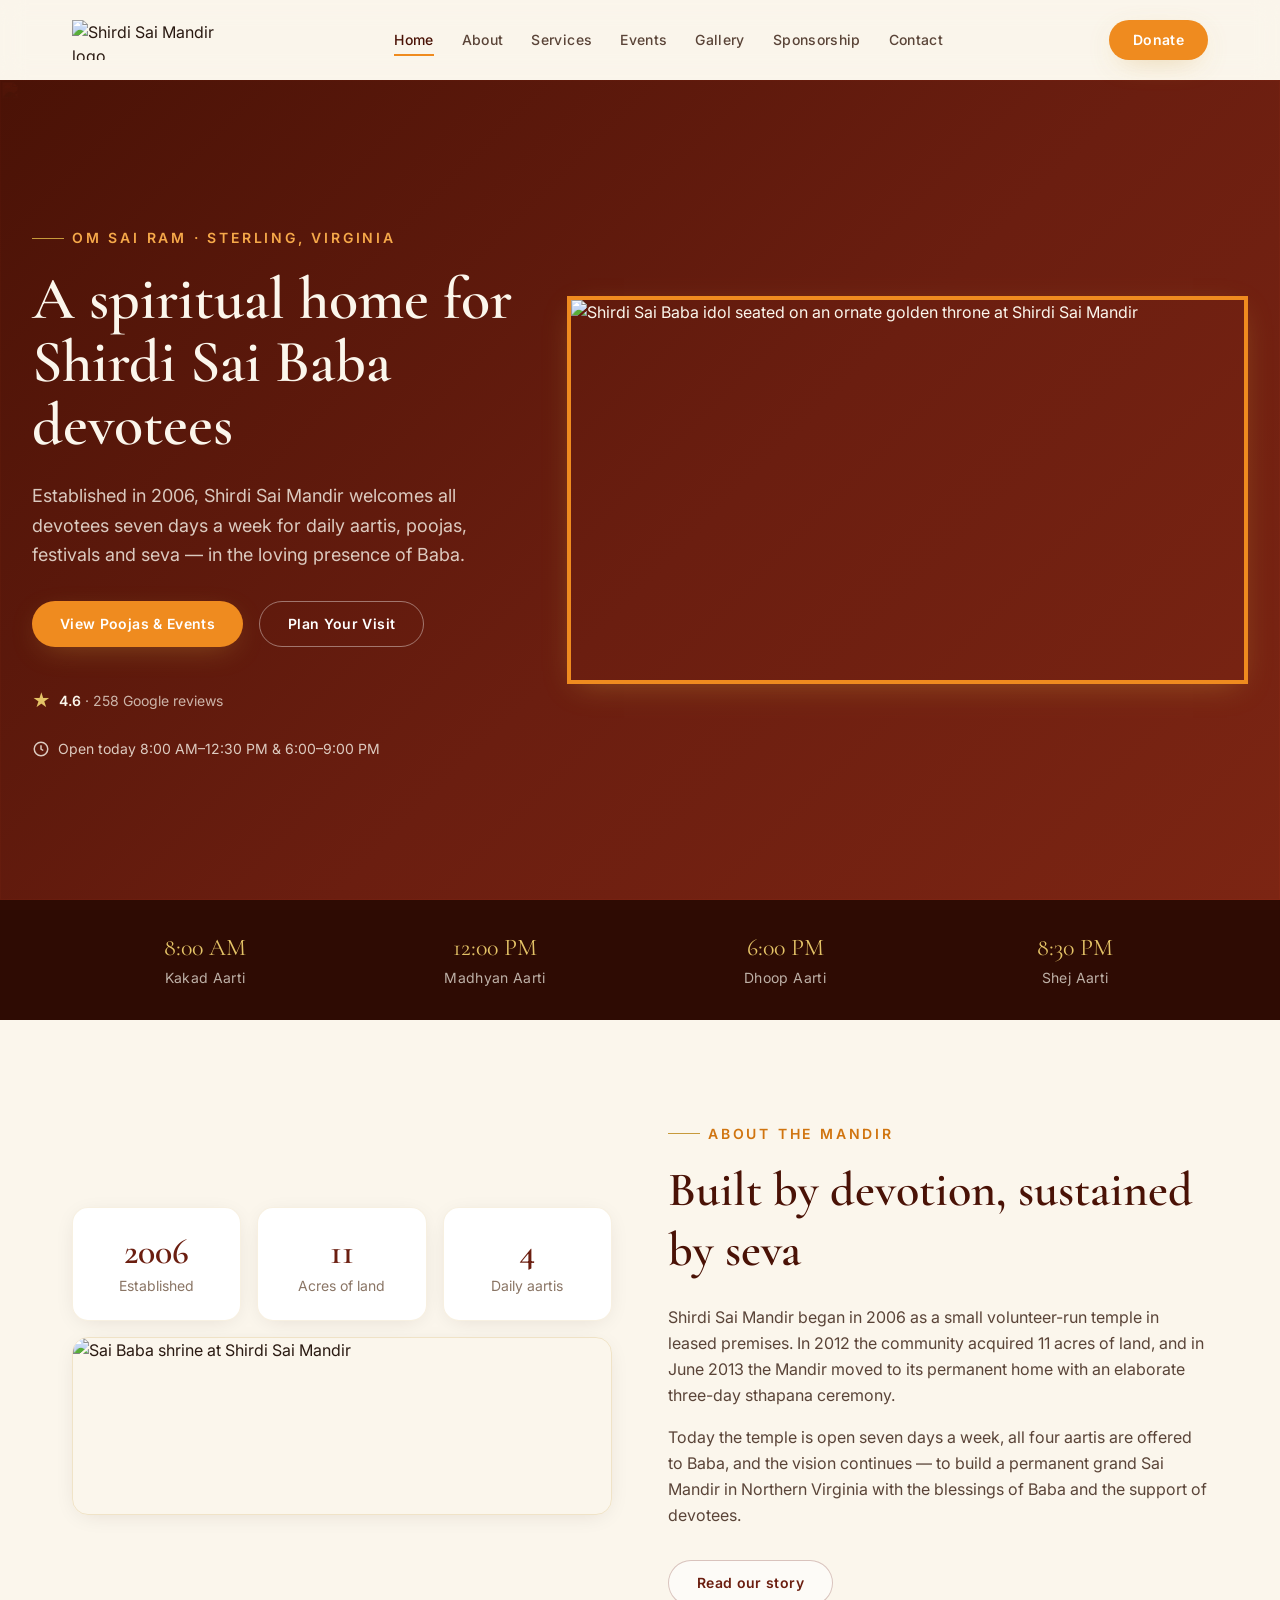
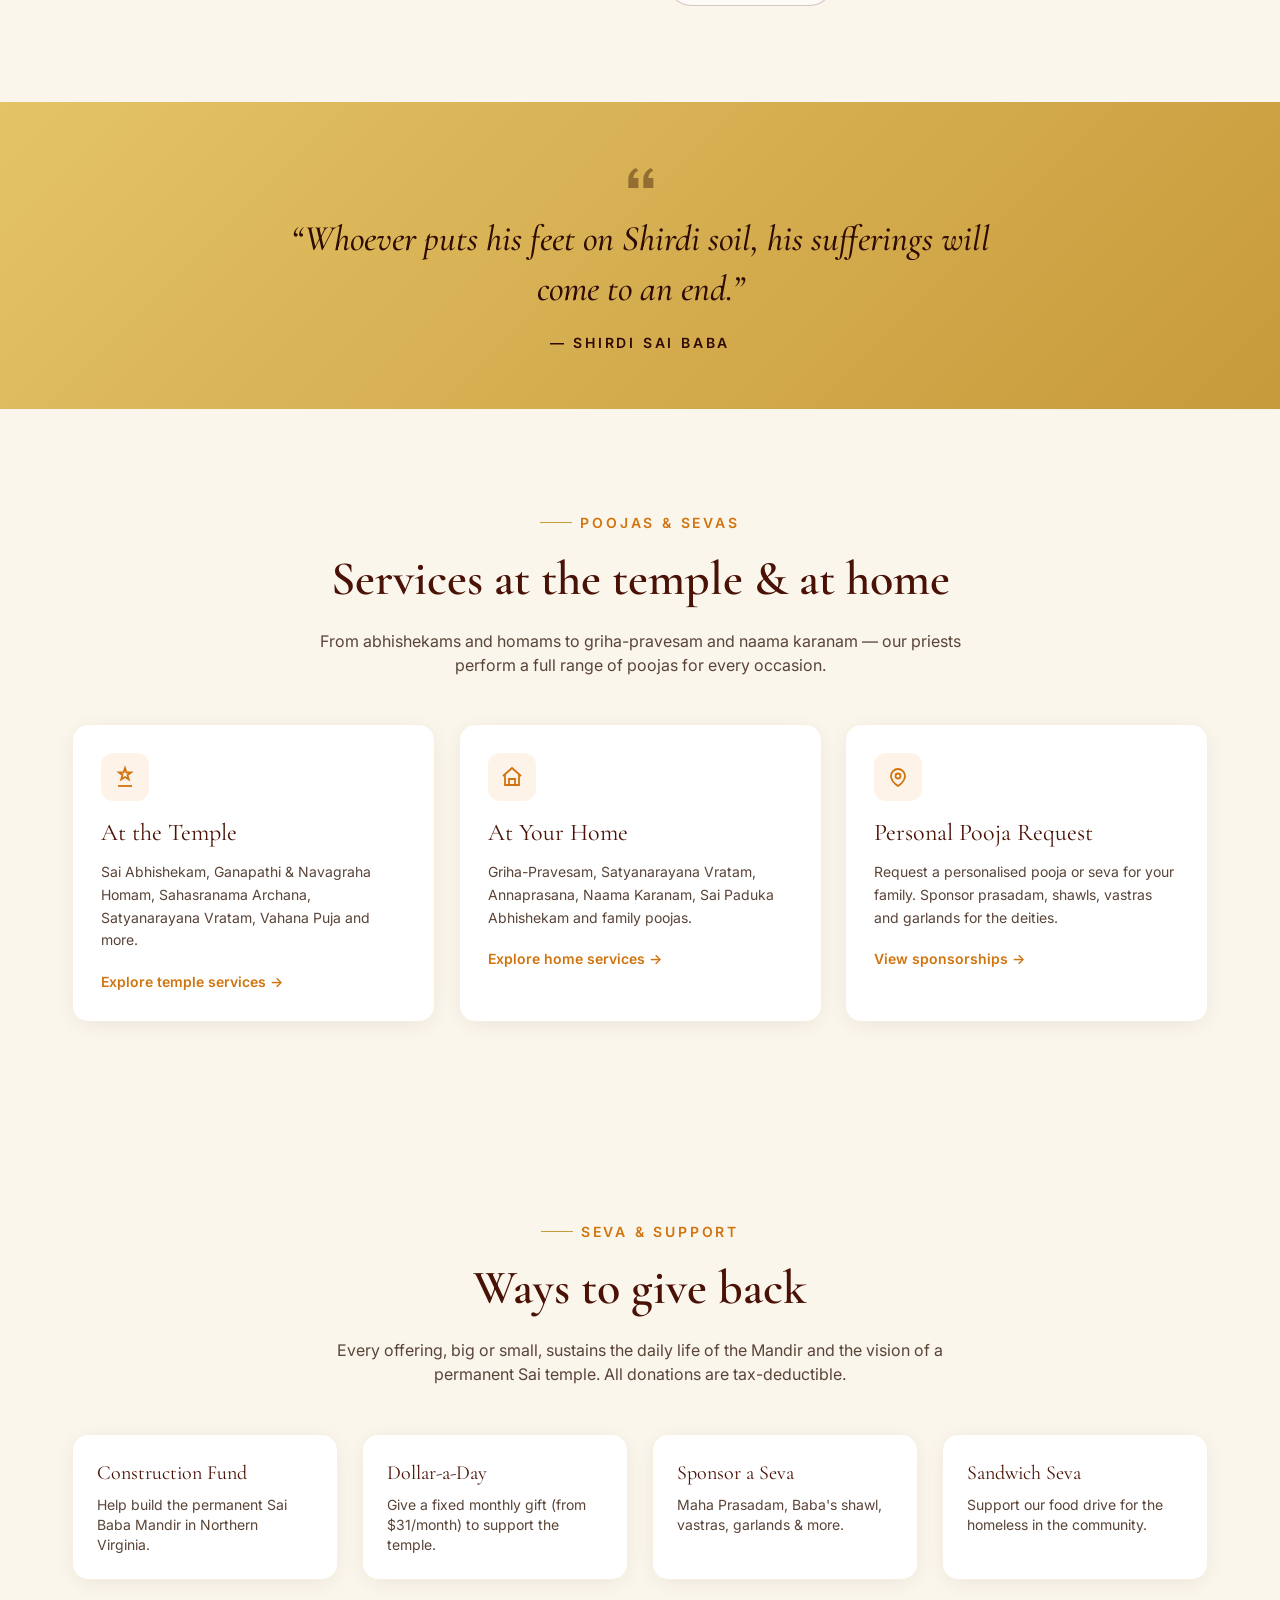
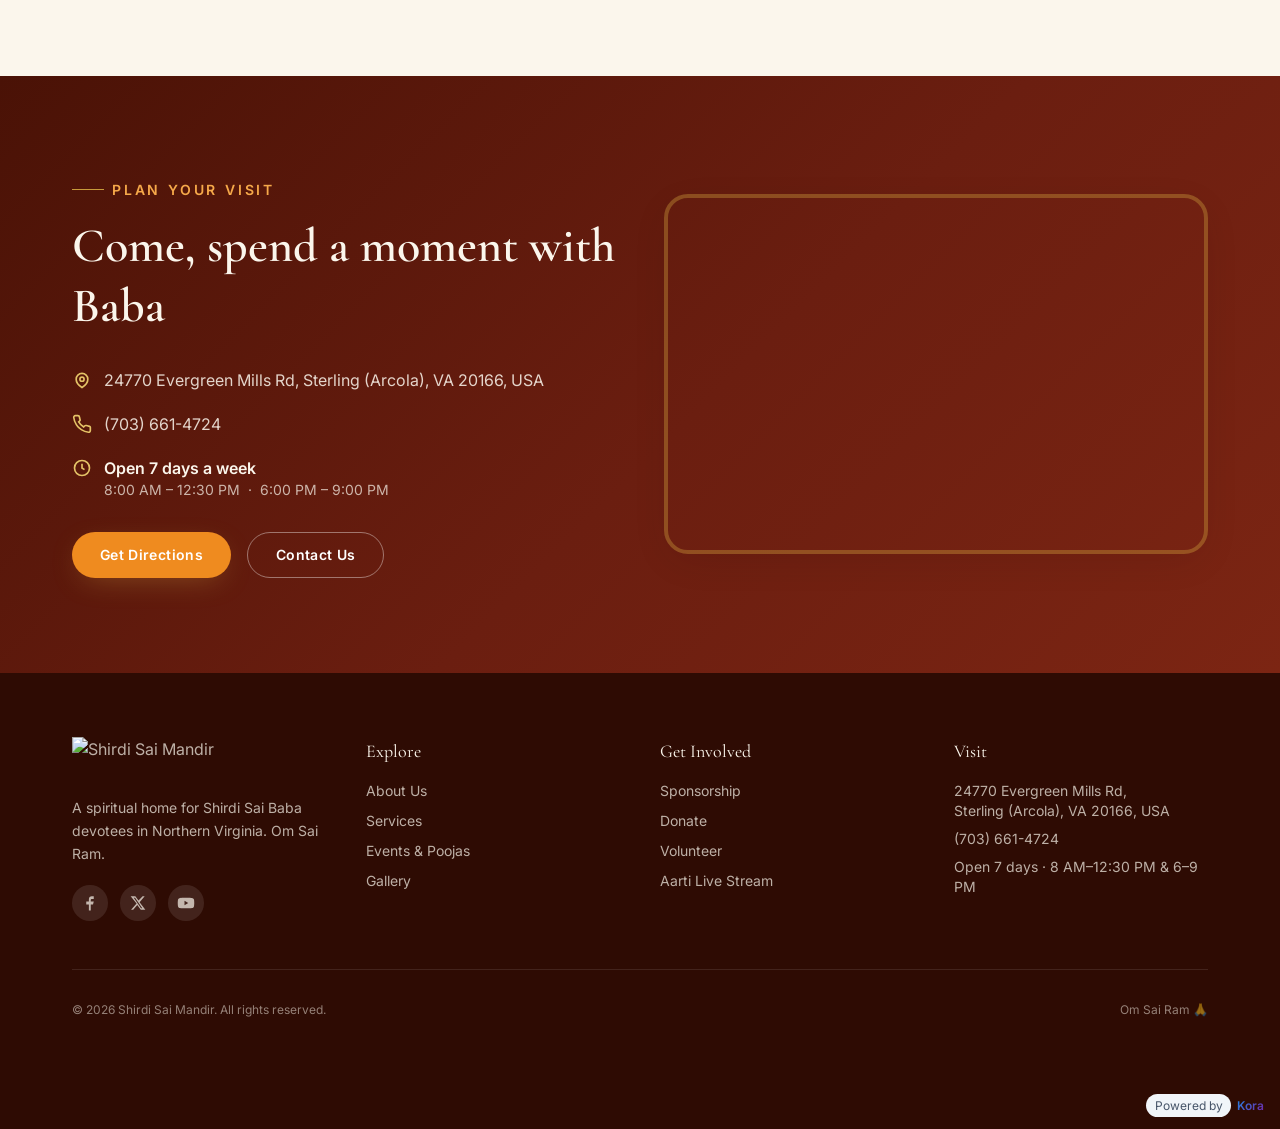
==== index.html @ 6ee4e3cb "Agent V2 website publish" ====
<!DOCTYPE html>

<html lang="en">
<head>
<meta charset="utf-8"/>
<meta content="width=device-width, initial-scale=1.0" name="viewport"/>
<title>Shirdi Sai Mandir | Hindu Temple in Sterling, Virginia</title>
<meta content="Shirdi Sai Mandir in Sterling (Arcola), VA — a Shirdi Sai Baba temple open 7 days a week with daily aartis, poojas, festivals and community seva. All devotees welcome." name="description"/>
<!-- Open Graph -->
<meta content="Shirdi Sai Mandir | Hindu Temple in Sterling, Virginia" property="og:title"/>
<meta content="A Shirdi Sai Baba temple in Northern Virginia — daily aartis, poojas, festivals and seva. Open 7 days a week. All devotees welcome." property="og:description"/>
<meta content="website" property="og:type"/>
<meta content="https://quseprdus1.blob.core.windows.net/kora-business-images/v2-uploads/1a49cf38-dc8c-4144-8434-71c9601ce385/a3fb71a7-346e-4b69-9b4a-5001f824be75-saibaba_hero.webp" property="og:image"/>

<!-- Twitter -->
<meta content="summary_large_image" name="twitter:card"/>
<meta content="Shirdi Sai Mandir | Hindu Temple in Sterling, Virginia" name="twitter:title"/>
<meta content="A Shirdi Sai Baba temple in Northern Virginia — daily aartis, poojas, festivals and seva. Open 7 days a week." name="twitter:description"/>
<meta content="https://quseprdus1.blob.core.windows.net/kora-business-images/v2-uploads/1a49cf38-dc8c-4144-8434-71c9601ce385/a3fb71a7-346e-4b69-9b4a-5001f824be75-saibaba_hero.webp" name="twitter:image"/>
<link href="https://quseprdus1.blob.core.windows.net/kora-business-images/v2-uploads/1a49cf38-dc8c-4144-8434-71c9601ce385/6e85b310-bb9f-4dab-8487-bb13da7beb59-favicon.png" rel="icon" type="image/png"/>
<link href="https://quseprdus1.blob.core.windows.net/kora-business-images/v2-uploads/1a49cf38-dc8c-4144-8434-71c9601ce385/6e85b310-bb9f-4dab-8487-bb13da7beb59-favicon.png" rel="shortcut icon" type="image/png"/>
<link href="https://quseprdus1.blob.core.windows.net/kora-business-images/v2-uploads/1a49cf38-dc8c-4144-8434-71c9601ce385/6e85b310-bb9f-4dab-8487-bb13da7beb59-favicon.png" rel="apple-touch-icon"/>
<!-- Favicon -->
<!-- Canonical -->

<!-- LCP hero preload -->
<link as="image" fetchpriority="high" href="https://quseprdus1.blob.core.windows.net/kora-business-images/v2-uploads/1a49cf38-dc8c-4144-8434-71c9601ce385/a3fb71a7-346e-4b69-9b4a-5001f824be75-saibaba_hero.webp" rel="preload"/>
<!-- Fonts (non-blocking) -->
<!-- Built Tailwind -->
<link href="assets/styles.css" rel="stylesheet"/>
<!-- JSON-LD structured data -->
<script type="application/ld+json">{
  "@context": "https://schema.org",
  "@type": "HinduTemple",
  "name": "Shirdi Sai Mandir",
  "description": "A Shirdi Sai Baba temple in Sterling (Arcola), Northern Virginia, offering daily aartis, poojas, festivals and community seva. Established 2006.",
  "logo": "https://quseprdus1.blob.core.windows.net/kora-business-images/user-media/1a49cf38-dc8c-4144-8434-71c9601ce385/de8c94d8-887e-4625-825f-ec262dbc28df/1789579363_usc0t7.png",
  "image": "https://quseprdus1.blob.core.windows.net/kora-business-images/v2-uploads/1a49cf38-dc8c-4144-8434-71c9601ce385/a3fb71a7-346e-4b69-9b4a-5001f824be75-saibaba_hero.webp",
  "telephone": "+1-703-661-4724",
  "foundingDate": "2006",
  "address": {
    "@type": "PostalAddress",
    "streetAddress": "24770 Evergreen Mills Rd",
    "addressLocality": "Sterling",
    "addressRegion": "VA",
    "postalCode": "20166",
    "addressCountry": "US"
  },
  "openingHoursSpecification": [
    {
      "@type": "OpeningHoursSpecification",
      "dayOfWeek": [
        "Monday",
        "Tuesday",
        "Wednesday",
        "Thursday",
        "Friday",
        "Saturday",
        "Sunday"
      ],
      "opens": "08:00",
      "closes": "12:30"
    },
    {
      "@type": "OpeningHoursSpecification",
      "dayOfWeek": [
        "Monday",
        "Tuesday",
        "Wednesday",
        "Thursday",
        "Friday",
        "Saturday",
        "Sunday"
      ],
      "opens": "18:00",
      "closes": "21:00"
    }
  ],
  "aggregateRating": {
    "@type": "AggregateRating",
    "ratingValue": "4.6",
    "reviewCount": "258"
  },
  "sameAs": [
    "https://www.facebook.com/groups/shirdisaimandir",
    "https://twitter.com/ShirdiSaiMandir",
    "https://www.youtube.com/user/shirdisaimandir/"
  ]
}</script>
<script>
    window.KORA_SITE_CONFIG = {
      apiBaseUrl: "https://kora-agent.grubtok.com",
      businessId: "1a49cf38-dc8c-4144-8434-71c9601ce385",
      recaptchaSiteKey: "6LcsdJYsAAAAAAur-h7cYlZuGJTmijNHmOi5kFH7"
    };
    window.KORA_CONFIG = Object.assign(window.KORA_CONFIG || {}, window.KORA_SITE_CONFIG);
  </script>
<meta content="noindex, nofollow" name="robots"/><!-- KORA_GOOGLE_FONTS_START -->
<link rel="preconnect" href="https://fonts.googleapis.com">
<link rel="preconnect" href="https://fonts.gstatic.com" crossorigin>
<link rel="preload" as="style" href="https://fonts.googleapis.com/css2?family=Cormorant+Garamond:wght@400;600;700&amp;family=Inter:wght@400;600;700&amp;display=swap" onload="this.onload=null;this.rel='stylesheet'">
<noscript><link rel="stylesheet" href="https://fonts.googleapis.com/css2?family=Cormorant+Garamond:wght@400;600;700&amp;family=Inter:wght@400;600;700&amp;display=swap"></noscript>
<!-- KORA_GOOGLE_FONTS_END -->
</head>
<body>
<!-- Header -->
<header class="sticky top-0 z-50 bg-cream/80 backdrop-blur-md transition-all duration-300" id="site-header">
<div class="container-content flex items-center justify-between h-20">
<a aria-label="Shirdi Sai Mandir home" class="flex items-center gap-3 shrink-0" href="index.html">
<img alt="Shirdi Sai Mandir logo" class="h-10 w-auto object-contain" decoding="async" height="46" src="https://quseprdus1.blob.core.windows.net/kora-business-images/social-media/1a49cf38-dc8c-4144-8434-71c9601ce385/medialibrary/1789579362_qnnigr.png" width="180"/>
</a>
<nav aria-label="Primary" class="hidden lg:flex items-center gap-7">
<a aria-current="page" class="nav-link text-maroon-dark" href="index.html">Home</a>
<a class="nav-link text-ink-soft hover:text-maroon" href="about.html">About</a>
<a class="nav-link text-ink-soft hover:text-maroon" href="services.html">Services</a>
<a class="nav-link text-ink-soft hover:text-maroon" href="events.html">Events</a>
<a class="nav-link text-ink-soft hover:text-maroon" href="gallery.html">Gallery</a>
<a class="nav-link text-ink-soft hover:text-maroon" href="sponsorship.html">Sponsorship</a>
<a class="nav-link text-ink-soft hover:text-maroon" href="contact.html">Contact</a>
</nav>
<div class="flex items-center gap-3">
<a class="hidden sm:inline-flex btn-primary !px-6 !py-2.5" href="donate.html">Donate</a>
<button aria-controls="mobile-menu" aria-expanded="false" aria-label="Open menu" class="lg:hidden p-2 text-maroon-dark" id="menu-btn">
<svg fill="none" height="26" stroke="currentColor" stroke-linecap="round" stroke-width="2" viewbox="0 0 24 24" width="26"><line x1="3" x2="21" y1="6" y2="6"></line><line x1="3" x2="21" y1="12" y2="12"></line><line x1="3" x2="21" y1="18" y2="18"></line></svg>
</button>
</div>
</div>
<!-- Mobile menu -->
<div class="lg:hidden border-t border-gold/20 bg-cream" hidden="" id="mobile-menu">
<nav aria-label="Mobile" class="container-content py-4 flex flex-col gap-1">
<a class="py-2.5 text-maroon-dark font-medium" href="index.html">Home</a>
<a class="py-2.5 text-ink-soft" href="about.html">About</a>
<a class="py-2.5 text-ink-soft" href="services.html">Services</a>
<a class="py-2.5 text-ink-soft" href="events.html">Events</a>
<a class="py-2.5 text-ink-soft" href="gallery.html">Gallery</a>
<a class="py-2.5 text-ink-soft" href="sponsorship.html">Sponsorship</a>
<a class="py-2.5 text-ink-soft" href="contact.html">Contact</a>
<a class="btn-primary mt-3" href="donate.html">Donate</a>
</nav>
</div>
</header>
<main>
<!-- Hero -->
<section class="ssm-hero relative overflow-hidden bg-maroon-grad text-cream">
<img alt="" aria-hidden="true" class="absolute inset-0 h-full w-full object-cover opacity-10 mix-blend-overlay" decoding="async" height="800" loading="lazy" src="https://quseprdus1.blob.core.windows.net/kora-business-images/v2-uploads/1a49cf38-dc8c-4144-8434-71c9601ce385/120f43c1-c9e1-4764-afe5-3e18231db64b-bgeee.webp" width="1200"/>
<div class="container-content container-content--wide relative py-10 sm:py-12 lg:py-16 w-full">
<div class="ssm-split ssm-split--hero">
<!-- Hero image (first on stacked / mobile) -->
<div class="ssm-hero-media relative w-full">
<img alt="Shirdi Sai Baba idol seated on an ornate golden throne at Shirdi Sai Mandir" class="w-full h-auto border-4 border-saffron shadow-gold" decoding="async" fetchpriority="high" height="766" loading="eager" src="https://quseprdus1.blob.core.windows.net/kora-business-images/v2-uploads/1a49cf38-dc8c-4144-8434-71c9601ce385/a3fb71a7-346e-4b69-9b4a-5001f824be75-saibaba_hero.webp" width="1360"/>
</div>
<div class="ssm-hero-copy text-center lg:text-left">
<span class="eyebrow !text-saffron-light">Om Sai Ram · Sterling, Virginia</span>
<h1 class="mt-5 font-serif text-4xl sm:text-5xl lg:text-6xl font-semibold leading-[1.05]">
              A spiritual home for<br class="hidden sm:block"/> Shirdi Sai Baba devotees
            </h1>
<p class="mt-6 text-base sm:text-lg text-cream/80 max-w-xl mx-auto lg:mx-0 leading-relaxed">
              Established in 2006, Shirdi Sai Mandir welcomes all devotees seven days a week for daily aartis, poojas, festivals and seva — in the loving presence of Baba.
            </p>
<div class="mt-8 flex flex-wrap gap-4 justify-center lg:justify-start">
<a class="btn-primary" href="events.html">View Poojas &amp; Events</a>
<a class="btn-ghost-light" href="contact.html">Plan Your Visit</a>
</div>
<div class="mt-10 flex flex-wrap gap-6 justify-center lg:justify-start text-sm">
<div class="flex items-center gap-2">
<span aria-hidden="true" class="text-gold-light text-lg">★</span>
<span><strong class="font-semibold">4.6</strong> <span class="text-cream/70">· 258 Google reviews</span></span>
</div>
<div class="flex items-center gap-2 text-cream/80">
<svg aria-hidden="true" fill="none" height="18" stroke="currentColor" stroke-width="2" viewbox="0 0 24 24" width="18"><circle cx="12" cy="12" r="9"></circle><path d="M12 7v5l3 2"></path></svg>
                Open today 8:00 AM–12:30 PM &amp; 6:00–9:00 PM
              </div>
</div>
</div>
</div>
</div>
</section>
<!-- Aarti timings strip -->
<section aria-label="Daily aarti timings" class="bg-maroon-deep text-cream/90">
<div class="container-content py-8">
<div class="grid grid-cols-2 md:grid-cols-4 gap-6 text-center">
<div class="reveal">
<p class="font-serif text-2xl text-gold-light">8:00 AM</p>
<p class="mt-1 text-sm tracking-wide text-cream/70">Kakad Aarti</p>
</div>
<div class="reveal reveal-delay-1">
<p class="font-serif text-2xl text-gold-light">12:00 PM</p>
<p class="mt-1 text-sm tracking-wide text-cream/70">Madhyan Aarti</p>
</div>
<div class="reveal reveal-delay-2">
<p class="font-serif text-2xl text-gold-light">6:00 PM</p>
<p class="mt-1 text-sm tracking-wide text-cream/70">Dhoop Aarti</p>
</div>
<div class="reveal reveal-delay-3">
<p class="font-serif text-2xl text-gold-light">8:30 PM</p>
<p class="mt-1 text-sm tracking-wide text-cream/70">Shej Aarti</p>
</div>
</div>
</div>
</section>
<!-- About preview -->
<section class="py-20 sm:py-24">
<div class="container-content grid lg:grid-cols-2 gap-14 items-center">
<div class="reveal order-2 lg:order-1">
<div class="grid grid-cols-3 gap-4">
<div class="card p-6 text-center">
<p class="font-serif text-3xl sm:text-4xl text-maroon font-semibold">2006</p>
<p class="mt-1 text-xs sm:text-sm text-ink-muted">Established</p>
</div>
<div class="card p-6 text-center">
<p class="font-serif text-3xl sm:text-4xl text-maroon font-semibold">11</p>
<p class="mt-1 text-xs sm:text-sm text-ink-muted">Acres of land</p>
</div>
<div class="card p-6 text-center">
<p class="font-serif text-3xl sm:text-4xl text-maroon font-semibold">4</p>
<p class="mt-1 text-xs sm:text-sm text-ink-muted">Daily aartis</p>
</div>
</div>
<div class="mt-4 rounded-2xl overflow-hidden border border-gold/20 shadow-card">
<img alt="Sai Baba shrine at Shirdi Sai Mandir" class="w-full h-44 object-cover object-left" height="220" loading="lazy" src="https://quseprdus1.blob.core.windows.net/kora-business-images/v2-uploads/1a49cf38-dc8c-4144-8434-71c9601ce385/50357399-f4d8-4372-a461-6bc1c8d19742-banner11.webp" width="1000"/>
</div>
</div>
<div class="reveal reveal-delay-1 order-1 lg:order-2">
<span class="eyebrow">About the Mandir</span>
<h2 class="section-title mt-4">Built by devotion, sustained by seva</h2>
<p class="mt-6 text-ink-soft leading-relaxed">
            Shirdi Sai Mandir began in 2006 as a small volunteer-run temple in leased premises. In 2012 the community acquired 11 acres of land, and in June 2013 the Mandir moved to its permanent home with an elaborate three-day sthapana ceremony.
          </p>
<p class="mt-4 text-ink-soft leading-relaxed">
            Today the temple is open seven days a week, all four aartis are offered to Baba, and the vision continues — to build a permanent grand Sai Mandir in Northern Virginia with the blessings of Baba and the support of devotees.
          </p>
<a class="btn-outline mt-8" href="about.html">Read our story</a>
</div>
</div>
</section>
<!-- Sai Baba quote band -->
<section class="bg-gold-grad text-maroon-deep">
<div class="container-content py-14 text-center reveal">
<svg aria-hidden="true" class="mx-auto mb-4 opacity-40" fill="currentColor" height="40" viewbox="0 0 24 24" width="40"><path d="M9.5 6C6.5 7.5 5 10 5 13v5h6v-6H8c0-2 1-3.5 3-4.5L9.5 6zm9 0C15.5 7.5 14 10 14 13v5h6v-6h-3c0-2 1-3.5 3-4.5L18.5 6z"></path></svg>
<p class="font-serif text-2xl sm:text-3xl md:text-4xl font-medium italic leading-snug max-w-3xl mx-auto">
          “Whoever puts his feet on Shirdi soil, his sufferings will come to an end.”
        </p>
<p class="mt-5 text-sm font-semibold uppercase tracking-[0.2em]">— Shirdi Sai Baba</p>
</div>
</section>
<!-- Services preview -->
<section class="py-20 sm:py-24">
<div class="container-content">
<div class="text-center max-w-2xl mx-auto reveal">
<span class="eyebrow justify-center">Poojas &amp; Sevas</span>
<h2 class="section-title mt-4">Services at the temple &amp; at home</h2>
<p class="mt-5 text-ink-soft">From abhishekams and homams to griha-pravesam and naama karanam — our priests perform a full range of poojas for every occasion.</p>
</div>
<div class="mt-12 grid sm:grid-cols-2 lg:grid-cols-3 gap-6">
<div class="card card-hover p-7 reveal">
<div aria-hidden="true" class="w-12 h-12 rounded-xl bg-saffron/10 flex items-center justify-center text-saffron-dark mb-4">
<svg fill="none" height="24" stroke="currentColor" stroke-width="1.8" viewbox="0 0 24 24" width="24"><path d="M12 3l1.5 4.5H18l-3.5 2.7 1.3 4.3L12 12l-3.8 2.5 1.3-4.3L6 7.5h4.5L12 3z"></path><path d="M5 21h14"></path></svg>
</div>
<h3 class="font-serif text-2xl text-maroon-dark">At the Temple</h3>
<p class="mt-3 text-sm text-ink-soft leading-relaxed">Sai Abhishekam, Ganapathi &amp; Navagraha Homam, Sahasranama Archana, Satyanarayana Vratam, Vahana Puja and more.</p>
<a class="inline-flex items-center gap-1 mt-5 text-sm font-semibold text-saffron-dark hover:gap-2 transition-all" href="services.html#at-temple">Explore temple services <span aria-hidden="true">→</span></a>
</div>
<div class="card card-hover p-7 reveal reveal-delay-1">
<div aria-hidden="true" class="w-12 h-12 rounded-xl bg-saffron/10 flex items-center justify-center text-saffron-dark mb-4">
<svg fill="none" height="24" stroke="currentColor" stroke-width="1.8" viewbox="0 0 24 24" width="24"><path d="M3 11l9-8 9 8"></path><path d="M5 10v10h14V10"></path><path d="M9 20v-6h6v6"></path></svg>
</div>
<h3 class="font-serif text-2xl text-maroon-dark">At Your Home</h3>
<p class="mt-3 text-sm text-ink-soft leading-relaxed">Griha-Pravesam, Satyanarayana Vratam, Annaprasana, Naama Karanam, Sai Paduka Abhishekam and family poojas.</p>
<a class="inline-flex items-center gap-1 mt-5 text-sm font-semibold text-saffron-dark hover:gap-2 transition-all" href="services.html#at-home">Explore home services <span aria-hidden="true">→</span></a>
</div>
<div class="card card-hover p-7 reveal reveal-delay-2">
<div aria-hidden="true" class="w-12 h-12 rounded-xl bg-saffron/10 flex items-center justify-center text-saffron-dark mb-4">
<svg fill="none" height="24" stroke="currentColor" stroke-width="1.8" viewbox="0 0 24 24" width="24"><path d="M12 21s-7-4.5-7-10a7 7 0 0114 0c0 5.5-7 10-7 10z"></path><circle cx="12" cy="11" r="2.5"></circle></svg>
</div>
<h3 class="font-serif text-2xl text-maroon-dark">Personal Pooja Request</h3>
<p class="mt-3 text-sm text-ink-soft leading-relaxed">Request a personalised pooja or seva for your family. Sponsor prasadam, shawls, vastras and garlands for the deities.</p>
<a class="inline-flex items-center gap-1 mt-5 text-sm font-semibold text-saffron-dark hover:gap-2 transition-all" href="sponsorship.html">View sponsorships <span aria-hidden="true">→</span></a>
</div>
</div>
</div>
</section>
<!-- Ways to give -->
<section class="py-20 sm:py-24">
<div class="container-content">
<div class="text-center max-w-2xl mx-auto reveal">
<span class="eyebrow justify-center">Seva &amp; Support</span>
<h2 class="section-title mt-4">Ways to give back</h2>
<p class="mt-5 text-ink-soft">Every offering, big or small, sustains the daily life of the Mandir and the vision of a permanent Sai temple. All donations are tax-deductible.</p>
</div>
<div class="mt-12 grid sm:grid-cols-2 lg:grid-cols-4 gap-6">
<a class="card card-hover p-6 reveal" href="donate.html#construction">
<h3 class="font-serif text-xl text-maroon-dark">Construction Fund</h3>
<p class="mt-2 text-sm text-ink-soft">Help build the permanent Sai Baba Mandir in Northern Virginia.</p>
</a>
<a class="card card-hover p-6 reveal reveal-delay-1" href="donate.html#dollar-a-day">
<h3 class="font-serif text-xl text-maroon-dark">Dollar-a-Day</h3>
<p class="mt-2 text-sm text-ink-soft">Give a fixed monthly gift (from $31/month) to support the temple.</p>
</a>
<a class="card card-hover p-6 reveal reveal-delay-2" href="sponsorship.html">
<h3 class="font-serif text-xl text-maroon-dark">Sponsor a Seva</h3>
<p class="mt-2 text-sm text-ink-soft">Maha Prasadam, Baba's shawl, vastras, garlands &amp; more.</p>
</a>
<a class="card card-hover p-6 reveal reveal-delay-3" href="donate.html#sandwich-seva">
<h3 class="font-serif text-xl text-maroon-dark">Sandwich Seva</h3>
<p class="mt-2 text-sm text-ink-soft">Support our food drive for the homeless in the community.</p>
</a>
</div>
</div>
</section>
<!-- Visit us -->
<section class="py-20 sm:py-24 bg-maroon-grad text-cream">
<div class="container-content grid lg:grid-cols-2 gap-12 items-center">
<div class="reveal">
<span class="eyebrow !text-saffron-light">Plan Your Visit</span>
<h2 class="section-title mt-4 !text-cream">Come, spend a moment with Baba</h2>
<div class="mt-8 space-y-5 text-cream/85">
<p class="flex items-start gap-3">
<svg aria-hidden="true" class="mt-0.5 shrink-0 text-gold-light" fill="none" height="20" stroke="currentColor" stroke-width="2" viewbox="0 0 24 24" width="20"><path d="M12 21s-7-4.5-7-10a7 7 0 0114 0c0 5.5-7 10-7 10z"></path><circle cx="12" cy="11" r="2.5"></circle></svg>
              24770 Evergreen Mills Rd, Sterling (Arcola), VA 20166, USA
            </p>
<p class="flex items-center gap-3">
<svg aria-hidden="true" class="shrink-0 text-gold-light" fill="none" height="20" stroke="currentColor" stroke-width="2" viewbox="0 0 24 24" width="20"><path d="M22 16.9v3a2 2 0 01-2.2 2 19.8 19.8 0 01-8.6-3.1 19.5 19.5 0 01-6-6A19.8 19.8 0 012.1 4.2 2 2 0 014 2h3a2 2 0 012 1.7c.1.9.3 1.8.6 2.6a2 2 0 01-.5 2.1L8 9.5a16 16 0 006 6l1.1-1.1a2 2 0 012.1-.5c.8.3 1.7.5 2.6.6A2 2 0 0122 16.9z"></path></svg>
<a class="hover:text-saffron-light transition-colors" href="tel:+17036614724">(703) 661-4724</a>
</p>
<div class="flex items-start gap-3">
<svg aria-hidden="true" class="mt-0.5 shrink-0 text-gold-light" fill="none" height="20" stroke="currentColor" stroke-width="2" viewbox="0 0 24 24" width="20"><circle cx="12" cy="12" r="9"></circle><path d="M12 7v5l3 2"></path></svg>
<div>
<p class="font-semibold text-cream">Open 7 days a week</p>
<p class="text-sm text-cream/70">8:00 AM – 12:30 PM  ·  6:00 PM – 9:00 PM</p>
</div>
</div>
</div>
<div class="mt-8 flex flex-wrap gap-4">
<a class="btn-primary" href="https://maps.app.goo.gl/d7zZgzDSuAoJGvCg6" rel="noopener noreferrer" target="_blank">Get Directions</a>
<a class="btn-ghost-light" href="contact.html">Contact Us</a>
</div>
</div>
<div class="reveal reveal-delay-1 rounded-3xl overflow-hidden border-4 border-gold/40 shadow-soft h-[360px]">
<iframe height="100%" loading="lazy" referrerpolicy="no-referrer-when-downgrade" src="https://www.google.com/maps/embed?pb=!1m18!1m12!1m3!1d3102.7564965106876!2d-77.53311262357647!3d38.952390943456656!2m3!1f0!2f0!3f0!3m2!1i1024!2i768!4f13.1!3m3!1m2!1s0x89b640a2ffbfc78d%3A0x24cd54271649c83c!2sShirdi%20Sai%20Mandir!5e0!3m2!1sen!2sin!4v1789578239097!5m2!1sen!2sin" style="border:0;" title="Map to Shirdi Sai Mandir" width="100%"></iframe>
</div>
</div>
</section>
</main>
<!-- Footer -->
<footer class="bg-maroon-deep text-cream/70">
<div class="container-content py-16">
<div class="grid md:grid-cols-2 lg:grid-cols-4 gap-10">
<div class="lg:col-span-1">
<img alt="Shirdi Sai Mandir" class="h-11 w-auto object-contain" decoding="async" height="46" loading="lazy" src="https://quseprdus1.blob.core.windows.net/kora-business-images/user-media/1a49cf38-dc8c-4144-8434-71c9601ce385/de8c94d8-887e-4625-825f-ec262dbc28df/1789579363_usc0t7.png" width="180"/>
<p class="mt-4 text-sm leading-relaxed">A spiritual home for Shirdi Sai Baba devotees in Northern Virginia. Om Sai Ram.</p>
<div class="mt-5 flex gap-3">
<a aria-label="Facebook" class="w-9 h-9 rounded-full bg-white/10 flex items-center justify-center hover:bg-saffron transition-colors" href="https://www.facebook.com/groups/shirdisaimandir" rel="noopener noreferrer" target="_blank"><svg aria-hidden="true" fill="currentColor" height="18" viewbox="0 0 24 24" width="18"><path d="M13 22v-8h3l1-4h-4V8c0-1 .5-1.5 1.7-1.5H17V3.1C16.4 3 15.4 3 14.4 3 12 3 10.5 4.5 10.5 7.2V10H7v4h3.5v8H13z"></path></svg></a>
<a aria-label="Twitter" class="w-9 h-9 rounded-full bg-white/10 flex items-center justify-center hover:bg-saffron transition-colors" href="https://twitter.com/ShirdiSaiMandir" rel="noopener noreferrer" target="_blank"><svg aria-hidden="true" fill="currentColor" height="16" viewbox="0 0 24 24" width="16"><path d="M18.9 2H22l-7.6 8.7L23 22h-6.8l-5.3-7-6.1 7H1.6l8.2-9.4L1 2h7l4.8 6.3L18.9 2zm-2.4 18h1.9L7.6 4H5.6l10.9 16z"></path></svg></a>
<a aria-label="YouTube" class="w-9 h-9 rounded-full bg-white/10 flex items-center justify-center hover:bg-saffron transition-colors" href="https://www.youtube.com/user/shirdisaimandir/" rel="noopener noreferrer" target="_blank"><svg aria-hidden="true" fill="currentColor" height="18" viewbox="0 0 24 24" width="18"><path d="M23 12s0-3.2-.4-4.7a2.5 2.5 0 00-1.8-1.8C19.3 5 12 5 12 5s-7.3 0-8.8.5A2.5 2.5 0 001.4 7.3C1 8.8 1 12 1 12s0 3.2.4 4.7a2.5 2.5 0 001.8 1.8C4.7 19 12 19 12 19s7.3 0 8.8-.5a2.5 2.5 0 001.8-1.8C23 15.2 23 12 23 12zm-13 3V9l5 3-5 3z"></path></svg></a>
</div>
</div>
<div>
<h3 class="font-serif text-lg text-cream mb-4">Explore</h3>
<ul class="space-y-2.5 text-sm">
<li><a class="hover:text-saffron-light transition-colors" href="about.html">About Us</a></li>
<li><a class="hover:text-saffron-light transition-colors" href="services.html">Services</a></li>
<li><a class="hover:text-saffron-light transition-colors" href="events.html">Events &amp; Poojas</a></li>
<li><a class="hover:text-saffron-light transition-colors" href="gallery.html">Gallery</a></li>
</ul>
</div>
<div>
<h3 class="font-serif text-lg text-cream mb-4">Get Involved</h3>
<ul class="space-y-2.5 text-sm">
<li><a class="hover:text-saffron-light transition-colors" href="sponsorship.html">Sponsorship</a></li>
<li><a class="hover:text-saffron-light transition-colors" href="donate.html">Donate</a></li>
<li><a class="hover:text-saffron-light transition-colors" href="contact.html">Volunteer</a></li>
<li><a class="hover:text-saffron-light transition-colors" href="events.html#livestream">Aarti Live Stream</a></li>
</ul>
</div>
<div>
<h3 class="font-serif text-lg text-cream mb-4">Visit</h3>
<address class="not-italic text-sm space-y-2">
<p>24770 Evergreen Mills Rd,<br/>Sterling (Arcola), VA 20166, USA</p>
<p><a class="hover:text-saffron-light transition-colors" href="tel:+17036614724">(703) 661-4724</a></p>
<p>Open 7 days · 8 AM–12:30 PM &amp; 6–9 PM</p>
</address>
</div>
</div>
<div class="mt-12 pt-8 border-t border-white/10 flex flex-col sm:flex-row items-center justify-between gap-4 text-xs text-cream/50">
<p>© <span id="year">2026</span> Shirdi Sai Mandir. All rights reserved.</p>
<p>Om Sai Ram 🙏</p>
</div>
</div>
</footer>
<script defer="" src="js/main.js"></script>
<!-- KORA_BRANDING_FOOTER_SCRIPT_START -->
<script>
(function () {
  var koraUrl = "https://askkora.ai";
  var muted = "#475569";
  var mutedBg = "#f1f5f9";
  var blue = "#1E88E5";
  var purple = "#7B1FA2";
  var startMarker = 'KORA_' + 'BRANDING_FOOTER_START';
  var endMarker = 'KORA_' + 'BRANDING_FOOTER_END';
  var selector = '[data-kora-branding-footer="true"], .kora-powered-by';

  function removeExisting() {
    document.querySelectorAll(selector).forEach(function (node) {
      if (node && node.parentNode) node.parentNode.removeChild(node);
    });
    var walker = document.createTreeWalker(document.documentElement, NodeFilter.SHOW_COMMENT);
    var comments = [];
    while (walker.nextNode()) {
      if (walker.currentNode.nodeValue.indexOf(startMarker) !== -1 || walker.currentNode.nodeValue.indexOf(endMarker) !== -1) {
        comments.push(walker.currentNode);
      }
    }
    comments.forEach(function (node) {
      if (node && node.parentNode) node.parentNode.removeChild(node);
    });
  }

  function buildBranding() {
    var wrapper = document.createElement('div');
    wrapper.className = 'kora-powered-by';
    wrapper.setAttribute('data-kora-branding-footer', 'true');
    wrapper.style.cssText = 'display:flex;justify-content:flex-end;align-items:center;gap:0.35rem;padding:0.75rem 1rem;font-size:0.75rem;';
    wrapper.innerHTML = '<span style="color:' + muted + ';background:' + mutedBg + ';padding:0.15rem 0.55rem;border-radius:9999px;">Powered by</span>' +
      '<a href="' + koraUrl + '" target="_blank" rel="nofollow noopener noreferrer" style="text-decoration:none;font-weight:600;background:linear-gradient(135deg,' + blue + ',' + purple + ');-webkit-background-clip:text;background-clip:text;-webkit-text-fill-color:transparent">Kora</a>';
    return wrapper;
  }

  function targetFooter(allowFallback) {
    var footer = document.querySelector('footer');
    if (footer) return footer;
    if (!allowFallback) return null;
    return document.getElementById('site-footer') || document.body;
  }

  function placeBranding(allowFallback) {
    var target = targetFooter(allowFallback);
    if (!target) return false;
    removeExisting();
    target.appendChild(document.createComment(' ' + startMarker + ' '));
    target.appendChild(buildBranding());
    target.appendChild(document.createComment(' ' + endMarker + ' '));
    return target.tagName && target.tagName.toLowerCase() === 'footer';
  }

  function start() {
    if (placeBranding(false)) return;
    var observer = new MutationObserver(function () {
      if (placeBranding(false)) observer.disconnect();
    });
    observer.observe(document.documentElement, { childList: true, subtree: true });
    window.setTimeout(function () { observer.disconnect(); placeBranding(true); }, 3000);
  }

  if (document.readyState === 'loading') {
    document.addEventListener('DOMContentLoaded', start);
  } else {
    start();
  }
}());
</script>
<!-- KORA_BRANDING_FOOTER_SCRIPT_END -->
</body>
</html>
---- assets/styles.css ----
/*! tailwindcss v4.2.1 | MIT License | https://tailwindcss.com */
@layer properties{@supports (((-webkit-hyphens:none)) and (not (margin-trim:inline))) or ((-moz-orient:inline) and (not (color:rgb(from red r g b)))){*,:before,:after,::backdrop{--tw-space-y-reverse:0;--tw-divide-y-reverse:0;--tw-border-style:solid;--tw-leading:initial;--tw-font-weight:initial;--tw-tracking:initial;--tw-shadow:0 0 #0000;--tw-shadow-color:initial;--tw-shadow-alpha:100%;--tw-inset-shadow:0 0 #0000;--tw-inset-shadow-color:initial;--tw-inset-shadow-alpha:100%;--tw-ring-color:initial;--tw-ring-shadow:0 0 #0000;--tw-inset-ring-color:initial;--tw-inset-ring-shadow:0 0 #0000;--tw-ring-inset:initial;--tw-ring-offset-width:0px;--tw-ring-offset-color:#fff;--tw-ring-offset-shadow:0 0 #0000;--tw-outline-style:solid;--tw-backdrop-blur:initial;--tw-backdrop-brightness:initial;--tw-backdrop-contrast:initial;--tw-backdrop-grayscale:initial;--tw-backdrop-hue-rotate:initial;--tw-backdrop-invert:initial;--tw-backdrop-opacity:initial;--tw-backdrop-saturate:initial;--tw-backdrop-sepia:initial;--tw-duration:initial;--tw-scale-x:1;--tw-scale-y:1;--tw-scale-z:1;--tw-translate-x:0;--tw-translate-y:0;--tw-translate-z:0}}}@layer theme{:root,:host{--font-sans:Inter, system-ui, -apple-system, sans-serif;--font-serif:"Cormorant Garamond", Georgia, serif;--font-mono:ui-monospace, SFMono-Regular, Menlo, Monaco, Consolas, "Liberation Mono", "Courier New", monospace;--color-red-600:oklch(57.7% .245 27.325);--color-black:#000;--color-white:#fff;--spacing:.25rem;--container-md:28rem;--container-xl:36rem;--container-2xl:42rem;--container-3xl:48rem;--container-4xl:56rem;--text-xs:.75rem;--text-xs--line-height:calc(1 / .75);--text-sm:.875rem;--text-sm--line-height:calc(1.25 / .875);--text-base:1rem;--text-base--line-height:calc(1.5 / 1);--text-lg:1.125rem;--text-lg--line-height:calc(1.75 / 1.125);--text-xl:1.25rem;--text-xl--line-height:calc(1.75 / 1.25);--text-2xl:1.5rem;--text-2xl--line-height:calc(2 / 1.5);--text-3xl:1.875rem;--text-3xl--line-height:calc(2.25 / 1.875);--text-4xl:2.25rem;--text-4xl--line-height:calc(2.5 / 2.25);--text-5xl:3rem;--text-5xl--line-height:1;--text-6xl:3.75rem;--text-6xl--line-height:1;--text-7xl:4.5rem;--text-7xl--line-height:1;--font-weight-normal:400;--font-weight-medium:500;--font-weight-semibold:600;--tracking-wide:.025em;--leading-tight:1.25;--leading-snug:1.375;--leading-relaxed:1.625;--radius-lg:.5rem;--radius-xl:.75rem;--radius-2xl:1rem;--radius-3xl:1.5rem;--blur-md:12px;--aspect-video:16 / 9;--default-transition-duration:.15s;--default-transition-timing-function:cubic-bezier(.4, 0, .2, 1);--default-font-family:var(--font-sans);--default-mono-font-family:var(--font-mono);--color-maroon:#6b1e10;--color-maroon-dark:#4a1206;--color-maroon-deep:#2e0b03;--color-saffron:#ef8b1f;--color-saffron-light:#f6a94a;--color-saffron-dark:#d0740f;--color-gold:#c79a3b;--color-gold-light:#e4c367;--color-cream:#fbf6ec;--color-cream-deep:#f4ead6;--color-ink:#2a1a12;--color-ink-soft:#5a4438;--color-ink-muted:#8a7565;--max-width-content:1200px;--background-image-maroon-grad:linear-gradient(135deg, #4a1206 0%, #6b1e10 55%, #7c2513 100%);--background-image-gold-grad:linear-gradient(135deg, #e4c367 0%, #c79a3b 100%)}}@layer base{*,:after,:before,::backdrop{box-sizing:border-box;border:0 solid;margin:0;padding:0}::file-selector-button{box-sizing:border-box;border:0 solid;margin:0;padding:0}html,:host{-webkit-text-size-adjust:100%;tab-size:4;line-height:1.5;font-family:var(--default-font-family,ui-sans-serif, system-ui, sans-serif, "Apple Color Emoji", "Segoe UI Emoji", "Segoe UI Symbol", "Noto Color Emoji");font-feature-settings:var(--default-font-feature-settings,normal);font-variation-settings:var(--default-font-variation-settings,normal);-webkit-tap-highlight-color:transparent}hr{height:0;color:inherit;border-top-width:1px}abbr:where([title]){-webkit-text-decoration:underline dotted;text-decoration:underline dotted}h1,h2,h3,h4,h5,h6{font-size:inherit;font-weight:inherit}a{color:inherit;-webkit-text-decoration:inherit;-webkit-text-decoration:inherit;-webkit-text-decoration:inherit;text-decoration:inherit}b,strong{font-weight:bolder}code,kbd,samp,pre{font-family:var(--default-mono-font-family,ui-monospace, SFMono-Regular, Menlo, Monaco, Consolas, "Liberation Mono", "Courier New", monospace);font-feature-settings:var(--default-mono-font-feature-settings,normal);font-variation-settings:var(--default-mono-font-variation-settings,normal);font-size:1em}small{font-size:80%}sub,sup{vertical-align:baseline;font-size:75%;line-height:0;position:relative}sub{bottom:-.25em}sup{top:-.5em}table{text-indent:0;border-color:inherit;border-collapse:collapse}:-moz-focusring{outline:auto}progress{vertical-align:baseline}summary{display:list-item}ol,ul,menu{list-style:none}img,svg,video,canvas,audio,iframe,embed,object{vertical-align:middle;display:block}img,video{max-width:100%;height:auto}button,input,select,optgroup,textarea{font:inherit;font-feature-settings:inherit;font-variation-settings:inherit;letter-spacing:inherit;color:inherit;opacity:1;background-color:#0000;border-radius:0}::file-selector-button{font:inherit;font-feature-settings:inherit;font-variation-settings:inherit;letter-spacing:inherit;color:inherit;opacity:1;background-color:#0000;border-radius:0}:where(select:is([multiple],[size])) optgroup{font-weight:bolder}:where(select:is([multiple],[size])) optgroup option{padding-inline-start:20px}::file-selector-button{margin-inline-end:4px}::placeholder{opacity:1}@supports (not ((-webkit-appearance:-apple-pay-button))) or (contain-intrinsic-size:1px){::placeholder{color:currentColor}@supports (color:color-mix(in lab, red, red)){::placeholder{color:color-mix(in oklab, currentcolor 50%, transparent)}}}textarea{resize:vertical}::-webkit-search-decoration{-webkit-appearance:none}::-webkit-date-and-time-value{min-height:1lh;text-align:inherit}::-webkit-datetime-edit{display:inline-flex}::-webkit-datetime-edit-fields-wrapper{padding:0}::-webkit-datetime-edit{padding-block:0}::-webkit-datetime-edit-year-field{padding-block:0}::-webkit-datetime-edit-month-field{padding-block:0}::-webkit-datetime-edit-day-field{padding-block:0}::-webkit-datetime-edit-hour-field{padding-block:0}::-webkit-datetime-edit-minute-field{padding-block:0}::-webkit-datetime-edit-second-field{padding-block:0}::-webkit-datetime-edit-millisecond-field{padding-block:0}::-webkit-datetime-edit-meridiem-field{padding-block:0}::-webkit-calendar-picker-indicator{line-height:1}:-moz-ui-invalid{box-shadow:none}button,input:where([type=button],[type=reset],[type=submit]){appearance:button}::file-selector-button{appearance:button}::-webkit-inner-spin-button{height:auto}::-webkit-outer-spin-button{height:auto}[hidden]:where(:not([hidden=until-found])){display:none!important}html{scroll-behavior:smooth;scroll-padding-top:6rem}body{background-color:var(--color-cream);font-family:var(--font-sans);color:var(--color-ink);-webkit-font-smoothing:antialiased;-moz-osx-font-smoothing:grayscale}h1,h2,h3,h4{font-family:var(--font-serif)}::selection{color:#fff;background:#ef8b1f}}@layer components{.container-content{width:100%;max-width:var(--max-width-content);padding-inline:calc(var(--spacing) * 5);margin-inline:auto}@media (min-width:40rem){.container-content{padding-inline:calc(var(--spacing) * 8)}}.eyebrow{align-items:center;gap:calc(var(--spacing) * 2);font-family:var(--font-sans);font-size:var(--text-xs);line-height:var(--tw-leading,var(--text-xs--line-height));--tw-font-weight:var(--font-weight-semibold);font-weight:var(--font-weight-semibold);--tw-tracking:.2em;letter-spacing:.2em;color:var(--color-saffron-dark);text-transform:uppercase;display:inline-flex}@media (min-width:40rem){.eyebrow{font-size:var(--text-sm);line-height:var(--tw-leading,var(--text-sm--line-height))}}.eyebrow:before{content:"";height:1px;width:calc(var(--spacing) * 8);background-color:var(--color-gold);display:inline-block}.section-title{font-family:var(--font-serif);font-size:var(--text-3xl);line-height:var(--tw-leading,var(--text-3xl--line-height));--tw-leading:var(--leading-tight);line-height:var(--leading-tight);--tw-font-weight:var(--font-weight-semibold);font-weight:var(--font-weight-semibold);color:var(--color-maroon-dark)}@media (min-width:40rem){.section-title{font-size:var(--text-4xl);line-height:var(--tw-leading,var(--text-4xl--line-height))}}@media (min-width:48rem){.section-title{font-size:var(--text-5xl);line-height:var(--tw-leading,var(--text-5xl--line-height))}}.btn,.btn-primary,.btn-outline,.btn-ghost-light{justify-content:center;align-items:center;gap:calc(var(--spacing) * 2);padding-inline:calc(var(--spacing) * 7);padding-block:calc(var(--spacing) * 3);font-size:var(--text-sm);line-height:var(--tw-leading,var(--text-sm--line-height));--tw-font-weight:var(--font-weight-semibold);font-weight:var(--font-weight-semibold);--tw-tracking:var(--tracking-wide);letter-spacing:var(--tracking-wide);transition-property:all;transition-timing-function:var(--tw-ease,var(--default-transition-timing-function));transition-duration:var(--tw-duration,var(--default-transition-duration));--tw-duration:.3s;border-radius:3.40282e38px;transition-duration:.3s;display:inline-flex}:is(.btn,.btn-primary,.btn-outline,.btn-ghost-light):focus{--tw-outline-style:none;outline-style:none}:is(.btn,.btn-primary,.btn-outline,.btn-ghost-light):focus-visible{--tw-ring-shadow:var(--tw-ring-inset,) 0 0 0 calc(2px + var(--tw-ring-offset-width)) var(--tw-ring-color,currentcolor);box-shadow:var(--tw-inset-shadow), var(--tw-inset-ring-shadow), var(--tw-ring-offset-shadow), var(--tw-ring-shadow), var(--tw-shadow);--tw-ring-color:var(--color-saffron);--tw-ring-offset-width:2px;--tw-ring-offset-shadow:var(--tw-ring-inset,) 0 0 0 var(--tw-ring-offset-width) var(--tw-ring-offset-color)}.btn-primary{background-color:var(--color-saffron);color:var(--color-white);--tw-shadow:0 8px 30px -10px var(--tw-shadow-color,#c79a3b73);box-shadow:var(--tw-inset-shadow), var(--tw-inset-ring-shadow), var(--tw-ring-offset-shadow), var(--tw-ring-shadow), var(--tw-shadow)}@media (hover:hover){.btn-primary:hover{--tw-translate-y:calc(var(--spacing) * -.5);translate:var(--tw-translate-x) var(--tw-translate-y);background-color:var(--color-saffron-dark)}}.btn-outline{border-style:var(--tw-border-style);border-width:1px;border-color:#6b1e1040}@supports (color:color-mix(in lab, red, red)){.btn-outline{border-color:color-mix(in oklab, var(--color-maroon) 25%, transparent)}}.btn-outline{background-color:#fff9}@supports (color:color-mix(in lab, red, red)){.btn-outline{background-color:color-mix(in oklab, var(--color-white) 60%, transparent)}}.btn-outline{color:var(--color-maroon)}@media (hover:hover){.btn-outline:hover{background-color:var(--color-maroon);color:var(--color-white)}}.btn-ghost-light{border-style:var(--tw-border-style);border-width:1px;border-color:#fff6}@supports (color:color-mix(in lab, red, red)){.btn-ghost-light{border-color:color-mix(in oklab, var(--color-white) 40%, transparent)}}.btn-ghost-light{color:var(--color-white)}@media (hover:hover){.btn-ghost-light:hover{background-color:var(--color-white);color:var(--color-maroon)}}.card{border-radius:var(--radius-2xl);border-style:var(--tw-border-style);border-width:1px;border-color:#c79a3b26}@supports (color:color-mix(in lab, red, red)){.card{border-color:color-mix(in oklab, var(--color-gold) 15%, transparent)}}.card{background-color:var(--color-white);--tw-shadow:0 4px 24px -8px var(--tw-shadow-color,#2e0b0324);box-shadow:var(--tw-inset-shadow), var(--tw-inset-ring-shadow), var(--tw-ring-offset-shadow), var(--tw-ring-shadow), var(--tw-shadow);transition-property:all;transition-timing-function:var(--tw-ease,var(--default-transition-timing-function));transition-duration:var(--tw-duration,var(--default-transition-duration));--tw-duration:.3s;transition-duration:.3s}@media (hover:hover){.card-hover:hover{--tw-translate-y:calc(var(--spacing) * -1.5);translate:var(--tw-translate-x) var(--tw-translate-y);border-color:#c79a3b66}@supports (color:color-mix(in lab, red, red)){.card-hover:hover{border-color:color-mix(in oklab, var(--color-gold) 40%, transparent)}}.card-hover:hover{--tw-shadow:0 10px 40px -12px var(--tw-shadow-color,#2e0b032e);box-shadow:var(--tw-inset-shadow), var(--tw-inset-ring-shadow), var(--tw-ring-offset-shadow), var(--tw-ring-shadow), var(--tw-shadow)}}.nav-link{font-size:var(--text-sm);line-height:var(--tw-leading,var(--text-sm--line-height));--tw-font-weight:var(--font-weight-medium);font-weight:var(--font-weight-medium);--tw-tracking:var(--tracking-wide);letter-spacing:var(--tracking-wide);transition-property:color,background-color,border-color,outline-color,text-decoration-color,fill,stroke,--tw-gradient-from,--tw-gradient-via,--tw-gradient-to;transition-timing-function:var(--tw-ease,var(--default-transition-timing-function));transition-duration:var(--tw-duration,var(--default-transition-duration));--tw-duration:.2s;transition-duration:.2s;position:relative}.nav-link:after{content:"";bottom:calc(var(--spacing) * -1.5);left:calc(var(--spacing) * 0);height:calc(var(--spacing) * .5);width:calc(var(--spacing) * 0);background-color:var(--color-saffron);transition-property:all;transition-timing-function:var(--tw-ease,var(--default-transition-timing-function));transition-duration:var(--tw-duration,var(--default-transition-duration));--tw-duration:.3s;transition-duration:.3s;position:absolute}.nav-link:hover:after,.nav-link[aria-current=page]:after{width:100%}.divider-dots{justify-content:center;align-items:center;gap:calc(var(--spacing) * 2);color:var(--color-gold);display:flex}}@layer utilities{.absolute{position:absolute}.fixed{position:fixed}.relative{position:relative}.sticky{position:sticky}.inset-0{inset:calc(var(--spacing) * 0)}.top-0{top:calc(var(--spacing) * 0)}.z-50{z-index:50}.order-1{order:1}.order-2{order:2}.container{width:100%}@media (min-width:40rem){.container{max-width:40rem}}@media (min-width:48rem){.container{max-width:48rem}}@media (min-width:64rem){.container{max-width:64rem}}@media (min-width:80rem){.container{max-width:80rem}}@media (min-width:96rem){.container{max-width:96rem}}.mx-auto{margin-inline:auto}.mt-0\.5{margin-top:calc(var(--spacing) * .5)}.mt-1{margin-top:calc(var(--spacing) * 1)}.mt-2{margin-top:calc(var(--spacing) * 2)}.mt-3{margin-top:calc(var(--spacing) * 3)}.mt-4{margin-top:calc(var(--spacing) * 4)}.mt-5{margin-top:calc(var(--spacing) * 5)}.mt-6{margin-top:calc(var(--spacing) * 6)}.mt-8{margin-top:calc(var(--spacing) * 8)}.mt-10{margin-top:calc(var(--spacing) * 10)}.mt-12{margin-top:calc(var(--spacing) * 12)}.mb-1\.5{margin-bottom:calc(var(--spacing) * 1.5)}.mb-4{margin-bottom:calc(var(--spacing) * 4)}.mb-8{margin-bottom:calc(var(--spacing) * 8)}.block{display:block}.flex{display:flex}.grid{display:grid}.hidden{display:none}.inline-flex{display:inline-flex}.aspect-video{aspect-ratio:var(--aspect-video)}.h-1\.5{height:calc(var(--spacing) * 1.5)}.h-9{height:calc(var(--spacing) * 9)}.h-10{height:calc(var(--spacing) * 10)}.h-11{height:calc(var(--spacing) * 11)}.h-12{height:calc(var(--spacing) * 12)}.h-20{height:calc(var(--spacing) * 20)}.h-44{height:calc(var(--spacing) * 44)}.h-64{height:calc(var(--spacing) * 64)}.h-\[320px\]{height:320px}.h-\[360px\]{height:360px}.h-\[440px\]{height:440px}.h-auto{height:auto}.h-full{height:100%}.min-h-screen{min-height:100vh}.w-1\.5{width:calc(var(--spacing) * 1.5)}.w-9{width:calc(var(--spacing) * 9)}.w-11{width:calc(var(--spacing) * 11)}.w-12{width:calc(var(--spacing) * 12)}.w-20{width:calc(var(--spacing) * 20)}.w-auto{width:auto}.w-full{width:100%}.max-w-2xl{max-width:var(--container-2xl)}.max-w-3xl{max-width:var(--container-3xl)}.max-w-4xl{max-width:var(--container-4xl)}.max-w-md{max-width:var(--container-md)}.max-w-xl{max-width:var(--container-xl)}.flex-1{flex:1}.shrink-0{flex-shrink:0}.grow{flex-grow:1}.grid-cols-2{grid-template-columns:repeat(2,minmax(0,1fr))}.grid-cols-3{grid-template-columns:repeat(3,minmax(0,1fr))}.flex-col{flex-direction:column}.flex-wrap{flex-wrap:wrap}.items-center{align-items:center}.items-start{align-items:flex-start}.justify-between{justify-content:space-between}.justify-center{justify-content:center}.gap-1{gap:calc(var(--spacing) * 1)}.gap-2{gap:calc(var(--spacing) * 2)}.gap-3{gap:calc(var(--spacing) * 3)}.gap-4{gap:calc(var(--spacing) * 4)}.gap-5{gap:calc(var(--spacing) * 5)}.gap-6{gap:calc(var(--spacing) * 6)}.gap-7{gap:calc(var(--spacing) * 7)}.gap-8{gap:calc(var(--spacing) * 8)}.gap-10{gap:calc(var(--spacing) * 10)}.gap-12{gap:calc(var(--spacing) * 12)}.gap-14{gap:calc(var(--spacing) * 14)}:where(.space-y-1>:not(:last-child)){--tw-space-y-reverse:0;margin-block-start:calc(calc(var(--spacing) * 1) * var(--tw-space-y-reverse));margin-block-end:calc(calc(var(--spacing) * 1) * calc(1 - var(--tw-space-y-reverse)))}:where(.space-y-2>:not(:last-child)){--tw-space-y-reverse:0;margin-block-start:calc(calc(var(--spacing) * 2) * var(--tw-space-y-reverse));margin-block-end:calc(calc(var(--spacing) * 2) * calc(1 - var(--tw-space-y-reverse)))}:where(.space-y-2\.5>:not(:last-child)){--tw-space-y-reverse:0;margin-block-start:calc(calc(var(--spacing) * 2.5) * var(--tw-space-y-reverse));margin-block-end:calc(calc(var(--spacing) * 2.5) * calc(1 - var(--tw-space-y-reverse)))}:where(.space-y-3\.5>:not(:last-child)){--tw-space-y-reverse:0;margin-block-start:calc(calc(var(--spacing) * 3.5) * var(--tw-space-y-reverse));margin-block-end:calc(calc(var(--spacing) * 3.5) * calc(1 - var(--tw-space-y-reverse)))}:where(.space-y-5>:not(:last-child)){--tw-space-y-reverse:0;margin-block-start:calc(calc(var(--spacing) * 5) * var(--tw-space-y-reverse));margin-block-end:calc(calc(var(--spacing) * 5) * calc(1 - var(--tw-space-y-reverse)))}:where(.space-y-6>:not(:last-child)){--tw-space-y-reverse:0;margin-block-start:calc(calc(var(--spacing) * 6) * var(--tw-space-y-reverse));margin-block-end:calc(calc(var(--spacing) * 6) * calc(1 - var(--tw-space-y-reverse)))}:where(.divide-y>:not(:last-child)){--tw-divide-y-reverse:0;border-bottom-style:var(--tw-border-style);border-top-style:var(--tw-border-style);border-top-width:calc(1px * var(--tw-divide-y-reverse));border-bottom-width:calc(1px * calc(1 - var(--tw-divide-y-reverse)))}:where(.divide-gold\/15>:not(:last-child)){border-color:#c79a3b26}@supports (color:color-mix(in lab, red, red)){:where(.divide-gold\/15>:not(:last-child)){border-color:color-mix(in oklab, var(--color-gold) 15%, transparent)}}.overflow-hidden{overflow:hidden}.rounded{border-radius:.25rem}.rounded-2xl{border-radius:var(--radius-2xl)}.rounded-3xl{border-radius:var(--radius-3xl)}.rounded-full{border-radius:3.40282e38px}.rounded-lg{border-radius:var(--radius-lg)}.rounded-xl{border-radius:var(--radius-xl)}.border{border-style:var(--tw-border-style);border-width:1px}.border-2{border-style:var(--tw-border-style);border-width:2px}.border-4{border-style:var(--tw-border-style);border-width:4px}.border-t{border-top-style:var(--tw-border-style);border-top-width:1px}.border-l-4{border-left-style:var(--tw-border-style);border-left-width:4px}.border-gold\/20{border-color:#c79a3b33}@supports (color:color-mix(in lab, red, red)){.border-gold\/20{border-color:color-mix(in oklab, var(--color-gold) 20%, transparent)}}.border-gold\/30{border-color:#c79a3b4d}@supports (color:color-mix(in lab, red, red)){.border-gold\/30{border-color:color-mix(in oklab, var(--color-gold) 30%, transparent)}}.border-gold\/40{border-color:#c79a3b66}@supports (color:color-mix(in lab, red, red)){.border-gold\/40{border-color:color-mix(in oklab, var(--color-gold) 40%, transparent)}}.border-gold\/50{border-color:#c79a3b80}@supports (color:color-mix(in lab, red, red)){.border-gold\/50{border-color:color-mix(in oklab, var(--color-gold) 50%, transparent)}}.border-saffron{border-color:var(--color-saffron)}.border-white\/10{border-color:#ffffff1a}@supports (color:color-mix(in lab, red, red)){.border-white\/10{border-color:color-mix(in oklab, var(--color-white) 10%, transparent)}}.bg-black{background-color:var(--color-black)}.bg-cream{background-color:var(--color-cream)}.bg-cream-deep\/60{background-color:#f4ead699}@supports (color:color-mix(in lab, red, red)){.bg-cream-deep\/60{background-color:color-mix(in oklab, var(--color-cream-deep) 60%, transparent)}}.bg-cream\/40{background-color:#fbf6ec66}@supports (color:color-mix(in lab, red, red)){.bg-cream\/40{background-color:color-mix(in oklab, var(--color-cream) 40%, transparent)}}.bg-cream\/80{background-color:#fbf6eccc}@supports (color:color-mix(in lab, red, red)){.bg-cream\/80{background-color:color-mix(in oklab, var(--color-cream) 80%, transparent)}}.bg-cream\/95{background-color:#fbf6ecf2}@supports (color:color-mix(in lab, red, red)){.bg-cream\/95{background-color:color-mix(in oklab, var(--color-cream) 95%, transparent)}}.bg-gold\/15{background-color:#c79a3b26}@supports (color:color-mix(in lab, red, red)){.bg-gold\/15{background-color:color-mix(in oklab, var(--color-gold) 15%, transparent)}}.bg-maroon-deep{background-color:var(--color-maroon-deep)}.bg-saffron{background-color:var(--color-saffron)}.bg-saffron\/10{background-color:#ef8b1f1a}@supports (color:color-mix(in lab, red, red)){.bg-saffron\/10{background-color:color-mix(in oklab, var(--color-saffron) 10%, transparent)}}.bg-white\/10{background-color:#ffffff1a}@supports (color:color-mix(in lab, red, red)){.bg-white\/10{background-color:color-mix(in oklab, var(--color-white) 10%, transparent)}}.bg-gold-grad{background-image:var(--background-image-gold-grad)}.bg-maroon-grad{background-image:var(--background-image-maroon-grad)}.object-contain{object-fit:contain}.object-cover{object-fit:cover}.object-left{object-position:left}.object-top{object-position:top}.p-2{padding:calc(var(--spacing) * 2)}.p-5{padding:calc(var(--spacing) * 5)}.p-6{padding:calc(var(--spacing) * 6)}.p-7{padding:calc(var(--spacing) * 7)}.p-8{padding:calc(var(--spacing) * 8)}.p-10{padding:calc(var(--spacing) * 10)}.\!px-6{padding-inline:calc(var(--spacing) * 6)!important}.px-4{padding-inline:calc(var(--spacing) * 4)}.px-5{padding-inline:calc(var(--spacing) * 5)}.px-6{padding-inline:calc(var(--spacing) * 6)}.\!py-2\.5{padding-block:calc(var(--spacing) * 2.5)!important}.py-2\.5{padding-block:calc(var(--spacing) * 2.5)}.py-3{padding-block:calc(var(--spacing) * 3)}.py-4{padding-block:calc(var(--spacing) * 4)}.py-8{padding-block:calc(var(--spacing) * 8)}.py-10{padding-block:calc(var(--spacing) * 10)}.py-14{padding-block:calc(var(--spacing) * 14)}.py-16{padding-block:calc(var(--spacing) * 16)}.py-20{padding-block:calc(var(--spacing) * 20)}.pt-8{padding-top:calc(var(--spacing) * 8)}.pb-4{padding-bottom:calc(var(--spacing) * 4)}.pl-5{padding-left:calc(var(--spacing) * 5)}.text-center{text-align:center}.font-serif{font-family:var(--font-serif)}.text-2xl{font-size:var(--text-2xl);line-height:var(--tw-leading,var(--text-2xl--line-height))}.text-3xl{font-size:var(--text-3xl);line-height:var(--tw-leading,var(--text-3xl--line-height))}.text-4xl{font-size:var(--text-4xl);line-height:var(--tw-leading,var(--text-4xl--line-height))}.text-7xl{font-size:var(--text-7xl);line-height:var(--tw-leading,var(--text-7xl--line-height))}.text-base{font-size:var(--text-base);line-height:var(--tw-leading,var(--text-base--line-height))}.text-lg{font-size:var(--text-lg);line-height:var(--tw-leading,var(--text-lg--line-height))}.text-sm{font-size:var(--text-sm);line-height:var(--tw-leading,var(--text-sm--line-height))}.text-xl{font-size:var(--text-xl);line-height:var(--tw-leading,var(--text-xl--line-height))}.text-xs{font-size:var(--text-xs);line-height:var(--tw-leading,var(--text-xs--line-height))}.leading-\[1\.05\]{--tw-leading:1.05;line-height:1.05}.leading-none{--tw-leading:1;line-height:1}.leading-relaxed{--tw-leading:var(--leading-relaxed);line-height:var(--leading-relaxed)}.leading-snug{--tw-leading:var(--leading-snug);line-height:var(--leading-snug)}.font-medium{--tw-font-weight:var(--font-weight-medium);font-weight:var(--font-weight-medium)}.font-normal{--tw-font-weight:var(--font-weight-normal);font-weight:var(--font-weight-normal)}.font-semibold{--tw-font-weight:var(--font-weight-semibold);font-weight:var(--font-weight-semibold)}.tracking-\[0\.2em\]{--tw-tracking:.2em;letter-spacing:.2em}.tracking-wide{--tw-tracking:var(--tracking-wide);letter-spacing:var(--tracking-wide)}.\!text-cream{color:var(--color-cream)!important}.\!text-saffron-light{color:var(--color-saffron-light)!important}.text-cream{color:var(--color-cream)}.text-cream\/50{color:#fbf6ec80}@supports (color:color-mix(in lab, red, red)){.text-cream\/50{color:color-mix(in oklab, var(--color-cream) 50%, transparent)}}.text-cream\/60{color:#fbf6ec99}@supports (color:color-mix(in lab, red, red)){.text-cream\/60{color:color-mix(in oklab, var(--color-cream) 60%, transparent)}}.text-cream\/70{color:#fbf6ecb3}@supports (color:color-mix(in lab, red, red)){.text-cream\/70{color:color-mix(in oklab, var(--color-cream) 70%, transparent)}}.text-cream\/80{color:#fbf6eccc}@supports (color:color-mix(in lab, red, red)){.text-cream\/80{color:color-mix(in oklab, var(--color-cream) 80%, transparent)}}.text-cream\/85{color:#fbf6ecd9}@supports (color:color-mix(in lab, red, red)){.text-cream\/85{color:color-mix(in oklab, var(--color-cream) 85%, transparent)}}.text-cream\/90{color:#fbf6ece6}@supports (color:color-mix(in lab, red, red)){.text-cream\/90{color:color-mix(in oklab, var(--color-cream) 90%, transparent)}}.text-gold-light{color:var(--color-gold-light)}.text-ink{color:var(--color-ink)}.text-ink-muted{color:var(--color-ink-muted)}.text-ink-soft{color:var(--color-ink-soft)}.text-maroon{color:var(--color-maroon)}.text-maroon-dark{color:var(--color-maroon-dark)}.text-maroon-deep{color:var(--color-maroon-deep)}.text-maroon\/70{color:#6b1e10b3}@supports (color:color-mix(in lab, red, red)){.text-maroon\/70{color:color-mix(in oklab, var(--color-maroon) 70%, transparent)}}.text-red-600{color:var(--color-red-600)}.text-saffron-dark{color:var(--color-saffron-dark)}.text-saffron\/30{color:#ef8b1f4d}@supports (color:color-mix(in lab, red, red)){.text-saffron\/30{color:color-mix(in oklab, var(--color-saffron) 30%, transparent)}}.text-white{color:var(--color-white)}.uppercase{text-transform:uppercase}.italic{font-style:italic}.not-italic{font-style:normal}.underline{text-decoration-line:underline}.antialiased{-webkit-font-smoothing:antialiased;-moz-osx-font-smoothing:grayscale}.opacity-10{opacity:.1}.opacity-40{opacity:.4}.opacity-90{opacity:.9}.mix-blend-overlay{mix-blend-mode:overlay}.shadow{--tw-shadow:0 1px 3px 0 var(--tw-shadow-color,#0000001a), 0 1px 2px -1px var(--tw-shadow-color,#0000001a);box-shadow:var(--tw-inset-shadow), var(--tw-inset-ring-shadow), var(--tw-ring-offset-shadow), var(--tw-ring-shadow), var(--tw-shadow)}.shadow-card{--tw-shadow:0 4px 24px -8px var(--tw-shadow-color,#2e0b0324);box-shadow:var(--tw-inset-shadow), var(--tw-inset-ring-shadow), var(--tw-ring-offset-shadow), var(--tw-ring-shadow), var(--tw-shadow)}.shadow-gold{--tw-shadow:0 8px 30px -10px var(--tw-shadow-color,#c79a3b73);box-shadow:var(--tw-inset-shadow), var(--tw-inset-ring-shadow), var(--tw-ring-offset-shadow), var(--tw-ring-shadow), var(--tw-shadow)}.shadow-soft{--tw-shadow:0 10px 40px -12px var(--tw-shadow-color,#2e0b032e);box-shadow:var(--tw-inset-shadow), var(--tw-inset-ring-shadow), var(--tw-ring-offset-shadow), var(--tw-ring-shadow), var(--tw-shadow)}.outline{outline-style:var(--tw-outline-style);outline-width:1px}.backdrop-blur-md{--tw-backdrop-blur:blur(var(--blur-md));-webkit-backdrop-filter:var(--tw-backdrop-blur,) var(--tw-backdrop-brightness,) var(--tw-backdrop-contrast,) var(--tw-backdrop-grayscale,) var(--tw-backdrop-hue-rotate,) var(--tw-backdrop-invert,) var(--tw-backdrop-opacity,) var(--tw-backdrop-saturate,) var(--tw-backdrop-sepia,);backdrop-filter:var(--tw-backdrop-blur,) var(--tw-backdrop-brightness,) var(--tw-backdrop-contrast,) var(--tw-backdrop-grayscale,) var(--tw-backdrop-hue-rotate,) var(--tw-backdrop-invert,) var(--tw-backdrop-opacity,) var(--tw-backdrop-saturate,) var(--tw-backdrop-sepia,)}.transition-all{transition-property:all;transition-timing-function:var(--tw-ease,var(--default-transition-timing-function));transition-duration:var(--tw-duration,var(--default-transition-duration))}.transition-colors{transition-property:color,background-color,border-color,outline-color,text-decoration-color,fill,stroke,--tw-gradient-from,--tw-gradient-via,--tw-gradient-to;transition-timing-function:var(--tw-ease,var(--default-transition-timing-function));transition-duration:var(--tw-duration,var(--default-transition-duration))}.transition-transform{transition-property:transform,translate,scale,rotate;transition-timing-function:var(--tw-ease,var(--default-transition-timing-function));transition-duration:var(--tw-duration,var(--default-transition-duration))}.duration-300{--tw-duration:.3s;transition-duration:.3s}.duration-500{--tw-duration:.5s;transition-duration:.5s}@media (hover:hover){.group-hover\:scale-105:is(:where(.group):hover *){--tw-scale-x:105%;--tw-scale-y:105%;--tw-scale-z:105%;scale:var(--tw-scale-x) var(--tw-scale-y)}.group-hover\:scale-110:is(:where(.group):hover *){--tw-scale-x:110%;--tw-scale-y:110%;--tw-scale-z:110%;scale:var(--tw-scale-x) var(--tw-scale-y)}.hover\:gap-2:hover{gap:calc(var(--spacing) * 2)}.hover\:bg-maroon:hover{background-color:var(--color-maroon)}.hover\:bg-saffron:hover{background-color:var(--color-saffron)}.hover\:text-maroon:hover{color:var(--color-maroon)}.hover\:text-saffron-dark:hover{color:var(--color-saffron-dark)}.hover\:text-saffron-light:hover{color:var(--color-saffron-light)}}.focus\:border-transparent:focus{border-color:#0000}.focus\:ring-2:focus{--tw-ring-shadow:var(--tw-ring-inset,) 0 0 0 calc(2px + var(--tw-ring-offset-width)) var(--tw-ring-color,currentcolor);box-shadow:var(--tw-inset-shadow), var(--tw-inset-ring-shadow), var(--tw-ring-offset-shadow), var(--tw-ring-shadow), var(--tw-shadow)}.focus\:ring-saffron:focus{--tw-ring-color:var(--color-saffron)}.focus\:outline-none:focus{--tw-outline-style:none;outline-style:none}@media (min-width:40rem){.sm\:block{display:block}.sm\:inline-flex{display:inline-flex}.sm\:grid-cols-2{grid-template-columns:repeat(2,minmax(0,1fr))}.sm\:flex-row{flex-direction:row}.sm\:p-10{padding:calc(var(--spacing) * 10)}.sm\:p-14{padding:calc(var(--spacing) * 14)}.sm\:py-12{padding-block:calc(var(--spacing) * 12)}.sm\:py-20{padding-block:calc(var(--spacing) * 20)}.sm\:py-24{padding-block:calc(var(--spacing) * 24)}.sm\:text-3xl{font-size:var(--text-3xl);line-height:var(--tw-leading,var(--text-3xl--line-height))}.sm\:text-4xl{font-size:var(--text-4xl);line-height:var(--tw-leading,var(--text-4xl--line-height))}.sm\:text-5xl{font-size:var(--text-5xl);line-height:var(--tw-leading,var(--text-5xl--line-height))}.sm\:text-lg{font-size:var(--text-lg);line-height:var(--tw-leading,var(--text-lg--line-height))}.sm\:text-sm{font-size:var(--text-sm);line-height:var(--tw-leading,var(--text-sm--line-height))}}@media (min-width:48rem){.md\:grid-cols-2{grid-template-columns:repeat(2,minmax(0,1fr))}.md\:grid-cols-4{grid-template-columns:repeat(4,minmax(0,1fr))}.md\:text-4xl{font-size:var(--text-4xl);line-height:var(--tw-leading,var(--text-4xl--line-height))}}@media (min-width:64rem){.lg\:order-1{order:1}.lg\:order-2{order:2}.lg\:col-span-1{grid-column:span 1/span 1}.lg\:mx-0{margin-inline:calc(var(--spacing) * 0)}.lg\:flex{display:flex}.lg\:hidden{display:none}.lg\:grid-cols-2{grid-template-columns:repeat(2,minmax(0,1fr))}.lg\:grid-cols-3{grid-template-columns:repeat(3,minmax(0,1fr))}.lg\:grid-cols-4{grid-template-columns:repeat(4,minmax(0,1fr))}.lg\:justify-start{justify-content:flex-start}.lg\:py-16{padding-block:calc(var(--spacing) * 16)}.lg\:text-left{text-align:left}.lg\:text-6xl{font-size:var(--text-6xl);line-height:var(--tw-leading,var(--text-6xl--line-height))}}.reveal{opacity:0;will-change:opacity, transform;transition:opacity .7s cubic-bezier(.22,1,.36,1),transform .7s cubic-bezier(.22,1,.36,1);transform:translateY(28px)}.reveal.is-visible{opacity:1;transform:none}.reveal-delay-1{transition-delay:80ms}.reveal-delay-2{transition-delay:.16s}.reveal-delay-3{transition-delay:.24s}.reveal-delay-4{transition-delay:.32s}@keyframes float-slow{0%,to{transform:translateY(0)}50%{transform:translateY(-10px)}}.animate-float-slow{animation:6s ease-in-out infinite float-slow}}@media (prefers-reduced-motion:reduce){html{scroll-behavior:auto}.reveal{opacity:1!important;transition:none!important;transform:none!important}.animate-float-slow{animation:none!important}}.ssm-split{align-items:center;gap:2.5rem;display:grid}@media (min-width:1024px){.ssm-split{grid-template-columns:minmax(0,5fr) minmax(0,7fr);gap:3rem}.ssm-split--media-first{grid-template-columns:minmax(0,7fr) minmax(0,5fr)}}.container-content--wide{max-width:min(1600px,100%)}@media (min-width:1280px){.container-content--wide{padding-left:2rem;padding-right:2rem}}.ssm-hero{align-items:center;min-height:calc(100svh - 5rem);display:flex}.ssm-split--hero{align-items:center;gap:2rem;display:grid}@media (min-width:1024px){.ssm-split--hero{grid-template-columns:minmax(0,5fr) minmax(0,7fr);gap:3rem}.ssm-split--hero .ssm-hero-copy{order:1}.ssm-split--hero .ssm-hero-media{order:2}}@property --tw-space-y-reverse{syntax:"*";inherits:false;initial-value:0}@property --tw-divide-y-reverse{syntax:"*";inherits:false;initial-value:0}@property --tw-border-style{syntax:"*";inherits:false;initial-value:solid}@property --tw-leading{syntax:"*";inherits:false}@property --tw-font-weight{syntax:"*";inherits:false}@property --tw-tracking{syntax:"*";inherits:false}@property --tw-shadow{syntax:"*";inherits:false;initial-value:0 0 #0000}@property --tw-shadow-color{syntax:"*";inherits:false}@property --tw-shadow-alpha{syntax:"<percentage>";inherits:false;initial-value:100%}@property --tw-inset-shadow{syntax:"*";inherits:false;initial-value:0 0 #0000}@property --tw-inset-shadow-color{syntax:"*";inherits:false}@property --tw-inset-shadow-alpha{syntax:"<percentage>";inherits:false;initial-value:100%}@property --tw-ring-color{syntax:"*";inherits:false}@property --tw-ring-shadow{syntax:"*";inherits:false;initial-value:0 0 #0000}@property --tw-inset-ring-color{syntax:"*";inherits:false}@property --tw-inset-ring-shadow{syntax:"*";inherits:false;initial-value:0 0 #0000}@property --tw-ring-inset{syntax:"*";inherits:false}@property --tw-ring-offset-width{syntax:"<length>";inherits:false;initial-value:0}@property --tw-ring-offset-color{syntax:"*";inherits:false;initial-value:#fff}@property --tw-ring-offset-shadow{syntax:"*";inherits:false;initial-value:0 0 #0000}@property --tw-outline-style{syntax:"*";inherits:false;initial-value:solid}@property --tw-backdrop-blur{syntax:"*";inherits:false}@property --tw-backdrop-brightness{syntax:"*";inherits:false}@property --tw-backdrop-contrast{syntax:"*";inherits:false}@property --tw-backdrop-grayscale{syntax:"*";inherits:false}@property --tw-backdrop-hue-rotate{syntax:"*";inherits:false}@property --tw-backdrop-invert{syntax:"*";inherits:false}@property --tw-backdrop-opacity{syntax:"*";inherits:false}@property --tw-backdrop-saturate{syntax:"*";inherits:false}@property --tw-backdrop-sepia{syntax:"*";inherits:false}@property --tw-duration{syntax:"*";inherits:false}@property --tw-scale-x{syntax:"*";inherits:false;initial-value:1}@property --tw-scale-y{syntax:"*";inherits:false;initial-value:1}@property --tw-scale-z{syntax:"*";inherits:false;initial-value:1}@property --tw-translate-x{syntax:"*";inherits:false;initial-value:0}@property --tw-translate-y{syntax:"*";inherits:false;initial-value:0}@property --tw-translate-z{syntax:"*";inherits:false;initial-value:0}
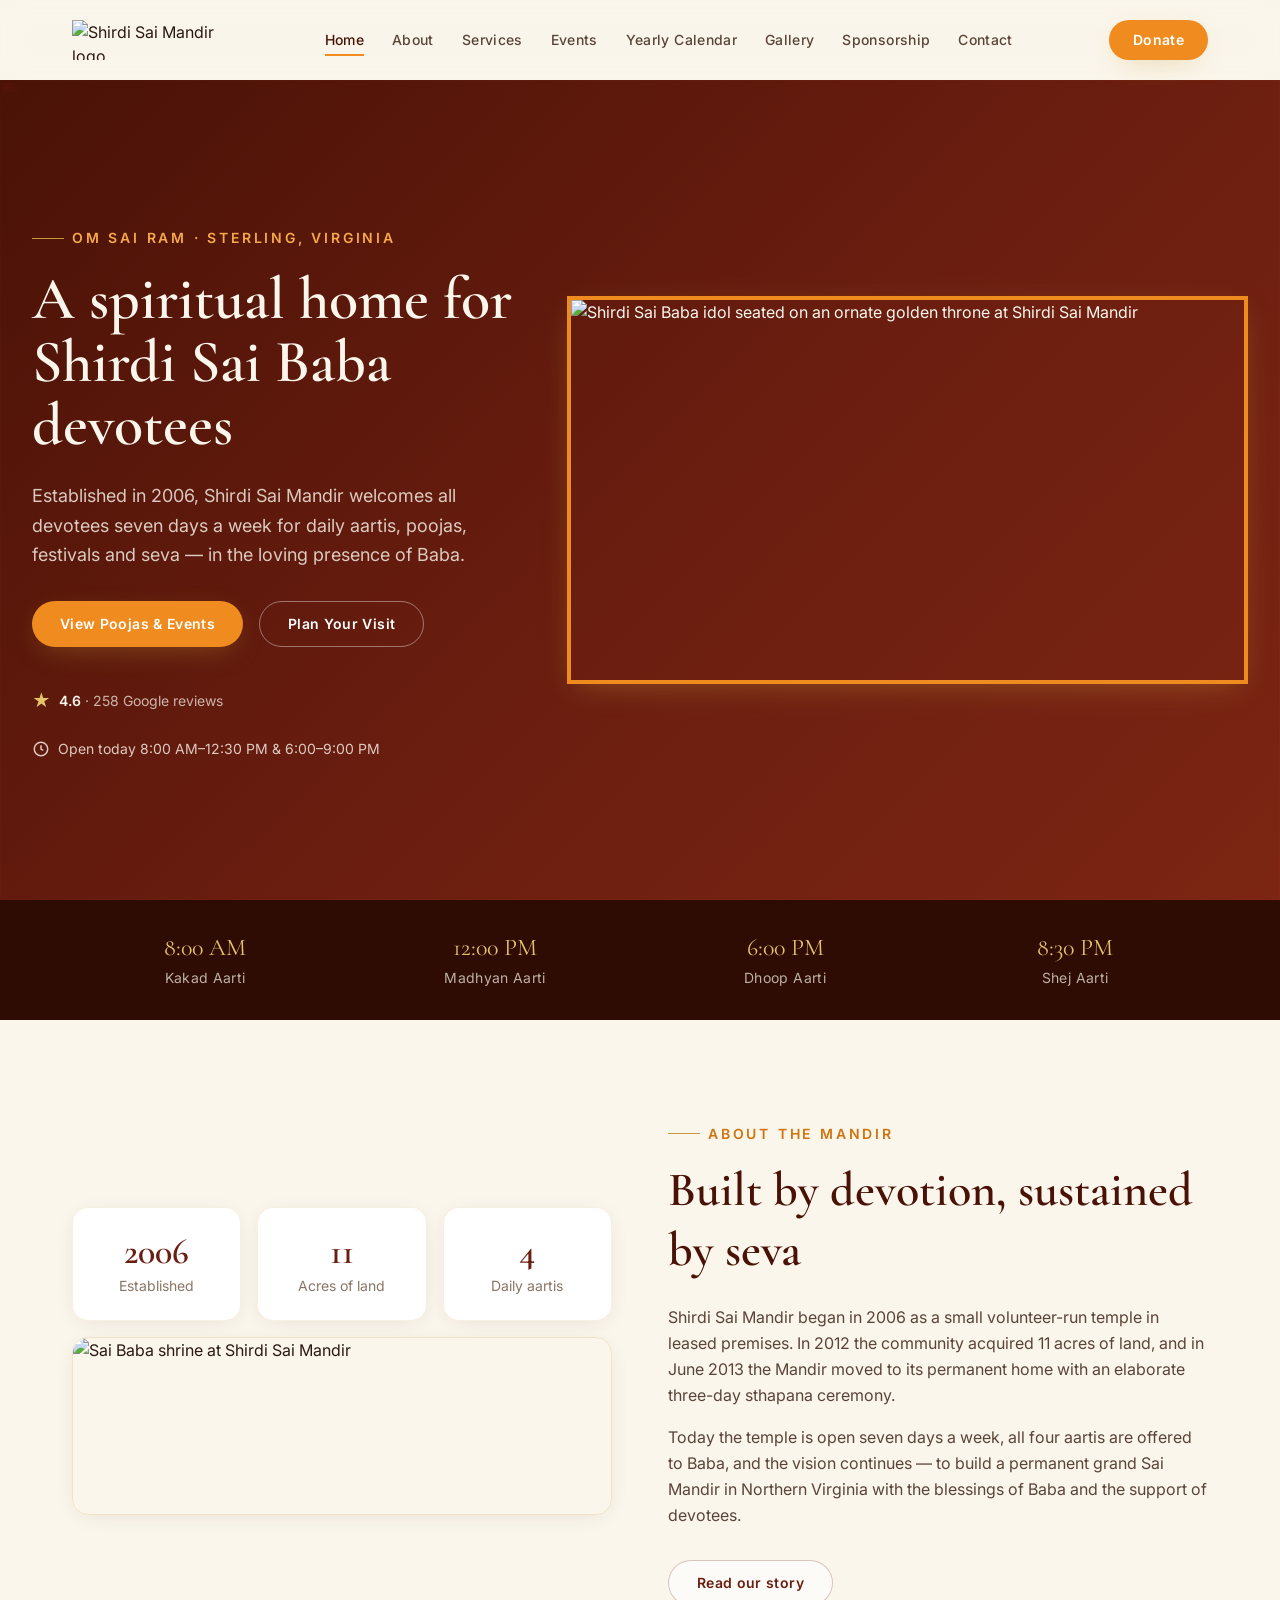
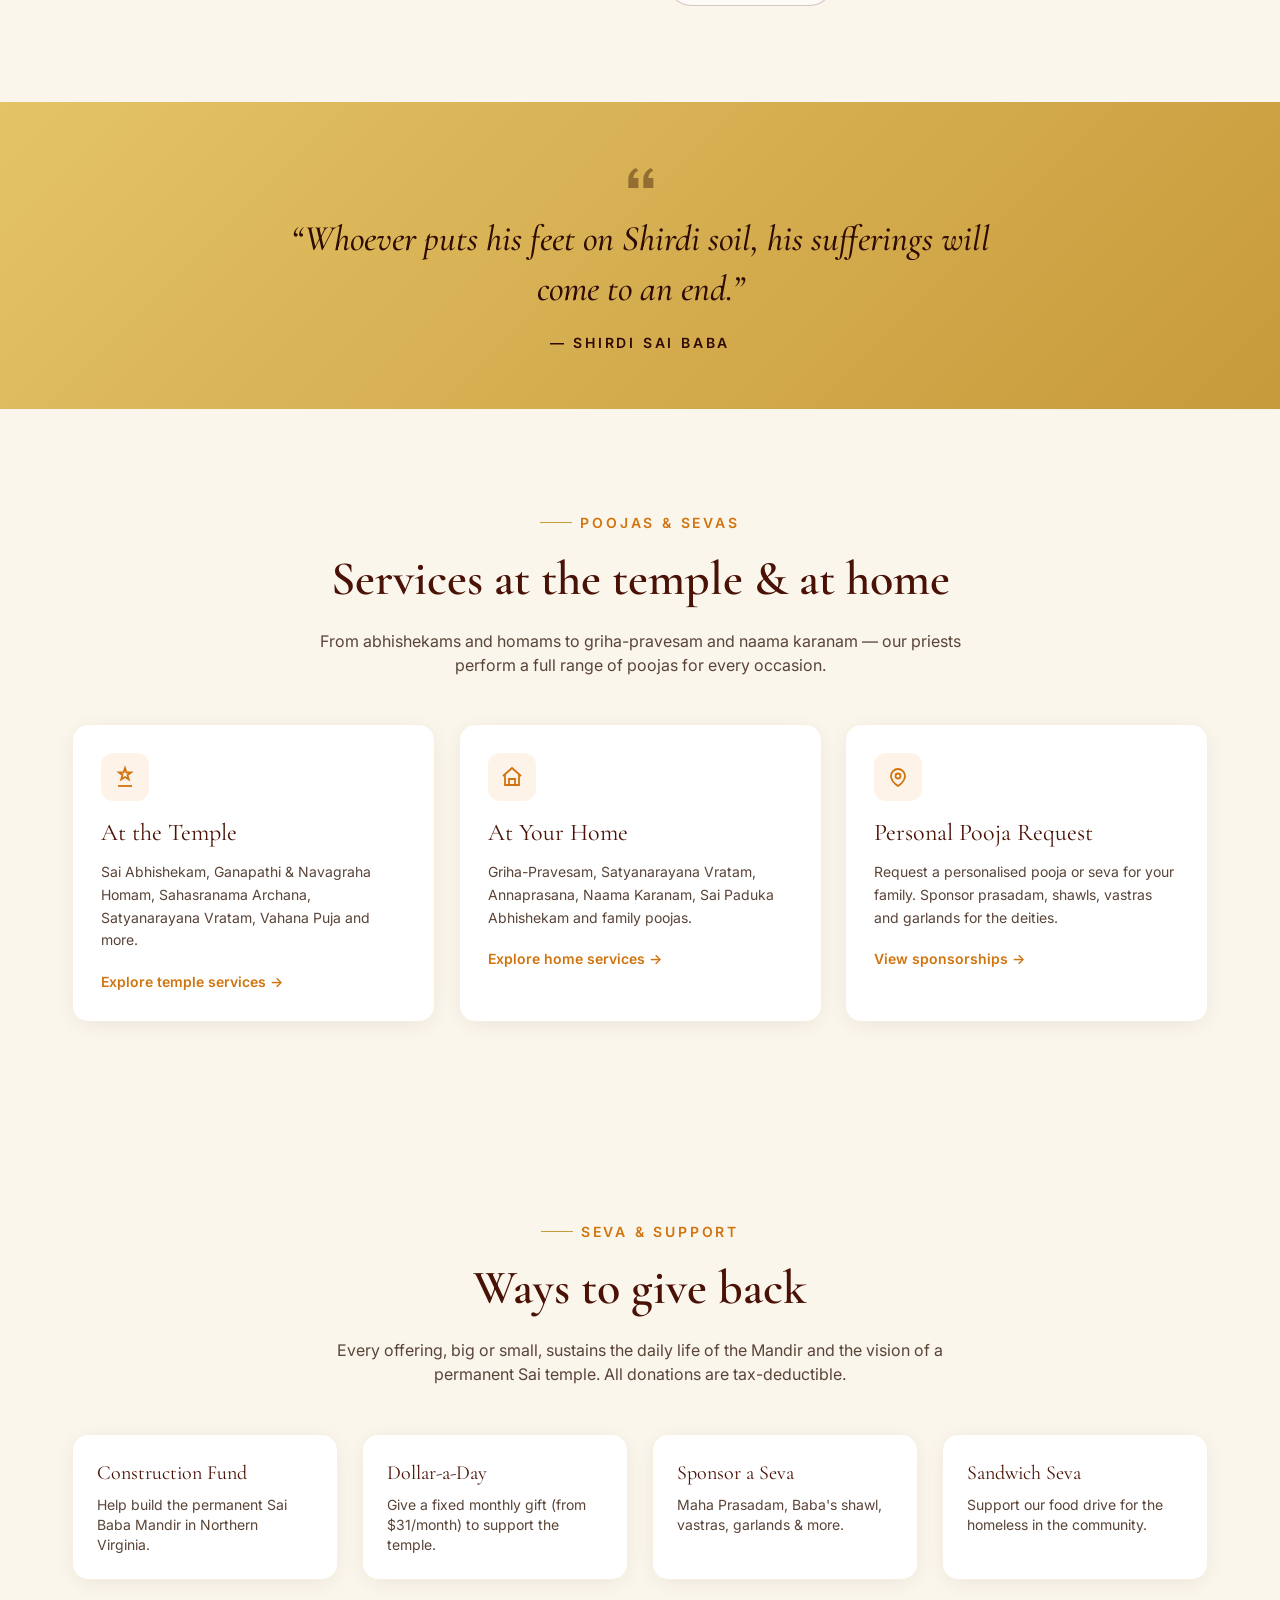
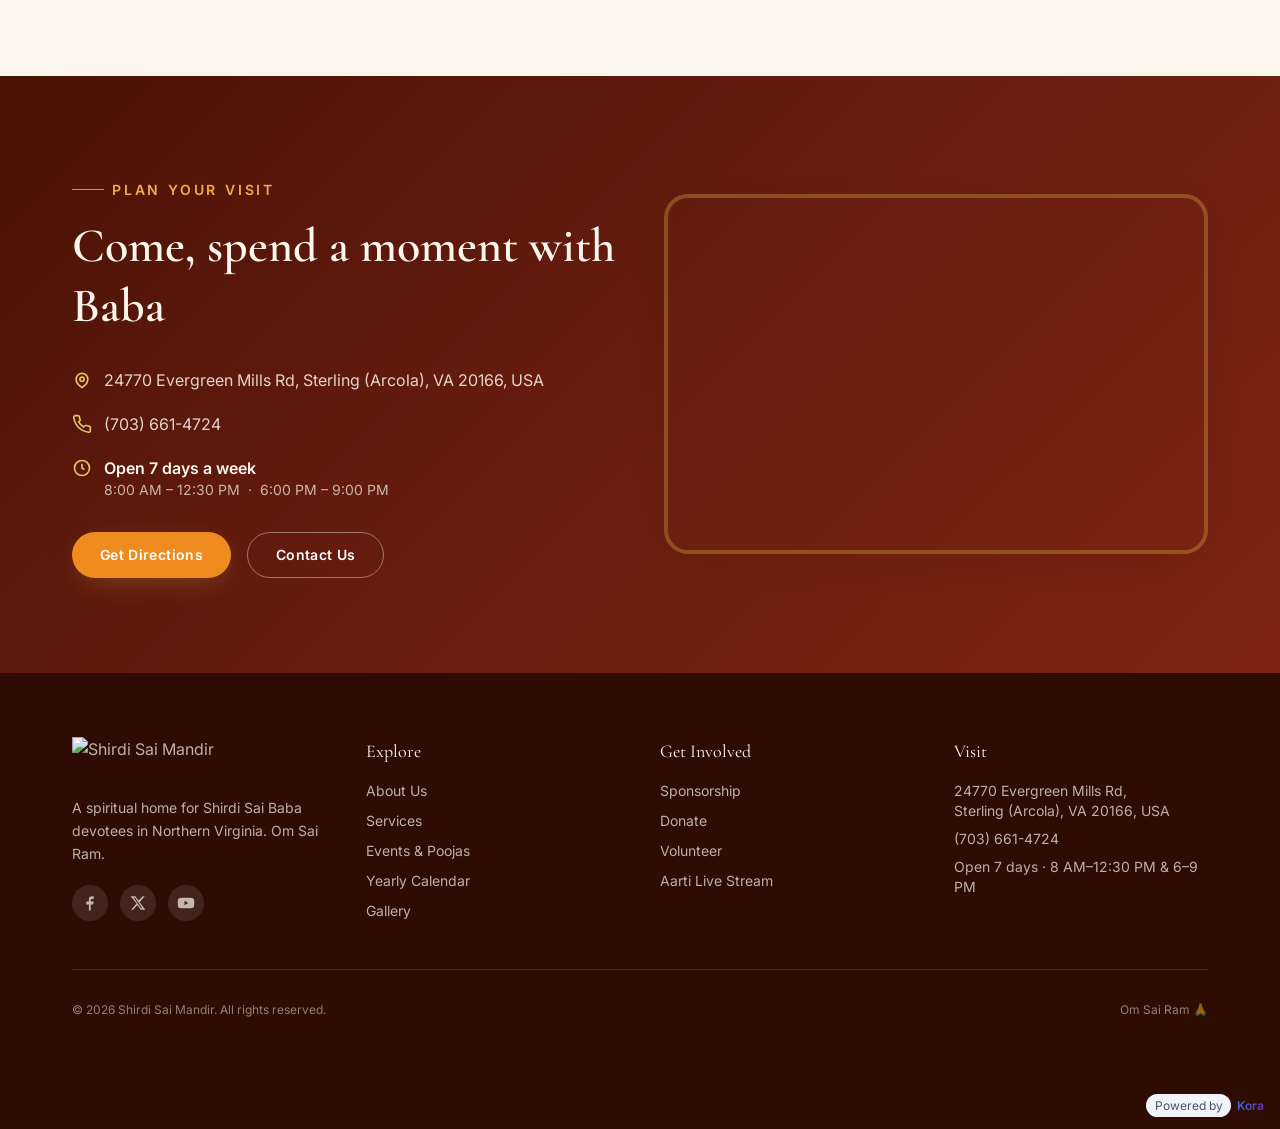
==== commit 5d26e8d2: "Add Yearly Calendar navigation links across all pages" ====
--- a/index.html
+++ b/index.html
@@ -11,18 +11,17 @@
 <meta content="A Shirdi Sai Baba temple in Northern Virginia — daily aartis, poojas, festivals and seva. Open 7 days a week. All devotees welcome." property="og:description"/>
 <meta content="website" property="og:type"/>
 <meta content="https://quseprdus1.blob.core.windows.net/kora-business-images/v2-uploads/1a49cf38-dc8c-4144-8434-71c9601ce385/a3fb71a7-346e-4b69-9b4a-5001f824be75-saibaba_hero.webp" property="og:image"/>
-
 <!-- Twitter -->
 <meta content="summary_large_image" name="twitter:card"/>
 <meta content="Shirdi Sai Mandir | Hindu Temple in Sterling, Virginia" name="twitter:title"/>
 <meta content="A Shirdi Sai Baba temple in Northern Virginia — daily aartis, poojas, festivals and seva. Open 7 days a week." name="twitter:description"/>
 <meta content="https://quseprdus1.blob.core.windows.net/kora-business-images/v2-uploads/1a49cf38-dc8c-4144-8434-71c9601ce385/a3fb71a7-346e-4b69-9b4a-5001f824be75-saibaba_hero.webp" name="twitter:image"/>
+
+<!-- KORA_FAVICON_START -->
 <link href="https://quseprdus1.blob.core.windows.net/kora-business-images/v2-uploads/1a49cf38-dc8c-4144-8434-71c9601ce385/6e85b310-bb9f-4dab-8487-bb13da7beb59-favicon.png" rel="icon" type="image/png"/>
-<link href="https://quseprdus1.blob.core.windows.net/kora-business-images/v2-uploads/1a49cf38-dc8c-4144-8434-71c9601ce385/6e85b310-bb9f-4dab-8487-bb13da7beb59-favicon.png" rel="shortcut icon" type="image/png"/>
 <link href="https://quseprdus1.blob.core.windows.net/kora-business-images/v2-uploads/1a49cf38-dc8c-4144-8434-71c9601ce385/6e85b310-bb9f-4dab-8487-bb13da7beb59-favicon.png" rel="apple-touch-icon"/>
-<!-- Favicon -->
+<!-- KORA_FAVICON_END -->
 <!-- Canonical -->
-
 <!-- LCP hero preload -->
 <link as="image" fetchpriority="high" href="https://quseprdus1.blob.core.windows.net/kora-business-images/v2-uploads/1a49cf38-dc8c-4144-8434-71c9601ce385/a3fb71a7-346e-4b69-9b4a-5001f824be75-saibaba_hero.webp" rel="preload"/>
 <!-- Fonts (non-blocking) -->
@@ -107,13 +106,14 @@
 <header class="sticky top-0 z-50 bg-cream/80 backdrop-blur-md transition-all duration-300" id="site-header">
 <div class="container-content flex items-center justify-between h-20">
 <a aria-label="Shirdi Sai Mandir home" class="flex items-center gap-3 shrink-0" href="index.html">
-<img alt="Shirdi Sai Mandir logo" class="h-10 w-auto object-contain" decoding="async" height="46" src="https://quseprdus1.blob.core.windows.net/kora-business-images/social-media/1a49cf38-dc8c-4144-8434-71c9601ce385/medialibrary/1789579362_qnnigr.png" width="180"/>
+<img alt="Shirdi Sai Mandir logo" class="h-10 w-auto object-contain" decoding="async" height="46" src="https://quseprdus1.blob.core.windows.net/kora-business-images/user-media/1a49cf38-dc8c-4144-8434-71c9601ce385/de8c94d8-887e-4625-825f-ec262dbc28df/1789579363_usc0t7.png" width="180"/>
 </a>
 <nav aria-label="Primary" class="hidden lg:flex items-center gap-7">
 <a aria-current="page" class="nav-link text-maroon-dark" href="index.html">Home</a>
 <a class="nav-link text-ink-soft hover:text-maroon" href="about.html">About</a>
 <a class="nav-link text-ink-soft hover:text-maroon" href="services.html">Services</a>
 <a class="nav-link text-ink-soft hover:text-maroon" href="events.html">Events</a>
+<a class="nav-link text-ink-soft hover:text-maroon" href="calendar.html">Yearly Calendar</a>
 <a class="nav-link text-ink-soft hover:text-maroon" href="gallery.html">Gallery</a>
 <a class="nav-link text-ink-soft hover:text-maroon" href="sponsorship.html">Sponsorship</a>
 <a class="nav-link text-ink-soft hover:text-maroon" href="contact.html">Contact</a>
@@ -132,6 +132,7 @@
 <a class="py-2.5 text-ink-soft" href="about.html">About</a>
 <a class="py-2.5 text-ink-soft" href="services.html">Services</a>
 <a class="py-2.5 text-ink-soft" href="events.html">Events</a>
+<a class="py-2.5 text-ink-soft" href="calendar.html">Yearly Calendar</a>
 <a class="py-2.5 text-ink-soft" href="gallery.html">Gallery</a>
 <a class="py-2.5 text-ink-soft" href="sponsorship.html">Sponsorship</a>
 <a class="py-2.5 text-ink-soft" href="contact.html">Contact</a>
@@ -360,6 +361,7 @@
 <li><a class="hover:text-saffron-light transition-colors" href="about.html">About Us</a></li>
 <li><a class="hover:text-saffron-light transition-colors" href="services.html">Services</a></li>
 <li><a class="hover:text-saffron-light transition-colors" href="events.html">Events &amp; Poojas</a></li>
+<li><a class="hover:text-saffron-light transition-colors" href="calendar.html">Yearly Calendar</a></li>
 <li><a class="hover:text-saffron-light transition-colors" href="gallery.html">Gallery</a></li>
 </ul>
 </div>
--- a/assets/styles.css
+++ b/assets/styles.css
@@ -1,2 +1,2 @@
 /*! tailwindcss v4.2.1 | MIT License | https://tailwindcss.com */
-@layer properties{@supports (((-webkit-hyphens:none)) and (not (margin-trim:inline))) or ((-moz-orient:inline) and (not (color:rgb(from red r g b)))){*,:before,:after,::backdrop{--tw-space-y-reverse:0;--tw-divide-y-reverse:0;--tw-border-style:solid;--tw-leading:initial;--tw-font-weight:initial;--tw-tracking:initial;--tw-shadow:0 0 #0000;--tw-shadow-color:initial;--tw-shadow-alpha:100%;--tw-inset-shadow:0 0 #0000;--tw-inset-shadow-color:initial;--tw-inset-shadow-alpha:100%;--tw-ring-color:initial;--tw-ring-shadow:0 0 #0000;--tw-inset-ring-color:initial;--tw-inset-ring-shadow:0 0 #0000;--tw-ring-inset:initial;--tw-ring-offset-width:0px;--tw-ring-offset-color:#fff;--tw-ring-offset-shadow:0 0 #0000;--tw-outline-style:solid;--tw-backdrop-blur:initial;--tw-backdrop-brightness:initial;--tw-backdrop-contrast:initial;--tw-backdrop-grayscale:initial;--tw-backdrop-hue-rotate:initial;--tw-backdrop-invert:initial;--tw-backdrop-opacity:initial;--tw-backdrop-saturate:initial;--tw-backdrop-sepia:initial;--tw-duration:initial;--tw-scale-x:1;--tw-scale-y:1;--tw-scale-z:1;--tw-translate-x:0;--tw-translate-y:0;--tw-translate-z:0}}}@layer theme{:root,:host{--font-sans:Inter, system-ui, -apple-system, sans-serif;--font-serif:"Cormorant Garamond", Georgia, serif;--font-mono:ui-monospace, SFMono-Regular, Menlo, Monaco, Consolas, "Liberation Mono", "Courier New", monospace;--color-red-600:oklch(57.7% .245 27.325);--color-black:#000;--color-white:#fff;--spacing:.25rem;--container-md:28rem;--container-xl:36rem;--container-2xl:42rem;--container-3xl:48rem;--container-4xl:56rem;--text-xs:.75rem;--text-xs--line-height:calc(1 / .75);--text-sm:.875rem;--text-sm--line-height:calc(1.25 / .875);--text-base:1rem;--text-base--line-height:calc(1.5 / 1);--text-lg:1.125rem;--text-lg--line-height:calc(1.75 / 1.125);--text-xl:1.25rem;--text-xl--line-height:calc(1.75 / 1.25);--text-2xl:1.5rem;--text-2xl--line-height:calc(2 / 1.5);--text-3xl:1.875rem;--text-3xl--line-height:calc(2.25 / 1.875);--text-4xl:2.25rem;--text-4xl--line-height:calc(2.5 / 2.25);--text-5xl:3rem;--text-5xl--line-height:1;--text-6xl:3.75rem;--text-6xl--line-height:1;--text-7xl:4.5rem;--text-7xl--line-height:1;--font-weight-normal:400;--font-weight-medium:500;--font-weight-semibold:600;--tracking-wide:.025em;--leading-tight:1.25;--leading-snug:1.375;--leading-relaxed:1.625;--radius-lg:.5rem;--radius-xl:.75rem;--radius-2xl:1rem;--radius-3xl:1.5rem;--blur-md:12px;--aspect-video:16 / 9;--default-transition-duration:.15s;--default-transition-timing-function:cubic-bezier(.4, 0, .2, 1);--default-font-family:var(--font-sans);--default-mono-font-family:var(--font-mono);--color-maroon:#6b1e10;--color-maroon-dark:#4a1206;--color-maroon-deep:#2e0b03;--color-saffron:#ef8b1f;--color-saffron-light:#f6a94a;--color-saffron-dark:#d0740f;--color-gold:#c79a3b;--color-gold-light:#e4c367;--color-cream:#fbf6ec;--color-cream-deep:#f4ead6;--color-ink:#2a1a12;--color-ink-soft:#5a4438;--color-ink-muted:#8a7565;--max-width-content:1200px;--background-image-maroon-grad:linear-gradient(135deg, #4a1206 0%, #6b1e10 55%, #7c2513 100%);--background-image-gold-grad:linear-gradient(135deg, #e4c367 0%, #c79a3b 100%)}}@layer base{*,:after,:before,::backdrop{box-sizing:border-box;border:0 solid;margin:0;padding:0}::file-selector-button{box-sizing:border-box;border:0 solid;margin:0;padding:0}html,:host{-webkit-text-size-adjust:100%;tab-size:4;line-height:1.5;font-family:var(--default-font-family,ui-sans-serif, system-ui, sans-serif, "Apple Color Emoji", "Segoe UI Emoji", "Segoe UI Symbol", "Noto Color Emoji");font-feature-settings:var(--default-font-feature-settings,normal);font-variation-settings:var(--default-font-variation-settings,normal);-webkit-tap-highlight-color:transparent}hr{height:0;color:inherit;border-top-width:1px}abbr:where([title]){-webkit-text-decoration:underline dotted;text-decoration:underline dotted}h1,h2,h3,h4,h5,h6{font-size:inherit;font-weight:inherit}a{color:inherit;-webkit-text-decoration:inherit;-webkit-text-decoration:inherit;-webkit-text-decoration:inherit;text-decoration:inherit}b,strong{font-weight:bolder}code,kbd,samp,pre{font-family:var(--default-mono-font-family,ui-monospace, SFMono-Regular, Menlo, Monaco, Consolas, "Liberation Mono", "Courier New", monospace);font-feature-settings:var(--default-mono-font-feature-settings,normal);font-variation-settings:var(--default-mono-font-variation-settings,normal);font-size:1em}small{font-size:80%}sub,sup{vertical-align:baseline;font-size:75%;line-height:0;position:relative}sub{bottom:-.25em}sup{top:-.5em}table{text-indent:0;border-color:inherit;border-collapse:collapse}:-moz-focusring{outline:auto}progress{vertical-align:baseline}summary{display:list-item}ol,ul,menu{list-style:none}img,svg,video,canvas,audio,iframe,embed,object{vertical-align:middle;display:block}img,video{max-width:100%;height:auto}button,input,select,optgroup,textarea{font:inherit;font-feature-settings:inherit;font-variation-settings:inherit;letter-spacing:inherit;color:inherit;opacity:1;background-color:#0000;border-radius:0}::file-selector-button{font:inherit;font-feature-settings:inherit;font-variation-settings:inherit;letter-spacing:inherit;color:inherit;opacity:1;background-color:#0000;border-radius:0}:where(select:is([multiple],[size])) optgroup{font-weight:bolder}:where(select:is([multiple],[size])) optgroup option{padding-inline-start:20px}::file-selector-button{margin-inline-end:4px}::placeholder{opacity:1}@supports (not ((-webkit-appearance:-apple-pay-button))) or (contain-intrinsic-size:1px){::placeholder{color:currentColor}@supports (color:color-mix(in lab, red, red)){::placeholder{color:color-mix(in oklab, currentcolor 50%, transparent)}}}textarea{resize:vertical}::-webkit-search-decoration{-webkit-appearance:none}::-webkit-date-and-time-value{min-height:1lh;text-align:inherit}::-webkit-datetime-edit{display:inline-flex}::-webkit-datetime-edit-fields-wrapper{padding:0}::-webkit-datetime-edit{padding-block:0}::-webkit-datetime-edit-year-field{padding-block:0}::-webkit-datetime-edit-month-field{padding-block:0}::-webkit-datetime-edit-day-field{padding-block:0}::-webkit-datetime-edit-hour-field{padding-block:0}::-webkit-datetime-edit-minute-field{padding-block:0}::-webkit-datetime-edit-second-field{padding-block:0}::-webkit-datetime-edit-millisecond-field{padding-block:0}::-webkit-datetime-edit-meridiem-field{padding-block:0}::-webkit-calendar-picker-indicator{line-height:1}:-moz-ui-invalid{box-shadow:none}button,input:where([type=button],[type=reset],[type=submit]){appearance:button}::file-selector-button{appearance:button}::-webkit-inner-spin-button{height:auto}::-webkit-outer-spin-button{height:auto}[hidden]:where(:not([hidden=until-found])){display:none!important}html{scroll-behavior:smooth;scroll-padding-top:6rem}body{background-color:var(--color-cream);font-family:var(--font-sans);color:var(--color-ink);-webkit-font-smoothing:antialiased;-moz-osx-font-smoothing:grayscale}h1,h2,h3,h4{font-family:var(--font-serif)}::selection{color:#fff;background:#ef8b1f}}@layer components{.container-content{width:100%;max-width:var(--max-width-content);padding-inline:calc(var(--spacing) * 5);margin-inline:auto}@media (min-width:40rem){.container-content{padding-inline:calc(var(--spacing) * 8)}}.eyebrow{align-items:center;gap:calc(var(--spacing) * 2);font-family:var(--font-sans);font-size:var(--text-xs);line-height:var(--tw-leading,var(--text-xs--line-height));--tw-font-weight:var(--font-weight-semibold);font-weight:var(--font-weight-semibold);--tw-tracking:.2em;letter-spacing:.2em;color:var(--color-saffron-dark);text-transform:uppercase;display:inline-flex}@media (min-width:40rem){.eyebrow{font-size:var(--text-sm);line-height:var(--tw-leading,var(--text-sm--line-height))}}.eyebrow:before{content:"";height:1px;width:calc(var(--spacing) * 8);background-color:var(--color-gold);display:inline-block}.section-title{font-family:var(--font-serif);font-size:var(--text-3xl);line-height:var(--tw-leading,var(--text-3xl--line-height));--tw-leading:var(--leading-tight);line-height:var(--leading-tight);--tw-font-weight:var(--font-weight-semibold);font-weight:var(--font-weight-semibold);color:var(--color-maroon-dark)}@media (min-width:40rem){.section-title{font-size:var(--text-4xl);line-height:var(--tw-leading,var(--text-4xl--line-height))}}@media (min-width:48rem){.section-title{font-size:var(--text-5xl);line-height:var(--tw-leading,var(--text-5xl--line-height))}}.btn,.btn-primary,.btn-outline,.btn-ghost-light{justify-content:center;align-items:center;gap:calc(var(--spacing) * 2);padding-inline:calc(var(--spacing) * 7);padding-block:calc(var(--spacing) * 3);font-size:var(--text-sm);line-height:var(--tw-leading,var(--text-sm--line-height));--tw-font-weight:var(--font-weight-semibold);font-weight:var(--font-weight-semibold);--tw-tracking:var(--tracking-wide);letter-spacing:var(--tracking-wide);transition-property:all;transition-timing-function:var(--tw-ease,var(--default-transition-timing-function));transition-duration:var(--tw-duration,var(--default-transition-duration));--tw-duration:.3s;border-radius:3.40282e38px;transition-duration:.3s;display:inline-flex}:is(.btn,.btn-primary,.btn-outline,.btn-ghost-light):focus{--tw-outline-style:none;outline-style:none}:is(.btn,.btn-primary,.btn-outline,.btn-ghost-light):focus-visible{--tw-ring-shadow:var(--tw-ring-inset,) 0 0 0 calc(2px + var(--tw-ring-offset-width)) var(--tw-ring-color,currentcolor);box-shadow:var(--tw-inset-shadow), var(--tw-inset-ring-shadow), var(--tw-ring-offset-shadow), var(--tw-ring-shadow), var(--tw-shadow);--tw-ring-color:var(--color-saffron);--tw-ring-offset-width:2px;--tw-ring-offset-shadow:var(--tw-ring-inset,) 0 0 0 var(--tw-ring-offset-width) var(--tw-ring-offset-color)}.btn-primary{background-color:var(--color-saffron);color:var(--color-white);--tw-shadow:0 8px 30px -10px var(--tw-shadow-color,#c79a3b73);box-shadow:var(--tw-inset-shadow), var(--tw-inset-ring-shadow), var(--tw-ring-offset-shadow), var(--tw-ring-shadow), var(--tw-shadow)}@media (hover:hover){.btn-primary:hover{--tw-translate-y:calc(var(--spacing) * -.5);translate:var(--tw-translate-x) var(--tw-translate-y);background-color:var(--color-saffron-dark)}}.btn-outline{border-style:var(--tw-border-style);border-width:1px;border-color:#6b1e1040}@supports (color:color-mix(in lab, red, red)){.btn-outline{border-color:color-mix(in oklab, var(--color-maroon) 25%, transparent)}}.btn-outline{background-color:#fff9}@supports (color:color-mix(in lab, red, red)){.btn-outline{background-color:color-mix(in oklab, var(--color-white) 60%, transparent)}}.btn-outline{color:var(--color-maroon)}@media (hover:hover){.btn-outline:hover{background-color:var(--color-maroon);color:var(--color-white)}}.btn-ghost-light{border-style:var(--tw-border-style);border-width:1px;border-color:#fff6}@supports (color:color-mix(in lab, red, red)){.btn-ghost-light{border-color:color-mix(in oklab, var(--color-white) 40%, transparent)}}.btn-ghost-light{color:var(--color-white)}@media (hover:hover){.btn-ghost-light:hover{background-color:var(--color-white);color:var(--color-maroon)}}.card{border-radius:var(--radius-2xl);border-style:var(--tw-border-style);border-width:1px;border-color:#c79a3b26}@supports (color:color-mix(in lab, red, red)){.card{border-color:color-mix(in oklab, var(--color-gold) 15%, transparent)}}.card{background-color:var(--color-white);--tw-shadow:0 4px 24px -8px var(--tw-shadow-color,#2e0b0324);box-shadow:var(--tw-inset-shadow), var(--tw-inset-ring-shadow), var(--tw-ring-offset-shadow), var(--tw-ring-shadow), var(--tw-shadow);transition-property:all;transition-timing-function:var(--tw-ease,var(--default-transition-timing-function));transition-duration:var(--tw-duration,var(--default-transition-duration));--tw-duration:.3s;transition-duration:.3s}@media (hover:hover){.card-hover:hover{--tw-translate-y:calc(var(--spacing) * -1.5);translate:var(--tw-translate-x) var(--tw-translate-y);border-color:#c79a3b66}@supports (color:color-mix(in lab, red, red)){.card-hover:hover{border-color:color-mix(in oklab, var(--color-gold) 40%, transparent)}}.card-hover:hover{--tw-shadow:0 10px 40px -12px var(--tw-shadow-color,#2e0b032e);box-shadow:var(--tw-inset-shadow), var(--tw-inset-ring-shadow), var(--tw-ring-offset-shadow), var(--tw-ring-shadow), var(--tw-shadow)}}.nav-link{font-size:var(--text-sm);line-height:var(--tw-leading,var(--text-sm--line-height));--tw-font-weight:var(--font-weight-medium);font-weight:var(--font-weight-medium);--tw-tracking:var(--tracking-wide);letter-spacing:var(--tracking-wide);transition-property:color,background-color,border-color,outline-color,text-decoration-color,fill,stroke,--tw-gradient-from,--tw-gradient-via,--tw-gradient-to;transition-timing-function:var(--tw-ease,var(--default-transition-timing-function));transition-duration:var(--tw-duration,var(--default-transition-duration));--tw-duration:.2s;transition-duration:.2s;position:relative}.nav-link:after{content:"";bottom:calc(var(--spacing) * -1.5);left:calc(var(--spacing) * 0);height:calc(var(--spacing) * .5);width:calc(var(--spacing) * 0);background-color:var(--color-saffron);transition-property:all;transition-timing-function:var(--tw-ease,var(--default-transition-timing-function));transition-duration:var(--tw-duration,var(--default-transition-duration));--tw-duration:.3s;transition-duration:.3s;position:absolute}.nav-link:hover:after,.nav-link[aria-current=page]:after{width:100%}.divider-dots{justify-content:center;align-items:center;gap:calc(var(--spacing) * 2);color:var(--color-gold);display:flex}}@layer utilities{.absolute{position:absolute}.fixed{position:fixed}.relative{position:relative}.sticky{position:sticky}.inset-0{inset:calc(var(--spacing) * 0)}.top-0{top:calc(var(--spacing) * 0)}.z-50{z-index:50}.order-1{order:1}.order-2{order:2}.container{width:100%}@media (min-width:40rem){.container{max-width:40rem}}@media (min-width:48rem){.container{max-width:48rem}}@media (min-width:64rem){.container{max-width:64rem}}@media (min-width:80rem){.container{max-width:80rem}}@media (min-width:96rem){.container{max-width:96rem}}.mx-auto{margin-inline:auto}.mt-0\.5{margin-top:calc(var(--spacing) * .5)}.mt-1{margin-top:calc(var(--spacing) * 1)}.mt-2{margin-top:calc(var(--spacing) * 2)}.mt-3{margin-top:calc(var(--spacing) * 3)}.mt-4{margin-top:calc(var(--spacing) * 4)}.mt-5{margin-top:calc(var(--spacing) * 5)}.mt-6{margin-top:calc(var(--spacing) * 6)}.mt-8{margin-top:calc(var(--spacing) * 8)}.mt-10{margin-top:calc(var(--spacing) * 10)}.mt-12{margin-top:calc(var(--spacing) * 12)}.mb-1\.5{margin-bottom:calc(var(--spacing) * 1.5)}.mb-4{margin-bottom:calc(var(--spacing) * 4)}.mb-8{margin-bottom:calc(var(--spacing) * 8)}.block{display:block}.flex{display:flex}.grid{display:grid}.hidden{display:none}.inline-flex{display:inline-flex}.aspect-video{aspect-ratio:var(--aspect-video)}.h-1\.5{height:calc(var(--spacing) * 1.5)}.h-9{height:calc(var(--spacing) * 9)}.h-10{height:calc(var(--spacing) * 10)}.h-11{height:calc(var(--spacing) * 11)}.h-12{height:calc(var(--spacing) * 12)}.h-20{height:calc(var(--spacing) * 20)}.h-44{height:calc(var(--spacing) * 44)}.h-64{height:calc(var(--spacing) * 64)}.h-\[320px\]{height:320px}.h-\[360px\]{height:360px}.h-\[440px\]{height:440px}.h-auto{height:auto}.h-full{height:100%}.min-h-screen{min-height:100vh}.w-1\.5{width:calc(var(--spacing) * 1.5)}.w-9{width:calc(var(--spacing) * 9)}.w-11{width:calc(var(--spacing) * 11)}.w-12{width:calc(var(--spacing) * 12)}.w-20{width:calc(var(--spacing) * 20)}.w-auto{width:auto}.w-full{width:100%}.max-w-2xl{max-width:var(--container-2xl)}.max-w-3xl{max-width:var(--container-3xl)}.max-w-4xl{max-width:var(--container-4xl)}.max-w-md{max-width:var(--container-md)}.max-w-xl{max-width:var(--container-xl)}.flex-1{flex:1}.shrink-0{flex-shrink:0}.grow{flex-grow:1}.grid-cols-2{grid-template-columns:repeat(2,minmax(0,1fr))}.grid-cols-3{grid-template-columns:repeat(3,minmax(0,1fr))}.flex-col{flex-direction:column}.flex-wrap{flex-wrap:wrap}.items-center{align-items:center}.items-start{align-items:flex-start}.justify-between{justify-content:space-between}.justify-center{justify-content:center}.gap-1{gap:calc(var(--spacing) * 1)}.gap-2{gap:calc(var(--spacing) * 2)}.gap-3{gap:calc(var(--spacing) * 3)}.gap-4{gap:calc(var(--spacing) * 4)}.gap-5{gap:calc(var(--spacing) * 5)}.gap-6{gap:calc(var(--spacing) * 6)}.gap-7{gap:calc(var(--spacing) * 7)}.gap-8{gap:calc(var(--spacing) * 8)}.gap-10{gap:calc(var(--spacing) * 10)}.gap-12{gap:calc(var(--spacing) * 12)}.gap-14{gap:calc(var(--spacing) * 14)}:where(.space-y-1>:not(:last-child)){--tw-space-y-reverse:0;margin-block-start:calc(calc(var(--spacing) * 1) * var(--tw-space-y-reverse));margin-block-end:calc(calc(var(--spacing) * 1) * calc(1 - var(--tw-space-y-reverse)))}:where(.space-y-2>:not(:last-child)){--tw-space-y-reverse:0;margin-block-start:calc(calc(var(--spacing) * 2) * var(--tw-space-y-reverse));margin-block-end:calc(calc(var(--spacing) * 2) * calc(1 - var(--tw-space-y-reverse)))}:where(.space-y-2\.5>:not(:last-child)){--tw-space-y-reverse:0;margin-block-start:calc(calc(var(--spacing) * 2.5) * var(--tw-space-y-reverse));margin-block-end:calc(calc(var(--spacing) * 2.5) * calc(1 - var(--tw-space-y-reverse)))}:where(.space-y-3\.5>:not(:last-child)){--tw-space-y-reverse:0;margin-block-start:calc(calc(var(--spacing) * 3.5) * var(--tw-space-y-reverse));margin-block-end:calc(calc(var(--spacing) * 3.5) * calc(1 - var(--tw-space-y-reverse)))}:where(.space-y-5>:not(:last-child)){--tw-space-y-reverse:0;margin-block-start:calc(calc(var(--spacing) * 5) * var(--tw-space-y-reverse));margin-block-end:calc(calc(var(--spacing) * 5) * calc(1 - var(--tw-space-y-reverse)))}:where(.space-y-6>:not(:last-child)){--tw-space-y-reverse:0;margin-block-start:calc(calc(var(--spacing) * 6) * var(--tw-space-y-reverse));margin-block-end:calc(calc(var(--spacing) * 6) * calc(1 - var(--tw-space-y-reverse)))}:where(.divide-y>:not(:last-child)){--tw-divide-y-reverse:0;border-bottom-style:var(--tw-border-style);border-top-style:var(--tw-border-style);border-top-width:calc(1px * var(--tw-divide-y-reverse));border-bottom-width:calc(1px * calc(1 - var(--tw-divide-y-reverse)))}:where(.divide-gold\/15>:not(:last-child)){border-color:#c79a3b26}@supports (color:color-mix(in lab, red, red)){:where(.divide-gold\/15>:not(:last-child)){border-color:color-mix(in oklab, var(--color-gold) 15%, transparent)}}.overflow-hidden{overflow:hidden}.rounded{border-radius:.25rem}.rounded-2xl{border-radius:var(--radius-2xl)}.rounded-3xl{border-radius:var(--radius-3xl)}.rounded-full{border-radius:3.40282e38px}.rounded-lg{border-radius:var(--radius-lg)}.rounded-xl{border-radius:var(--radius-xl)}.border{border-style:var(--tw-border-style);border-width:1px}.border-2{border-style:var(--tw-border-style);border-width:2px}.border-4{border-style:var(--tw-border-style);border-width:4px}.border-t{border-top-style:var(--tw-border-style);border-top-width:1px}.border-l-4{border-left-style:var(--tw-border-style);border-left-width:4px}.border-gold\/20{border-color:#c79a3b33}@supports (color:color-mix(in lab, red, red)){.border-gold\/20{border-color:color-mix(in oklab, var(--color-gold) 20%, transparent)}}.border-gold\/30{border-color:#c79a3b4d}@supports (color:color-mix(in lab, red, red)){.border-gold\/30{border-color:color-mix(in oklab, var(--color-gold) 30%, transparent)}}.border-gold\/40{border-color:#c79a3b66}@supports (color:color-mix(in lab, red, red)){.border-gold\/40{border-color:color-mix(in oklab, var(--color-gold) 40%, transparent)}}.border-gold\/50{border-color:#c79a3b80}@supports (color:color-mix(in lab, red, red)){.border-gold\/50{border-color:color-mix(in oklab, var(--color-gold) 50%, transparent)}}.border-saffron{border-color:var(--color-saffron)}.border-white\/10{border-color:#ffffff1a}@supports (color:color-mix(in lab, red, red)){.border-white\/10{border-color:color-mix(in oklab, var(--color-white) 10%, transparent)}}.bg-black{background-color:var(--color-black)}.bg-cream{background-color:var(--color-cream)}.bg-cream-deep\/60{background-color:#f4ead699}@supports (color:color-mix(in lab, red, red)){.bg-cream-deep\/60{background-color:color-mix(in oklab, var(--color-cream-deep) 60%, transparent)}}.bg-cream\/40{background-color:#fbf6ec66}@supports (color:color-mix(in lab, red, red)){.bg-cream\/40{background-color:color-mix(in oklab, var(--color-cream) 40%, transparent)}}.bg-cream\/80{background-color:#fbf6eccc}@supports (color:color-mix(in lab, red, red)){.bg-cream\/80{background-color:color-mix(in oklab, var(--color-cream) 80%, transparent)}}.bg-cream\/95{background-color:#fbf6ecf2}@supports (color:color-mix(in lab, red, red)){.bg-cream\/95{background-color:color-mix(in oklab, var(--color-cream) 95%, transparent)}}.bg-gold\/15{background-color:#c79a3b26}@supports (color:color-mix(in lab, red, red)){.bg-gold\/15{background-color:color-mix(in oklab, var(--color-gold) 15%, transparent)}}.bg-maroon-deep{background-color:var(--color-maroon-deep)}.bg-saffron{background-color:var(--color-saffron)}.bg-saffron\/10{background-color:#ef8b1f1a}@supports (color:color-mix(in lab, red, red)){.bg-saffron\/10{background-color:color-mix(in oklab, var(--color-saffron) 10%, transparent)}}.bg-white\/10{background-color:#ffffff1a}@supports (color:color-mix(in lab, red, red)){.bg-white\/10{background-color:color-mix(in oklab, var(--color-white) 10%, transparent)}}.bg-gold-grad{background-image:var(--background-image-gold-grad)}.bg-maroon-grad{background-image:var(--background-image-maroon-grad)}.object-contain{object-fit:contain}.object-cover{object-fit:cover}.object-left{object-position:left}.object-top{object-position:top}.p-2{padding:calc(var(--spacing) * 2)}.p-5{padding:calc(var(--spacing) * 5)}.p-6{padding:calc(var(--spacing) * 6)}.p-7{padding:calc(var(--spacing) * 7)}.p-8{padding:calc(var(--spacing) * 8)}.p-10{padding:calc(var(--spacing) * 10)}.\!px-6{padding-inline:calc(var(--spacing) * 6)!important}.px-4{padding-inline:calc(var(--spacing) * 4)}.px-5{padding-inline:calc(var(--spacing) * 5)}.px-6{padding-inline:calc(var(--spacing) * 6)}.\!py-2\.5{padding-block:calc(var(--spacing) * 2.5)!important}.py-2\.5{padding-block:calc(var(--spacing) * 2.5)}.py-3{padding-block:calc(var(--spacing) * 3)}.py-4{padding-block:calc(var(--spacing) * 4)}.py-8{padding-block:calc(var(--spacing) * 8)}.py-10{padding-block:calc(var(--spacing) * 10)}.py-14{padding-block:calc(var(--spacing) * 14)}.py-16{padding-block:calc(var(--spacing) * 16)}.py-20{padding-block:calc(var(--spacing) * 20)}.pt-8{padding-top:calc(var(--spacing) * 8)}.pb-4{padding-bottom:calc(var(--spacing) * 4)}.pl-5{padding-left:calc(var(--spacing) * 5)}.text-center{text-align:center}.font-serif{font-family:var(--font-serif)}.text-2xl{font-size:var(--text-2xl);line-height:var(--tw-leading,var(--text-2xl--line-height))}.text-3xl{font-size:var(--text-3xl);line-height:var(--tw-leading,var(--text-3xl--line-height))}.text-4xl{font-size:var(--text-4xl);line-height:var(--tw-leading,var(--text-4xl--line-height))}.text-7xl{font-size:var(--text-7xl);line-height:var(--tw-leading,var(--text-7xl--line-height))}.text-base{font-size:var(--text-base);line-height:var(--tw-leading,var(--text-base--line-height))}.text-lg{font-size:var(--text-lg);line-height:var(--tw-leading,var(--text-lg--line-height))}.text-sm{font-size:var(--text-sm);line-height:var(--tw-leading,var(--text-sm--line-height))}.text-xl{font-size:var(--text-xl);line-height:var(--tw-leading,var(--text-xl--line-height))}.text-xs{font-size:var(--text-xs);line-height:var(--tw-leading,var(--text-xs--line-height))}.leading-\[1\.05\]{--tw-leading:1.05;line-height:1.05}.leading-none{--tw-leading:1;line-height:1}.leading-relaxed{--tw-leading:var(--leading-relaxed);line-height:var(--leading-relaxed)}.leading-snug{--tw-leading:var(--leading-snug);line-height:var(--leading-snug)}.font-medium{--tw-font-weight:var(--font-weight-medium);font-weight:var(--font-weight-medium)}.font-normal{--tw-font-weight:var(--font-weight-normal);font-weight:var(--font-weight-normal)}.font-semibold{--tw-font-weight:var(--font-weight-semibold);font-weight:var(--font-weight-semibold)}.tracking-\[0\.2em\]{--tw-tracking:.2em;letter-spacing:.2em}.tracking-wide{--tw-tracking:var(--tracking-wide);letter-spacing:var(--tracking-wide)}.\!text-cream{color:var(--color-cream)!important}.\!text-saffron-light{color:var(--color-saffron-light)!important}.text-cream{color:var(--color-cream)}.text-cream\/50{color:#fbf6ec80}@supports (color:color-mix(in lab, red, red)){.text-cream\/50{color:color-mix(in oklab, var(--color-cream) 50%, transparent)}}.text-cream\/60{color:#fbf6ec99}@supports (color:color-mix(in lab, red, red)){.text-cream\/60{color:color-mix(in oklab, var(--color-cream) 60%, transparent)}}.text-cream\/70{color:#fbf6ecb3}@supports (color:color-mix(in lab, red, red)){.text-cream\/70{color:color-mix(in oklab, var(--color-cream) 70%, transparent)}}.text-cream\/80{color:#fbf6eccc}@supports (color:color-mix(in lab, red, red)){.text-cream\/80{color:color-mix(in oklab, var(--color-cream) 80%, transparent)}}.text-cream\/85{color:#fbf6ecd9}@supports (color:color-mix(in lab, red, red)){.text-cream\/85{color:color-mix(in oklab, var(--color-cream) 85%, transparent)}}.text-cream\/90{color:#fbf6ece6}@supports (color:color-mix(in lab, red, red)){.text-cream\/90{color:color-mix(in oklab, var(--color-cream) 90%, transparent)}}.text-gold-light{color:var(--color-gold-light)}.text-ink{color:var(--color-ink)}.text-ink-muted{color:var(--color-ink-muted)}.text-ink-soft{color:var(--color-ink-soft)}.text-maroon{color:var(--color-maroon)}.text-maroon-dark{color:var(--color-maroon-dark)}.text-maroon-deep{color:var(--color-maroon-deep)}.text-maroon\/70{color:#6b1e10b3}@supports (color:color-mix(in lab, red, red)){.text-maroon\/70{color:color-mix(in oklab, var(--color-maroon) 70%, transparent)}}.text-red-600{color:var(--color-red-600)}.text-saffron-dark{color:var(--color-saffron-dark)}.text-saffron\/30{color:#ef8b1f4d}@supports (color:color-mix(in lab, red, red)){.text-saffron\/30{color:color-mix(in oklab, var(--color-saffron) 30%, transparent)}}.text-white{color:var(--color-white)}.uppercase{text-transform:uppercase}.italic{font-style:italic}.not-italic{font-style:normal}.underline{text-decoration-line:underline}.antialiased{-webkit-font-smoothing:antialiased;-moz-osx-font-smoothing:grayscale}.opacity-10{opacity:.1}.opacity-40{opacity:.4}.opacity-90{opacity:.9}.mix-blend-overlay{mix-blend-mode:overlay}.shadow{--tw-shadow:0 1px 3px 0 var(--tw-shadow-color,#0000001a), 0 1px 2px -1px var(--tw-shadow-color,#0000001a);box-shadow:var(--tw-inset-shadow), var(--tw-inset-ring-shadow), var(--tw-ring-offset-shadow), var(--tw-ring-shadow), var(--tw-shadow)}.shadow-card{--tw-shadow:0 4px 24px -8px var(--tw-shadow-color,#2e0b0324);box-shadow:var(--tw-inset-shadow), var(--tw-inset-ring-shadow), var(--tw-ring-offset-shadow), var(--tw-ring-shadow), var(--tw-shadow)}.shadow-gold{--tw-shadow:0 8px 30px -10px var(--tw-shadow-color,#c79a3b73);box-shadow:var(--tw-inset-shadow), var(--tw-inset-ring-shadow), var(--tw-ring-offset-shadow), var(--tw-ring-shadow), var(--tw-shadow)}.shadow-soft{--tw-shadow:0 10px 40px -12px var(--tw-shadow-color,#2e0b032e);box-shadow:var(--tw-inset-shadow), var(--tw-inset-ring-shadow), var(--tw-ring-offset-shadow), var(--tw-ring-shadow), var(--tw-shadow)}.outline{outline-style:var(--tw-outline-style);outline-width:1px}.backdrop-blur-md{--tw-backdrop-blur:blur(var(--blur-md));-webkit-backdrop-filter:var(--tw-backdrop-blur,) var(--tw-backdrop-brightness,) var(--tw-backdrop-contrast,) var(--tw-backdrop-grayscale,) var(--tw-backdrop-hue-rotate,) var(--tw-backdrop-invert,) var(--tw-backdrop-opacity,) var(--tw-backdrop-saturate,) var(--tw-backdrop-sepia,);backdrop-filter:var(--tw-backdrop-blur,) var(--tw-backdrop-brightness,) var(--tw-backdrop-contrast,) var(--tw-backdrop-grayscale,) var(--tw-backdrop-hue-rotate,) var(--tw-backdrop-invert,) var(--tw-backdrop-opacity,) var(--tw-backdrop-saturate,) var(--tw-backdrop-sepia,)}.transition-all{transition-property:all;transition-timing-function:var(--tw-ease,var(--default-transition-timing-function));transition-duration:var(--tw-duration,var(--default-transition-duration))}.transition-colors{transition-property:color,background-color,border-color,outline-color,text-decoration-color,fill,stroke,--tw-gradient-from,--tw-gradient-via,--tw-gradient-to;transition-timing-function:var(--tw-ease,var(--default-transition-timing-function));transition-duration:var(--tw-duration,var(--default-transition-duration))}.transition-transform{transition-property:transform,translate,scale,rotate;transition-timing-function:var(--tw-ease,var(--default-transition-timing-function));transition-duration:var(--tw-duration,var(--default-transition-duration))}.duration-300{--tw-duration:.3s;transition-duration:.3s}.duration-500{--tw-duration:.5s;transition-duration:.5s}@media (hover:hover){.group-hover\:scale-105:is(:where(.group):hover *){--tw-scale-x:105%;--tw-scale-y:105%;--tw-scale-z:105%;scale:var(--tw-scale-x) var(--tw-scale-y)}.group-hover\:scale-110:is(:where(.group):hover *){--tw-scale-x:110%;--tw-scale-y:110%;--tw-scale-z:110%;scale:var(--tw-scale-x) var(--tw-scale-y)}.hover\:gap-2:hover{gap:calc(var(--spacing) * 2)}.hover\:bg-maroon:hover{background-color:var(--color-maroon)}.hover\:bg-saffron:hover{background-color:var(--color-saffron)}.hover\:text-maroon:hover{color:var(--color-maroon)}.hover\:text-saffron-dark:hover{color:var(--color-saffron-dark)}.hover\:text-saffron-light:hover{color:var(--color-saffron-light)}}.focus\:border-transparent:focus{border-color:#0000}.focus\:ring-2:focus{--tw-ring-shadow:var(--tw-ring-inset,) 0 0 0 calc(2px + var(--tw-ring-offset-width)) var(--tw-ring-color,currentcolor);box-shadow:var(--tw-inset-shadow), var(--tw-inset-ring-shadow), var(--tw-ring-offset-shadow), var(--tw-ring-shadow), var(--tw-shadow)}.focus\:ring-saffron:focus{--tw-ring-color:var(--color-saffron)}.focus\:outline-none:focus{--tw-outline-style:none;outline-style:none}@media (min-width:40rem){.sm\:block{display:block}.sm\:inline-flex{display:inline-flex}.sm\:grid-cols-2{grid-template-columns:repeat(2,minmax(0,1fr))}.sm\:flex-row{flex-direction:row}.sm\:p-10{padding:calc(var(--spacing) * 10)}.sm\:p-14{padding:calc(var(--spacing) * 14)}.sm\:py-12{padding-block:calc(var(--spacing) * 12)}.sm\:py-20{padding-block:calc(var(--spacing) * 20)}.sm\:py-24{padding-block:calc(var(--spacing) * 24)}.sm\:text-3xl{font-size:var(--text-3xl);line-height:var(--tw-leading,var(--text-3xl--line-height))}.sm\:text-4xl{font-size:var(--text-4xl);line-height:var(--tw-leading,var(--text-4xl--line-height))}.sm\:text-5xl{font-size:var(--text-5xl);line-height:var(--tw-leading,var(--text-5xl--line-height))}.sm\:text-lg{font-size:var(--text-lg);line-height:var(--tw-leading,var(--text-lg--line-height))}.sm\:text-sm{font-size:var(--text-sm);line-height:var(--tw-leading,var(--text-sm--line-height))}}@media (min-width:48rem){.md\:grid-cols-2{grid-template-columns:repeat(2,minmax(0,1fr))}.md\:grid-cols-4{grid-template-columns:repeat(4,minmax(0,1fr))}.md\:text-4xl{font-size:var(--text-4xl);line-height:var(--tw-leading,var(--text-4xl--line-height))}}@media (min-width:64rem){.lg\:order-1{order:1}.lg\:order-2{order:2}.lg\:col-span-1{grid-column:span 1/span 1}.lg\:mx-0{margin-inline:calc(var(--spacing) * 0)}.lg\:flex{display:flex}.lg\:hidden{display:none}.lg\:grid-cols-2{grid-template-columns:repeat(2,minmax(0,1fr))}.lg\:grid-cols-3{grid-template-columns:repeat(3,minmax(0,1fr))}.lg\:grid-cols-4{grid-template-columns:repeat(4,minmax(0,1fr))}.lg\:justify-start{justify-content:flex-start}.lg\:py-16{padding-block:calc(var(--spacing) * 16)}.lg\:text-left{text-align:left}.lg\:text-6xl{font-size:var(--text-6xl);line-height:var(--tw-leading,var(--text-6xl--line-height))}}.reveal{opacity:0;will-change:opacity, transform;transition:opacity .7s cubic-bezier(.22,1,.36,1),transform .7s cubic-bezier(.22,1,.36,1);transform:translateY(28px)}.reveal.is-visible{opacity:1;transform:none}.reveal-delay-1{transition-delay:80ms}.reveal-delay-2{transition-delay:.16s}.reveal-delay-3{transition-delay:.24s}.reveal-delay-4{transition-delay:.32s}@keyframes float-slow{0%,to{transform:translateY(0)}50%{transform:translateY(-10px)}}.animate-float-slow{animation:6s ease-in-out infinite float-slow}}@media (prefers-reduced-motion:reduce){html{scroll-behavior:auto}.reveal{opacity:1!important;transition:none!important;transform:none!important}.animate-float-slow{animation:none!important}}.ssm-split{align-items:center;gap:2.5rem;display:grid}@media (min-width:1024px){.ssm-split{grid-template-columns:minmax(0,5fr) minmax(0,7fr);gap:3rem}.ssm-split--media-first{grid-template-columns:minmax(0,7fr) minmax(0,5fr)}}.container-content--wide{max-width:min(1600px,100%)}@media (min-width:1280px){.container-content--wide{padding-left:2rem;padding-right:2rem}}.ssm-hero{align-items:center;min-height:calc(100svh - 5rem);display:flex}.ssm-split--hero{align-items:center;gap:2rem;display:grid}@media (min-width:1024px){.ssm-split--hero{grid-template-columns:minmax(0,5fr) minmax(0,7fr);gap:3rem}.ssm-split--hero .ssm-hero-copy{order:1}.ssm-split--hero .ssm-hero-media{order:2}}@property --tw-space-y-reverse{syntax:"*";inherits:false;initial-value:0}@property --tw-divide-y-reverse{syntax:"*";inherits:false;initial-value:0}@property --tw-border-style{syntax:"*";inherits:false;initial-value:solid}@property --tw-leading{syntax:"*";inherits:false}@property --tw-font-weight{syntax:"*";inherits:false}@property --tw-tracking{syntax:"*";inherits:false}@property --tw-shadow{syntax:"*";inherits:false;initial-value:0 0 #0000}@property --tw-shadow-color{syntax:"*";inherits:false}@property --tw-shadow-alpha{syntax:"<percentage>";inherits:false;initial-value:100%}@property --tw-inset-shadow{syntax:"*";inherits:false;initial-value:0 0 #0000}@property --tw-inset-shadow-color{syntax:"*";inherits:false}@property --tw-inset-shadow-alpha{syntax:"<percentage>";inherits:false;initial-value:100%}@property --tw-ring-color{syntax:"*";inherits:false}@property --tw-ring-shadow{syntax:"*";inherits:false;initial-value:0 0 #0000}@property --tw-inset-ring-color{syntax:"*";inherits:false}@property --tw-inset-ring-shadow{syntax:"*";inherits:false;initial-value:0 0 #0000}@property --tw-ring-inset{syntax:"*";inherits:false}@property --tw-ring-offset-width{syntax:"<length>";inherits:false;initial-value:0}@property --tw-ring-offset-color{syntax:"*";inherits:false;initial-value:#fff}@property --tw-ring-offset-shadow{syntax:"*";inherits:false;initial-value:0 0 #0000}@property --tw-outline-style{syntax:"*";inherits:false;initial-value:solid}@property --tw-backdrop-blur{syntax:"*";inherits:false}@property --tw-backdrop-brightness{syntax:"*";inherits:false}@property --tw-backdrop-contrast{syntax:"*";inherits:false}@property --tw-backdrop-grayscale{syntax:"*";inherits:false}@property --tw-backdrop-hue-rotate{syntax:"*";inherits:false}@property --tw-backdrop-invert{syntax:"*";inherits:false}@property --tw-backdrop-opacity{syntax:"*";inherits:false}@property --tw-backdrop-saturate{syntax:"*";inherits:false}@property --tw-backdrop-sepia{syntax:"*";inherits:false}@property --tw-duration{syntax:"*";inherits:false}@property --tw-scale-x{syntax:"*";inherits:false;initial-value:1}@property --tw-scale-y{syntax:"*";inherits:false;initial-value:1}@property --tw-scale-z{syntax:"*";inherits:false;initial-value:1}@property --tw-translate-x{syntax:"*";inherits:false;initial-value:0}@property --tw-translate-y{syntax:"*";inherits:false;initial-value:0}@property --tw-translate-z{syntax:"*";inherits:false;initial-value:0}+@layer properties{@supports (((-webkit-hyphens:none)) and (not (margin-trim:inline))) or ((-moz-orient:inline) and (not (color:rgb(from red r g b)))){*,:before,:after,::backdrop{--tw-space-y-reverse:0;--tw-divide-y-reverse:0;--tw-border-style:solid;--tw-leading:initial;--tw-font-weight:initial;--tw-tracking:initial;--tw-shadow:0 0 #0000;--tw-shadow-color:initial;--tw-shadow-alpha:100%;--tw-inset-shadow:0 0 #0000;--tw-inset-shadow-color:initial;--tw-inset-shadow-alpha:100%;--tw-ring-color:initial;--tw-ring-shadow:0 0 #0000;--tw-inset-ring-color:initial;--tw-inset-ring-shadow:0 0 #0000;--tw-ring-inset:initial;--tw-ring-offset-width:0px;--tw-ring-offset-color:#fff;--tw-ring-offset-shadow:0 0 #0000;--tw-outline-style:solid;--tw-backdrop-blur:initial;--tw-backdrop-brightness:initial;--tw-backdrop-contrast:initial;--tw-backdrop-grayscale:initial;--tw-backdrop-hue-rotate:initial;--tw-backdrop-invert:initial;--tw-backdrop-opacity:initial;--tw-backdrop-saturate:initial;--tw-backdrop-sepia:initial;--tw-duration:initial;--tw-scale-x:1;--tw-scale-y:1;--tw-scale-z:1;--tw-translate-x:0;--tw-translate-y:0;--tw-translate-z:0}}}@layer theme{:root,:host{--font-sans:Inter, system-ui, -apple-system, sans-serif;--font-serif:"Cormorant Garamond", Georgia, serif;--font-mono:ui-monospace, SFMono-Regular, Menlo, Monaco, Consolas, "Liberation Mono", "Courier New", monospace;--color-red-600:oklch(57.7% .245 27.325);--color-black:#000;--color-white:#fff;--spacing:.25rem;--container-md:28rem;--container-xl:36rem;--container-2xl:42rem;--container-3xl:48rem;--container-4xl:56rem;--text-xs:.75rem;--text-xs--line-height:calc(1 / .75);--text-sm:.875rem;--text-sm--line-height:calc(1.25 / .875);--text-base:1rem;--text-base--line-height:calc(1.5 / 1);--text-lg:1.125rem;--text-lg--line-height:calc(1.75 / 1.125);--text-xl:1.25rem;--text-xl--line-height:calc(1.75 / 1.25);--text-2xl:1.5rem;--text-2xl--line-height:calc(2 / 1.5);--text-3xl:1.875rem;--text-3xl--line-height:calc(2.25 / 1.875);--text-4xl:2.25rem;--text-4xl--line-height:calc(2.5 / 2.25);--text-5xl:3rem;--text-5xl--line-height:1;--text-6xl:3.75rem;--text-6xl--line-height:1;--text-7xl:4.5rem;--text-7xl--line-height:1;--font-weight-normal:400;--font-weight-medium:500;--font-weight-semibold:600;--font-weight-bold:700;--tracking-wide:.025em;--tracking-wider:.05em;--leading-tight:1.25;--leading-snug:1.375;--leading-relaxed:1.625;--radius-lg:.5rem;--radius-xl:.75rem;--radius-2xl:1rem;--radius-3xl:1.5rem;--blur-sm:8px;--blur-md:12px;--aspect-video:16 / 9;--default-transition-duration:.15s;--default-transition-timing-function:cubic-bezier(.4, 0, .2, 1);--default-font-family:var(--font-sans);--default-mono-font-family:var(--font-mono);--color-maroon:#6b1e10;--color-maroon-dark:#4a1206;--color-maroon-deep:#2e0b03;--color-saffron:#ef8b1f;--color-saffron-light:#f6a94a;--color-saffron-dark:#d0740f;--color-gold:#c79a3b;--color-gold-light:#e4c367;--color-gold-dark:#9e7822;--color-cream:#fbf6ec;--color-cream-deep:#f4ead6;--color-ink:#2a1a12;--color-ink-soft:#5a4438;--color-ink-muted:#8a7565;--max-width-content:1200px;--background-image-maroon-grad:linear-gradient(135deg, #4a1206 0%, #6b1e10 55%, #7c2513 100%);--background-image-gold-grad:linear-gradient(135deg, #e4c367 0%, #c79a3b 100%)}}@layer base{*,:after,:before,::backdrop{box-sizing:border-box;border:0 solid;margin:0;padding:0}::file-selector-button{box-sizing:border-box;border:0 solid;margin:0;padding:0}html,:host{-webkit-text-size-adjust:100%;tab-size:4;line-height:1.5;font-family:var(--default-font-family,ui-sans-serif, system-ui, sans-serif, "Apple Color Emoji", "Segoe UI Emoji", "Segoe UI Symbol", "Noto Color Emoji");font-feature-settings:var(--default-font-feature-settings,normal);font-variation-settings:var(--default-font-variation-settings,normal);-webkit-tap-highlight-color:transparent}hr{height:0;color:inherit;border-top-width:1px}abbr:where([title]){-webkit-text-decoration:underline dotted;text-decoration:underline dotted}h1,h2,h3,h4,h5,h6{font-size:inherit;font-weight:inherit}a{color:inherit;-webkit-text-decoration:inherit;-webkit-text-decoration:inherit;-webkit-text-decoration:inherit;text-decoration:inherit}b,strong{font-weight:bolder}code,kbd,samp,pre{font-family:var(--default-mono-font-family,ui-monospace, SFMono-Regular, Menlo, Monaco, Consolas, "Liberation Mono", "Courier New", monospace);font-feature-settings:var(--default-mono-font-feature-settings,normal);font-variation-settings:var(--default-mono-font-variation-settings,normal);font-size:1em}small{font-size:80%}sub,sup{vertical-align:baseline;font-size:75%;line-height:0;position:relative}sub{bottom:-.25em}sup{top:-.5em}table{text-indent:0;border-color:inherit;border-collapse:collapse}:-moz-focusring{outline:auto}progress{vertical-align:baseline}summary{display:list-item}ol,ul,menu{list-style:none}img,svg,video,canvas,audio,iframe,embed,object{vertical-align:middle;display:block}img,video{max-width:100%;height:auto}button,input,select,optgroup,textarea{font:inherit;font-feature-settings:inherit;font-variation-settings:inherit;letter-spacing:inherit;color:inherit;opacity:1;background-color:#0000;border-radius:0}::file-selector-button{font:inherit;font-feature-settings:inherit;font-variation-settings:inherit;letter-spacing:inherit;color:inherit;opacity:1;background-color:#0000;border-radius:0}:where(select:is([multiple],[size])) optgroup{font-weight:bolder}:where(select:is([multiple],[size])) optgroup option{padding-inline-start:20px}::file-selector-button{margin-inline-end:4px}::placeholder{opacity:1}@supports (not ((-webkit-appearance:-apple-pay-button))) or (contain-intrinsic-size:1px){::placeholder{color:currentColor}@supports (color:color-mix(in lab, red, red)){::placeholder{color:color-mix(in oklab, currentcolor 50%, transparent)}}}textarea{resize:vertical}::-webkit-search-decoration{-webkit-appearance:none}::-webkit-date-and-time-value{min-height:1lh;text-align:inherit}::-webkit-datetime-edit{display:inline-flex}::-webkit-datetime-edit-fields-wrapper{padding:0}::-webkit-datetime-edit{padding-block:0}::-webkit-datetime-edit-year-field{padding-block:0}::-webkit-datetime-edit-month-field{padding-block:0}::-webkit-datetime-edit-day-field{padding-block:0}::-webkit-datetime-edit-hour-field{padding-block:0}::-webkit-datetime-edit-minute-field{padding-block:0}::-webkit-datetime-edit-second-field{padding-block:0}::-webkit-datetime-edit-millisecond-field{padding-block:0}::-webkit-datetime-edit-meridiem-field{padding-block:0}::-webkit-calendar-picker-indicator{line-height:1}:-moz-ui-invalid{box-shadow:none}button,input:where([type=button],[type=reset],[type=submit]){appearance:button}::file-selector-button{appearance:button}::-webkit-inner-spin-button{height:auto}::-webkit-outer-spin-button{height:auto}[hidden]:where(:not([hidden=until-found])){display:none!important}html{scroll-behavior:smooth;scroll-padding-top:6rem}body{background-color:var(--color-cream);font-family:var(--font-sans);color:var(--color-ink);-webkit-font-smoothing:antialiased;-moz-osx-font-smoothing:grayscale}h1,h2,h3,h4{font-family:var(--font-serif)}::selection{color:#fff;background:#ef8b1f}}@layer components{.container-content{width:100%;max-width:var(--max-width-content);padding-inline:calc(var(--spacing) * 5);margin-inline:auto}@media (min-width:40rem){.container-content{padding-inline:calc(var(--spacing) * 8)}}.eyebrow{align-items:center;gap:calc(var(--spacing) * 2);font-family:var(--font-sans);font-size:var(--text-xs);line-height:var(--tw-leading,var(--text-xs--line-height));--tw-font-weight:var(--font-weight-semibold);font-weight:var(--font-weight-semibold);--tw-tracking:.2em;letter-spacing:.2em;color:var(--color-saffron-dark);text-transform:uppercase;display:inline-flex}@media (min-width:40rem){.eyebrow{font-size:var(--text-sm);line-height:var(--tw-leading,var(--text-sm--line-height))}}.eyebrow:before{content:"";height:1px;width:calc(var(--spacing) * 8);background-color:var(--color-gold);display:inline-block}.section-title{font-family:var(--font-serif);font-size:var(--text-3xl);line-height:var(--tw-leading,var(--text-3xl--line-height));--tw-leading:var(--leading-tight);line-height:var(--leading-tight);--tw-font-weight:var(--font-weight-semibold);font-weight:var(--font-weight-semibold);color:var(--color-maroon-dark)}@media (min-width:40rem){.section-title{font-size:var(--text-4xl);line-height:var(--tw-leading,var(--text-4xl--line-height))}}@media (min-width:48rem){.section-title{font-size:var(--text-5xl);line-height:var(--tw-leading,var(--text-5xl--line-height))}}.btn,.btn-primary,.btn-outline,.btn-ghost-light{justify-content:center;align-items:center;gap:calc(var(--spacing) * 2);padding-inline:calc(var(--spacing) * 7);padding-block:calc(var(--spacing) * 3);font-size:var(--text-sm);line-height:var(--tw-leading,var(--text-sm--line-height));--tw-font-weight:var(--font-weight-semibold);font-weight:var(--font-weight-semibold);--tw-tracking:var(--tracking-wide);letter-spacing:var(--tracking-wide);transition-property:all;transition-timing-function:var(--tw-ease,var(--default-transition-timing-function));transition-duration:var(--tw-duration,var(--default-transition-duration));--tw-duration:.3s;border-radius:3.40282e38px;transition-duration:.3s;display:inline-flex}:is(.btn,.btn-primary,.btn-outline,.btn-ghost-light):focus{--tw-outline-style:none;outline-style:none}:is(.btn,.btn-primary,.btn-outline,.btn-ghost-light):focus-visible{--tw-ring-shadow:var(--tw-ring-inset,) 0 0 0 calc(2px + var(--tw-ring-offset-width)) var(--tw-ring-color,currentcolor);box-shadow:var(--tw-inset-shadow), var(--tw-inset-ring-shadow), var(--tw-ring-offset-shadow), var(--tw-ring-shadow), var(--tw-shadow);--tw-ring-color:var(--color-saffron);--tw-ring-offset-width:2px;--tw-ring-offset-shadow:var(--tw-ring-inset,) 0 0 0 var(--tw-ring-offset-width) var(--tw-ring-offset-color)}.btn-primary{background-color:var(--color-saffron);color:var(--color-white);--tw-shadow:0 8px 30px -10px var(--tw-shadow-color,#c79a3b73);box-shadow:var(--tw-inset-shadow), var(--tw-inset-ring-shadow), var(--tw-ring-offset-shadow), var(--tw-ring-shadow), var(--tw-shadow)}@media (hover:hover){.btn-primary:hover{--tw-translate-y:calc(var(--spacing) * -.5);translate:var(--tw-translate-x) var(--tw-translate-y);background-color:var(--color-saffron-dark)}}.btn-outline{border-style:var(--tw-border-style);border-width:1px;border-color:#6b1e1040}@supports (color:color-mix(in lab, red, red)){.btn-outline{border-color:color-mix(in oklab, var(--color-maroon) 25%, transparent)}}.btn-outline{background-color:#fff9}@supports (color:color-mix(in lab, red, red)){.btn-outline{background-color:color-mix(in oklab, var(--color-white) 60%, transparent)}}.btn-outline{color:var(--color-maroon)}@media (hover:hover){.btn-outline:hover{background-color:var(--color-maroon);color:var(--color-white)}}.btn-ghost-light{border-style:var(--tw-border-style);border-width:1px;border-color:#fff6}@supports (color:color-mix(in lab, red, red)){.btn-ghost-light{border-color:color-mix(in oklab, var(--color-white) 40%, transparent)}}.btn-ghost-light{color:var(--color-white)}@media (hover:hover){.btn-ghost-light:hover{background-color:var(--color-white);color:var(--color-maroon)}}.card{border-radius:var(--radius-2xl);border-style:var(--tw-border-style);border-width:1px;border-color:#c79a3b26}@supports (color:color-mix(in lab, red, red)){.card{border-color:color-mix(in oklab, var(--color-gold) 15%, transparent)}}.card{background-color:var(--color-white);--tw-shadow:0 4px 24px -8px var(--tw-shadow-color,#2e0b0324);box-shadow:var(--tw-inset-shadow), var(--tw-inset-ring-shadow), var(--tw-ring-offset-shadow), var(--tw-ring-shadow), var(--tw-shadow);transition-property:all;transition-timing-function:var(--tw-ease,var(--default-transition-timing-function));transition-duration:var(--tw-duration,var(--default-transition-duration));--tw-duration:.3s;transition-duration:.3s}@media (hover:hover){.card-hover:hover{--tw-translate-y:calc(var(--spacing) * -1.5);translate:var(--tw-translate-x) var(--tw-translate-y);border-color:#c79a3b66}@supports (color:color-mix(in lab, red, red)){.card-hover:hover{border-color:color-mix(in oklab, var(--color-gold) 40%, transparent)}}.card-hover:hover{--tw-shadow:0 10px 40px -12px var(--tw-shadow-color,#2e0b032e);box-shadow:var(--tw-inset-shadow), var(--tw-inset-ring-shadow), var(--tw-ring-offset-shadow), var(--tw-ring-shadow), var(--tw-shadow)}}.nav-link{font-size:var(--text-sm);line-height:var(--tw-leading,var(--text-sm--line-height));--tw-font-weight:var(--font-weight-medium);font-weight:var(--font-weight-medium);--tw-tracking:var(--tracking-wide);letter-spacing:var(--tracking-wide);transition-property:color,background-color,border-color,outline-color,text-decoration-color,fill,stroke,--tw-gradient-from,--tw-gradient-via,--tw-gradient-to;transition-timing-function:var(--tw-ease,var(--default-transition-timing-function));transition-duration:var(--tw-duration,var(--default-transition-duration));--tw-duration:.2s;transition-duration:.2s;position:relative}.nav-link:after{content:"";bottom:calc(var(--spacing) * -1.5);left:calc(var(--spacing) * 0);height:calc(var(--spacing) * .5);width:calc(var(--spacing) * 0);background-color:var(--color-saffron);transition-property:all;transition-timing-function:var(--tw-ease,var(--default-transition-timing-function));transition-duration:var(--tw-duration,var(--default-transition-duration));--tw-duration:.3s;transition-duration:.3s;position:absolute}.nav-link:hover:after,.nav-link[aria-current=page]:after{width:100%}.divider-dots{justify-content:center;align-items:center;gap:calc(var(--spacing) * 2);color:var(--color-gold);display:flex}}@layer utilities{.absolute{position:absolute}.fixed{position:fixed}.relative{position:relative}.sticky{position:sticky}.inset-0{inset:calc(var(--spacing) * 0)}.top-0{top:calc(var(--spacing) * 0)}.top-4{top:calc(var(--spacing) * 4)}.right-4{right:calc(var(--spacing) * 4)}.z-10{z-index:10}.z-50{z-index:50}.order-1{order:1}.order-2{order:2}.container{width:100%}@media (min-width:40rem){.container{max-width:40rem}}@media (min-width:48rem){.container{max-width:48rem}}@media (min-width:64rem){.container{max-width:64rem}}@media (min-width:80rem){.container{max-width:80rem}}@media (min-width:96rem){.container{max-width:96rem}}.mx-auto{margin-inline:auto}.mt-0\.5{margin-top:calc(var(--spacing) * .5)}.mt-1{margin-top:calc(var(--spacing) * 1)}.mt-2{margin-top:calc(var(--spacing) * 2)}.mt-3{margin-top:calc(var(--spacing) * 3)}.mt-4{margin-top:calc(var(--spacing) * 4)}.mt-5{margin-top:calc(var(--spacing) * 5)}.mt-6{margin-top:calc(var(--spacing) * 6)}.mt-8{margin-top:calc(var(--spacing) * 8)}.mt-10{margin-top:calc(var(--spacing) * 10)}.mt-12{margin-top:calc(var(--spacing) * 12)}.mb-1\.5{margin-bottom:calc(var(--spacing) * 1.5)}.mb-2{margin-bottom:calc(var(--spacing) * 2)}.mb-4{margin-bottom:calc(var(--spacing) * 4)}.mb-6{margin-bottom:calc(var(--spacing) * 6)}.mb-8{margin-bottom:calc(var(--spacing) * 8)}.line-clamp-3{-webkit-line-clamp:3;-webkit-box-orient:vertical;display:-webkit-box;overflow:hidden}.block{display:block}.flex{display:flex}.grid{display:grid}.hidden{display:none}.inline-block{display:inline-block}.inline-flex{display:inline-flex}.aspect-video{aspect-ratio:var(--aspect-video)}.h-1\.5{height:calc(var(--spacing) * 1.5)}.h-2{height:calc(var(--spacing) * 2)}.h-4{height:calc(var(--spacing) * 4)}.h-9{height:calc(var(--spacing) * 9)}.h-10{height:calc(var(--spacing) * 10)}.h-11{height:calc(var(--spacing) * 11)}.h-12{height:calc(var(--spacing) * 12)}.h-20{height:calc(var(--spacing) * 20)}.h-44{height:calc(var(--spacing) * 44)}.h-60{height:calc(var(--spacing) * 60)}.h-64{height:calc(var(--spacing) * 64)}.h-\[320px\]{height:320px}.h-\[360px\]{height:360px}.h-\[440px\]{height:440px}.h-auto{height:auto}.h-full{height:100%}.max-h-\[90vh\]{max-height:90vh}.min-h-\[72px\]{min-height:72px}.min-h-screen{min-height:100vh}.w-1\.5{width:calc(var(--spacing) * 1.5)}.w-2{width:calc(var(--spacing) * 2)}.w-4{width:calc(var(--spacing) * 4)}.w-9{width:calc(var(--spacing) * 9)}.w-11{width:calc(var(--spacing) * 11)}.w-12{width:calc(var(--spacing) * 12)}.w-auto{width:auto}.w-full{width:100%}.max-w-2xl{max-width:var(--container-2xl)}.max-w-3xl{max-width:var(--container-3xl)}.max-w-4xl{max-width:var(--container-4xl)}.max-w-\[170px\]{max-width:170px}.max-w-md{max-width:var(--container-md)}.max-w-xl{max-width:var(--container-xl)}.flex-1{flex:1}.shrink-0{flex-shrink:0}.grow{flex-grow:1}.cursor-pointer{cursor:pointer}.grid-cols-2{grid-template-columns:repeat(2,minmax(0,1fr))}.grid-cols-3{grid-template-columns:repeat(3,minmax(0,1fr))}.grid-cols-7{grid-template-columns:repeat(7,minmax(0,1fr))}.flex-col{flex-direction:column}.flex-wrap{flex-wrap:wrap}.items-center{align-items:center}.items-start{align-items:flex-start}.justify-between{justify-content:space-between}.justify-center{justify-content:center}.gap-1{gap:calc(var(--spacing) * 1)}.gap-2{gap:calc(var(--spacing) * 2)}.gap-3{gap:calc(var(--spacing) * 3)}.gap-4{gap:calc(var(--spacing) * 4)}.gap-5{gap:calc(var(--spacing) * 5)}.gap-6{gap:calc(var(--spacing) * 6)}.gap-7{gap:calc(var(--spacing) * 7)}.gap-8{gap:calc(var(--spacing) * 8)}.gap-10{gap:calc(var(--spacing) * 10)}.gap-12{gap:calc(var(--spacing) * 12)}.gap-14{gap:calc(var(--spacing) * 14)}:where(.space-y-1>:not(:last-child)){--tw-space-y-reverse:0;margin-block-start:calc(calc(var(--spacing) * 1) * var(--tw-space-y-reverse));margin-block-end:calc(calc(var(--spacing) * 1) * calc(1 - var(--tw-space-y-reverse)))}:where(.space-y-2>:not(:last-child)){--tw-space-y-reverse:0;margin-block-start:calc(calc(var(--spacing) * 2) * var(--tw-space-y-reverse));margin-block-end:calc(calc(var(--spacing) * 2) * calc(1 - var(--tw-space-y-reverse)))}:where(.space-y-2\.5>:not(:last-child)){--tw-space-y-reverse:0;margin-block-start:calc(calc(var(--spacing) * 2.5) * var(--tw-space-y-reverse));margin-block-end:calc(calc(var(--spacing) * 2.5) * calc(1 - var(--tw-space-y-reverse)))}:where(.space-y-3>:not(:last-child)){--tw-space-y-reverse:0;margin-block-start:calc(calc(var(--spacing) * 3) * var(--tw-space-y-reverse));margin-block-end:calc(calc(var(--spacing) * 3) * calc(1 - var(--tw-space-y-reverse)))}:where(.space-y-5>:not(:last-child)){--tw-space-y-reverse:0;margin-block-start:calc(calc(var(--spacing) * 5) * var(--tw-space-y-reverse));margin-block-end:calc(calc(var(--spacing) * 5) * calc(1 - var(--tw-space-y-reverse)))}:where(.space-y-6>:not(:last-child)){--tw-space-y-reverse:0;margin-block-start:calc(calc(var(--spacing) * 6) * var(--tw-space-y-reverse));margin-block-end:calc(calc(var(--spacing) * 6) * calc(1 - var(--tw-space-y-reverse)))}:where(.divide-y>:not(:last-child)){--tw-divide-y-reverse:0;border-bottom-style:var(--tw-border-style);border-top-style:var(--tw-border-style);border-top-width:calc(1px * var(--tw-divide-y-reverse));border-bottom-width:calc(1px * calc(1 - var(--tw-divide-y-reverse)))}:where(.divide-gold\/15>:not(:last-child)){border-color:#c79a3b26}@supports (color:color-mix(in lab, red, red)){:where(.divide-gold\/15>:not(:last-child)){border-color:color-mix(in oklab, var(--color-gold) 15%, transparent)}}.self-start{align-self:flex-start}.truncate{text-overflow:ellipsis;white-space:nowrap;overflow:hidden}.overflow-hidden{overflow:hidden}.overflow-y-auto{overflow-y:auto}.rounded{border-radius:.25rem}.rounded-2xl{border-radius:var(--radius-2xl)}.rounded-3xl{border-radius:var(--radius-3xl)}.rounded-full{border-radius:3.40282e38px}.rounded-lg{border-radius:var(--radius-lg)}.rounded-xl{border-radius:var(--radius-xl)}.border{border-style:var(--tw-border-style);border-width:1px}.border-2{border-style:var(--tw-border-style);border-width:2px}.border-4{border-style:var(--tw-border-style);border-width:4px}.border-t{border-top-style:var(--tw-border-style);border-top-width:1px}.border-b{border-bottom-style:var(--tw-border-style);border-bottom-width:1px}.border-l-4{border-left-style:var(--tw-border-style);border-left-width:4px}.border-gold\/15{border-color:#c79a3b26}@supports (color:color-mix(in lab, red, red)){.border-gold\/15{border-color:color-mix(in oklab, var(--color-gold) 15%, transparent)}}.border-gold\/20{border-color:#c79a3b33}@supports (color:color-mix(in lab, red, red)){.border-gold\/20{border-color:color-mix(in oklab, var(--color-gold) 20%, transparent)}}.border-gold\/30{border-color:#c79a3b4d}@supports (color:color-mix(in lab, red, red)){.border-gold\/30{border-color:color-mix(in oklab, var(--color-gold) 30%, transparent)}}.border-gold\/40{border-color:#c79a3b66}@supports (color:color-mix(in lab, red, red)){.border-gold\/40{border-color:color-mix(in oklab, var(--color-gold) 40%, transparent)}}.border-gold\/50{border-color:#c79a3b80}@supports (color:color-mix(in lab, red, red)){.border-gold\/50{border-color:color-mix(in oklab, var(--color-gold) 50%, transparent)}}.border-saffron{border-color:var(--color-saffron)}.border-saffron\/40{border-color:#ef8b1f66}@supports (color:color-mix(in lab, red, red)){.border-saffron\/40{border-color:color-mix(in oklab, var(--color-saffron) 40%, transparent)}}.border-transparent{border-color:#0000}.border-white\/10{border-color:#ffffff1a}@supports (color:color-mix(in lab, red, red)){.border-white\/10{border-color:color-mix(in oklab, var(--color-white) 10%, transparent)}}.bg-black{background-color:var(--color-black)}.bg-black\/60{background-color:#0009}@supports (color:color-mix(in lab, red, red)){.bg-black\/60{background-color:color-mix(in oklab, var(--color-black) 60%, transparent)}}.bg-cream{background-color:var(--color-cream)}.bg-cream-deep{background-color:var(--color-cream-deep)}.bg-cream-deep\/40{background-color:#f4ead666}@supports (color:color-mix(in lab, red, red)){.bg-cream-deep\/40{background-color:color-mix(in oklab, var(--color-cream-deep) 40%, transparent)}}.bg-cream-deep\/60{background-color:#f4ead699}@supports (color:color-mix(in lab, red, red)){.bg-cream-deep\/60{background-color:color-mix(in oklab, var(--color-cream-deep) 60%, transparent)}}.bg-cream\/40{background-color:#fbf6ec66}@supports (color:color-mix(in lab, red, red)){.bg-cream\/40{background-color:color-mix(in oklab, var(--color-cream) 40%, transparent)}}.bg-cream\/80{background-color:#fbf6eccc}@supports (color:color-mix(in lab, red, red)){.bg-cream\/80{background-color:color-mix(in oklab, var(--color-cream) 80%, transparent)}}.bg-cream\/90{background-color:#fbf6ece6}@supports (color:color-mix(in lab, red, red)){.bg-cream\/90{background-color:color-mix(in oklab, var(--color-cream) 90%, transparent)}}.bg-cream\/95{background-color:#fbf6ecf2}@supports (color:color-mix(in lab, red, red)){.bg-cream\/95{background-color:color-mix(in oklab, var(--color-cream) 95%, transparent)}}.bg-gold\/15{background-color:#c79a3b26}@supports (color:color-mix(in lab, red, red)){.bg-gold\/15{background-color:color-mix(in oklab, var(--color-gold) 15%, transparent)}}.bg-maroon-deep{background-color:var(--color-maroon-deep)}.bg-saffron{background-color:var(--color-saffron)}.bg-saffron\/10{background-color:#ef8b1f1a}@supports (color:color-mix(in lab, red, red)){.bg-saffron\/10{background-color:color-mix(in oklab, var(--color-saffron) 10%, transparent)}}.bg-saffron\/15{background-color:#ef8b1f26}@supports (color:color-mix(in lab, red, red)){.bg-saffron\/15{background-color:color-mix(in oklab, var(--color-saffron) 15%, transparent)}}.bg-white{background-color:var(--color-white)}.bg-white\/10{background-color:#ffffff1a}@supports (color:color-mix(in lab, red, red)){.bg-white\/10{background-color:color-mix(in oklab, var(--color-white) 10%, transparent)}}.bg-gold-grad{background-image:var(--background-image-gold-grad)}.bg-maroon-grad{background-image:var(--background-image-maroon-grad)}.object-contain{object-fit:contain}.object-cover{object-fit:cover}.object-left{object-position:left}.object-top{object-position:top}.p-1{padding:calc(var(--spacing) * 1)}.p-1\.5{padding:calc(var(--spacing) * 1.5)}.p-2{padding:calc(var(--spacing) * 2)}.p-3{padding:calc(var(--spacing) * 3)}.p-4{padding:calc(var(--spacing) * 4)}.p-5{padding:calc(var(--spacing) * 5)}.p-6{padding:calc(var(--spacing) * 6)}.p-7{padding:calc(var(--spacing) * 7)}.p-8{padding:calc(var(--spacing) * 8)}.p-10{padding:calc(var(--spacing) * 10)}.\!px-6{padding-inline:calc(var(--spacing) * 6)!important}.px-2\.5{padding-inline:calc(var(--spacing) * 2.5)}.px-3\.5{padding-inline:calc(var(--spacing) * 3.5)}.px-4{padding-inline:calc(var(--spacing) * 4)}.px-5{padding-inline:calc(var(--spacing) * 5)}.px-6{padding-inline:calc(var(--spacing) * 6)}.\!py-2\.5{padding-block:calc(var(--spacing) * 2.5)!important}.py-1{padding-block:calc(var(--spacing) * 1)}.py-1\.5{padding-block:calc(var(--spacing) * 1.5)}.py-2{padding-block:calc(var(--spacing) * 2)}.py-2\.5{padding-block:calc(var(--spacing) * 2.5)}.py-3{padding-block:calc(var(--spacing) * 3)}.py-4{padding-block:calc(var(--spacing) * 4)}.py-8{padding-block:calc(var(--spacing) * 8)}.py-10{padding-block:calc(var(--spacing) * 10)}.py-14{padding-block:calc(var(--spacing) * 14)}.py-16{padding-block:calc(var(--spacing) * 16)}.py-20{padding-block:calc(var(--spacing) * 20)}.pt-4{padding-top:calc(var(--spacing) * 4)}.pt-8{padding-top:calc(var(--spacing) * 8)}.pb-4{padding-bottom:calc(var(--spacing) * 4)}.pb-8{padding-bottom:calc(var(--spacing) * 8)}.pl-5{padding-left:calc(var(--spacing) * 5)}.text-center{text-align:center}.text-left{text-align:left}.font-serif{font-family:var(--font-serif)}.text-2xl{font-size:var(--text-2xl);line-height:var(--tw-leading,var(--text-2xl--line-height))}.text-3xl{font-size:var(--text-3xl);line-height:var(--tw-leading,var(--text-3xl--line-height))}.text-4xl{font-size:var(--text-4xl);line-height:var(--tw-leading,var(--text-4xl--line-height))}.text-7xl{font-size:var(--text-7xl);line-height:var(--tw-leading,var(--text-7xl--line-height))}.text-base{font-size:var(--text-base);line-height:var(--tw-leading,var(--text-base--line-height))}.text-lg{font-size:var(--text-lg);line-height:var(--tw-leading,var(--text-lg--line-height))}.text-sm{font-size:var(--text-sm);line-height:var(--tw-leading,var(--text-sm--line-height))}.text-xl{font-size:var(--text-xl);line-height:var(--tw-leading,var(--text-xl--line-height))}.text-xs{font-size:var(--text-xs);line-height:var(--tw-leading,var(--text-xs--line-height))}.text-\[10px\]{font-size:10px}.leading-\[1\.05\]{--tw-leading:1.05;line-height:1.05}.leading-none{--tw-leading:1;line-height:1}.leading-relaxed{--tw-leading:var(--leading-relaxed);line-height:var(--leading-relaxed)}.leading-snug{--tw-leading:var(--leading-snug);line-height:var(--leading-snug)}.font-bold{--tw-font-weight:var(--font-weight-bold);font-weight:var(--font-weight-bold)}.font-medium{--tw-font-weight:var(--font-weight-medium);font-weight:var(--font-weight-medium)}.font-normal{--tw-font-weight:var(--font-weight-normal);font-weight:var(--font-weight-normal)}.font-semibold{--tw-font-weight:var(--font-weight-semibold);font-weight:var(--font-weight-semibold)}.tracking-\[0\.2em\]{--tw-tracking:.2em;letter-spacing:.2em}.tracking-wide{--tw-tracking:var(--tracking-wide);letter-spacing:var(--tracking-wide)}.tracking-wider{--tw-tracking:var(--tracking-wider);letter-spacing:var(--tracking-wider)}.\!text-cream{color:var(--color-cream)!important}.\!text-saffron-light{color:var(--color-saffron-light)!important}.text-cream{color:var(--color-cream)}.text-cream\/50{color:#fbf6ec80}@supports (color:color-mix(in lab, red, red)){.text-cream\/50{color:color-mix(in oklab, var(--color-cream) 50%, transparent)}}.text-cream\/60{color:#fbf6ec99}@supports (color:color-mix(in lab, red, red)){.text-cream\/60{color:color-mix(in oklab, var(--color-cream) 60%, transparent)}}.text-cream\/70{color:#fbf6ecb3}@supports (color:color-mix(in lab, red, red)){.text-cream\/70{color:color-mix(in oklab, var(--color-cream) 70%, transparent)}}.text-cream\/80{color:#fbf6eccc}@supports (color:color-mix(in lab, red, red)){.text-cream\/80{color:color-mix(in oklab, var(--color-cream) 80%, transparent)}}.text-cream\/85{color:#fbf6ecd9}@supports (color:color-mix(in lab, red, red)){.text-cream\/85{color:color-mix(in oklab, var(--color-cream) 85%, transparent)}}.text-cream\/90{color:#fbf6ece6}@supports (color:color-mix(in lab, red, red)){.text-cream\/90{color:color-mix(in oklab, var(--color-cream) 90%, transparent)}}.text-gold-dark{color:var(--color-gold-dark)}.text-gold-light{color:var(--color-gold-light)}.text-ink{color:var(--color-ink)}.text-ink-muted{color:var(--color-ink-muted)}.text-ink-soft{color:var(--color-ink-soft)}.text-maroon{color:var(--color-maroon)}.text-maroon-dark{color:var(--color-maroon-dark)}.text-maroon-deep{color:var(--color-maroon-deep)}.text-maroon\/70{color:#6b1e10b3}@supports (color:color-mix(in lab, red, red)){.text-maroon\/70{color:color-mix(in oklab, var(--color-maroon) 70%, transparent)}}.text-red-600{color:var(--color-red-600)}.text-saffron-dark{color:var(--color-saffron-dark)}.text-saffron\/30{color:#ef8b1f4d}@supports (color:color-mix(in lab, red, red)){.text-saffron\/30{color:color-mix(in oklab, var(--color-saffron) 30%, transparent)}}.text-white{color:var(--color-white)}.uppercase{text-transform:uppercase}.italic{font-style:italic}.not-italic{font-style:normal}.underline{text-decoration-line:underline}.antialiased{-webkit-font-smoothing:antialiased;-moz-osx-font-smoothing:grayscale}.opacity-10{opacity:.1}.opacity-40{opacity:.4}.opacity-90{opacity:.9}.mix-blend-overlay{mix-blend-mode:overlay}.shadow{--tw-shadow:0 1px 3px 0 var(--tw-shadow-color,#0000001a), 0 1px 2px -1px var(--tw-shadow-color,#0000001a);box-shadow:var(--tw-inset-shadow), var(--tw-inset-ring-shadow), var(--tw-ring-offset-shadow), var(--tw-ring-shadow), var(--tw-shadow)}.shadow-2xl{--tw-shadow:0 25px 50px -12px var(--tw-shadow-color,#00000040);box-shadow:var(--tw-inset-shadow), var(--tw-inset-ring-shadow), var(--tw-ring-offset-shadow), var(--tw-ring-shadow), var(--tw-shadow)}.shadow-card{--tw-shadow:0 4px 24px -8px var(--tw-shadow-color,#2e0b0324);box-shadow:var(--tw-inset-shadow), var(--tw-inset-ring-shadow), var(--tw-ring-offset-shadow), var(--tw-ring-shadow), var(--tw-shadow)}.shadow-gold{--tw-shadow:0 8px 30px -10px var(--tw-shadow-color,#c79a3b73);box-shadow:var(--tw-inset-shadow), var(--tw-inset-ring-shadow), var(--tw-ring-offset-shadow), var(--tw-ring-shadow), var(--tw-shadow)}.shadow-sm{--tw-shadow:0 1px 3px 0 var(--tw-shadow-color,#0000001a), 0 1px 2px -1px var(--tw-shadow-color,#0000001a);box-shadow:var(--tw-inset-shadow), var(--tw-inset-ring-shadow), var(--tw-ring-offset-shadow), var(--tw-ring-shadow), var(--tw-shadow)}.shadow-soft{--tw-shadow:0 10px 40px -12px var(--tw-shadow-color,#2e0b032e);box-shadow:var(--tw-inset-shadow), var(--tw-inset-ring-shadow), var(--tw-ring-offset-shadow), var(--tw-ring-shadow), var(--tw-shadow)}.outline{outline-style:var(--tw-outline-style);outline-width:1px}.backdrop-blur-md{--tw-backdrop-blur:blur(var(--blur-md));-webkit-backdrop-filter:var(--tw-backdrop-blur,) var(--tw-backdrop-brightness,) var(--tw-backdrop-contrast,) var(--tw-backdrop-grayscale,) var(--tw-backdrop-hue-rotate,) var(--tw-backdrop-invert,) var(--tw-backdrop-opacity,) var(--tw-backdrop-saturate,) var(--tw-backdrop-sepia,);backdrop-filter:var(--tw-backdrop-blur,) var(--tw-backdrop-brightness,) var(--tw-backdrop-contrast,) var(--tw-backdrop-grayscale,) var(--tw-backdrop-hue-rotate,) var(--tw-backdrop-invert,) var(--tw-backdrop-opacity,) var(--tw-backdrop-saturate,) var(--tw-backdrop-sepia,)}.backdrop-blur-sm{--tw-backdrop-blur:blur(var(--blur-sm));-webkit-backdrop-filter:var(--tw-backdrop-blur,) var(--tw-backdrop-brightness,) var(--tw-backdrop-contrast,) var(--tw-backdrop-grayscale,) var(--tw-backdrop-hue-rotate,) var(--tw-backdrop-invert,) var(--tw-backdrop-opacity,) var(--tw-backdrop-saturate,) var(--tw-backdrop-sepia,);backdrop-filter:var(--tw-backdrop-blur,) var(--tw-backdrop-brightness,) var(--tw-backdrop-contrast,) var(--tw-backdrop-grayscale,) var(--tw-backdrop-hue-rotate,) var(--tw-backdrop-invert,) var(--tw-backdrop-opacity,) var(--tw-backdrop-saturate,) var(--tw-backdrop-sepia,)}.transition-all{transition-property:all;transition-timing-function:var(--tw-ease,var(--default-transition-timing-function));transition-duration:var(--tw-duration,var(--default-transition-duration))}.transition-colors{transition-property:color,background-color,border-color,outline-color,text-decoration-color,fill,stroke,--tw-gradient-from,--tw-gradient-via,--tw-gradient-to;transition-timing-function:var(--tw-ease,var(--default-transition-timing-function));transition-duration:var(--tw-duration,var(--default-transition-duration))}.transition-opacity{transition-property:opacity;transition-timing-function:var(--tw-ease,var(--default-transition-timing-function));transition-duration:var(--tw-duration,var(--default-transition-duration))}.transition-transform{transition-property:transform,translate,scale,rotate;transition-timing-function:var(--tw-ease,var(--default-transition-timing-function));transition-duration:var(--tw-duration,var(--default-transition-duration))}.duration-300{--tw-duration:.3s;transition-duration:.3s}.duration-500{--tw-duration:.5s;transition-duration:.5s}@media (hover:hover){.group-hover\:scale-105:is(:where(.group):hover *){--tw-scale-x:105%;--tw-scale-y:105%;--tw-scale-z:105%;scale:var(--tw-scale-x) var(--tw-scale-y)}.group-hover\:scale-110:is(:where(.group):hover *){--tw-scale-x:110%;--tw-scale-y:110%;--tw-scale-z:110%;scale:var(--tw-scale-x) var(--tw-scale-y)}.group-hover\:text-saffron-dark:is(:where(.group):hover *){color:var(--color-saffron-dark)}.hover\:gap-2:hover{gap:calc(var(--spacing) * 2)}.hover\:border-gold:hover{border-color:var(--color-gold)}.hover\:bg-gold\/15:hover{background-color:#c79a3b26}@supports (color:color-mix(in lab, red, red)){.hover\:bg-gold\/15:hover{background-color:color-mix(in oklab, var(--color-gold) 15%, transparent)}}.hover\:bg-maroon:hover{background-color:var(--color-maroon)}.hover\:bg-saffron:hover{background-color:var(--color-saffron)}.hover\:text-maroon:hover{color:var(--color-maroon)}.hover\:text-saffron-dark:hover{color:var(--color-saffron-dark)}.hover\:text-saffron-light:hover{color:var(--color-saffron-light)}.hover\:text-white:hover{color:var(--color-white)}.hover\:shadow-sm:hover{--tw-shadow:0 1px 3px 0 var(--tw-shadow-color,#0000001a), 0 1px 2px -1px var(--tw-shadow-color,#0000001a);box-shadow:var(--tw-inset-shadow), var(--tw-inset-ring-shadow), var(--tw-ring-offset-shadow), var(--tw-ring-shadow), var(--tw-shadow)}}.focus\:border-transparent:focus{border-color:#0000}.focus\:ring-2:focus{--tw-ring-shadow:var(--tw-ring-inset,) 0 0 0 calc(2px + var(--tw-ring-offset-width)) var(--tw-ring-color,currentcolor);box-shadow:var(--tw-inset-shadow), var(--tw-inset-ring-shadow), var(--tw-ring-offset-shadow), var(--tw-ring-shadow), var(--tw-shadow)}.focus\:ring-saffron:focus{--tw-ring-color:var(--color-saffron)}.focus\:outline-none:focus{--tw-outline-style:none;outline-style:none}@media (min-width:40rem){.sm\:block{display:block}.sm\:inline-block{display:inline-block}.sm\:inline-flex{display:inline-flex}.sm\:h-72{height:calc(var(--spacing) * 72)}.sm\:min-h-\[96px\]{min-height:96px}.sm\:grid-cols-2{grid-template-columns:repeat(2,minmax(0,1fr))}.sm\:flex-row{flex-direction:row}.sm\:gap-2{gap:calc(var(--spacing) * 2)}.sm\:p-1\.5{padding:calc(var(--spacing) * 1.5)}.sm\:p-2{padding:calc(var(--spacing) * 2)}.sm\:p-5{padding:calc(var(--spacing) * 5)}.sm\:p-6{padding:calc(var(--spacing) * 6)}.sm\:p-8{padding:calc(var(--spacing) * 8)}.sm\:p-10{padding:calc(var(--spacing) * 10)}.sm\:p-14{padding:calc(var(--spacing) * 14)}.sm\:py-12{padding-block:calc(var(--spacing) * 12)}.sm\:py-20{padding-block:calc(var(--spacing) * 20)}.sm\:py-24{padding-block:calc(var(--spacing) * 24)}.sm\:text-3xl{font-size:var(--text-3xl);line-height:var(--tw-leading,var(--text-3xl--line-height))}.sm\:text-4xl{font-size:var(--text-4xl);line-height:var(--tw-leading,var(--text-4xl--line-height))}.sm\:text-5xl{font-size:var(--text-5xl);line-height:var(--tw-leading,var(--text-5xl--line-height))}.sm\:text-base{font-size:var(--text-base);line-height:var(--tw-leading,var(--text-base--line-height))}.sm\:text-lg{font-size:var(--text-lg);line-height:var(--tw-leading,var(--text-lg--line-height))}.sm\:text-sm{font-size:var(--text-sm);line-height:var(--tw-leading,var(--text-sm--line-height))}.sm\:text-xs{font-size:var(--text-xs);line-height:var(--tw-leading,var(--text-xs--line-height))}}@media (min-width:48rem){.md\:grid-cols-2{grid-template-columns:repeat(2,minmax(0,1fr))}.md\:grid-cols-4{grid-template-columns:repeat(4,minmax(0,1fr))}.md\:flex-row{flex-direction:row}.md\:items-end{align-items:flex-end}.md\:self-auto{align-self:auto}.md\:text-4xl{font-size:var(--text-4xl);line-height:var(--tw-leading,var(--text-4xl--line-height))}}@media (min-width:64rem){.lg\:order-1{order:1}.lg\:order-2{order:2}.lg\:col-span-1{grid-column:span 1/span 1}.lg\:mx-0{margin-inline:calc(var(--spacing) * 0)}.lg\:flex{display:flex}.lg\:hidden{display:none}.lg\:grid-cols-2{grid-template-columns:repeat(2,minmax(0,1fr))}.lg\:grid-cols-3{grid-template-columns:repeat(3,minmax(0,1fr))}.lg\:grid-cols-4{grid-template-columns:repeat(4,minmax(0,1fr))}.lg\:justify-start{justify-content:flex-start}.lg\:py-16{padding-block:calc(var(--spacing) * 16)}.lg\:text-left{text-align:left}.lg\:text-6xl{font-size:var(--text-6xl);line-height:var(--tw-leading,var(--text-6xl--line-height))}}.reveal{opacity:0;will-change:opacity, transform;transition:opacity .7s cubic-bezier(.22,1,.36,1),transform .7s cubic-bezier(.22,1,.36,1);transform:translateY(28px)}.reveal.is-visible{opacity:1;transform:none}.reveal-delay-1{transition-delay:80ms}.reveal-delay-2{transition-delay:.16s}.reveal-delay-3{transition-delay:.24s}.reveal-delay-4{transition-delay:.32s}@keyframes float-slow{0%,to{transform:translateY(0)}50%{transform:translateY(-10px)}}.animate-float-slow{animation:6s ease-in-out infinite float-slow}}@media (prefers-reduced-motion:reduce){html{scroll-behavior:auto}.reveal{opacity:1!important;transition:none!important;transform:none!important}.animate-float-slow{animation:none!important}}.ssm-split{align-items:center;gap:2.5rem;display:grid}@media (min-width:1024px){.ssm-split{grid-template-columns:minmax(0,5fr) minmax(0,7fr);gap:3rem}.ssm-split--media-first{grid-template-columns:minmax(0,7fr) minmax(0,5fr)}}.container-content--wide{max-width:min(1600px,100%)}@media (min-width:1280px){.container-content--wide{padding-left:2rem;padding-right:2rem}}.ssm-hero{align-items:center;min-height:calc(100svh - 5rem);display:flex}.ssm-split--hero{align-items:center;gap:2rem;display:grid}@media (min-width:1024px){.ssm-split--hero{grid-template-columns:minmax(0,5fr) minmax(0,7fr);gap:3rem}.ssm-split--hero .ssm-hero-copy{order:1}.ssm-split--hero .ssm-hero-media{order:2}}@property --tw-space-y-reverse{syntax:"*";inherits:false;initial-value:0}@property --tw-divide-y-reverse{syntax:"*";inherits:false;initial-value:0}@property --tw-border-style{syntax:"*";inherits:false;initial-value:solid}@property --tw-leading{syntax:"*";inherits:false}@property --tw-font-weight{syntax:"*";inherits:false}@property --tw-tracking{syntax:"*";inherits:false}@property --tw-shadow{syntax:"*";inherits:false;initial-value:0 0 #0000}@property --tw-shadow-color{syntax:"*";inherits:false}@property --tw-shadow-alpha{syntax:"<percentage>";inherits:false;initial-value:100%}@property --tw-inset-shadow{syntax:"*";inherits:false;initial-value:0 0 #0000}@property --tw-inset-shadow-color{syntax:"*";inherits:false}@property --tw-inset-shadow-alpha{syntax:"<percentage>";inherits:false;initial-value:100%}@property --tw-ring-color{syntax:"*";inherits:false}@property --tw-ring-shadow{syntax:"*";inherits:false;initial-value:0 0 #0000}@property --tw-inset-ring-color{syntax:"*";inherits:false}@property --tw-inset-ring-shadow{syntax:"*";inherits:false;initial-value:0 0 #0000}@property --tw-ring-inset{syntax:"*";inherits:false}@property --tw-ring-offset-width{syntax:"<length>";inherits:false;initial-value:0}@property --tw-ring-offset-color{syntax:"*";inherits:false;initial-value:#fff}@property --tw-ring-offset-shadow{syntax:"*";inherits:false;initial-value:0 0 #0000}@property --tw-outline-style{syntax:"*";inherits:false;initial-value:solid}@property --tw-backdrop-blur{syntax:"*";inherits:false}@property --tw-backdrop-brightness{syntax:"*";inherits:false}@property --tw-backdrop-contrast{syntax:"*";inherits:false}@property --tw-backdrop-grayscale{syntax:"*";inherits:false}@property --tw-backdrop-hue-rotate{syntax:"*";inherits:false}@property --tw-backdrop-invert{syntax:"*";inherits:false}@property --tw-backdrop-opacity{syntax:"*";inherits:false}@property --tw-backdrop-saturate{syntax:"*";inherits:false}@property --tw-backdrop-sepia{syntax:"*";inherits:false}@property --tw-duration{syntax:"*";inherits:false}@property --tw-scale-x{syntax:"*";inherits:false;initial-value:1}@property --tw-scale-y{syntax:"*";inherits:false;initial-value:1}@property --tw-scale-z{syntax:"*";inherits:false;initial-value:1}@property --tw-translate-x{syntax:"*";inherits:false;initial-value:0}@property --tw-translate-y{syntax:"*";inherits:false;initial-value:0}@property --tw-translate-z{syntax:"*";inherits:false;initial-value:0}
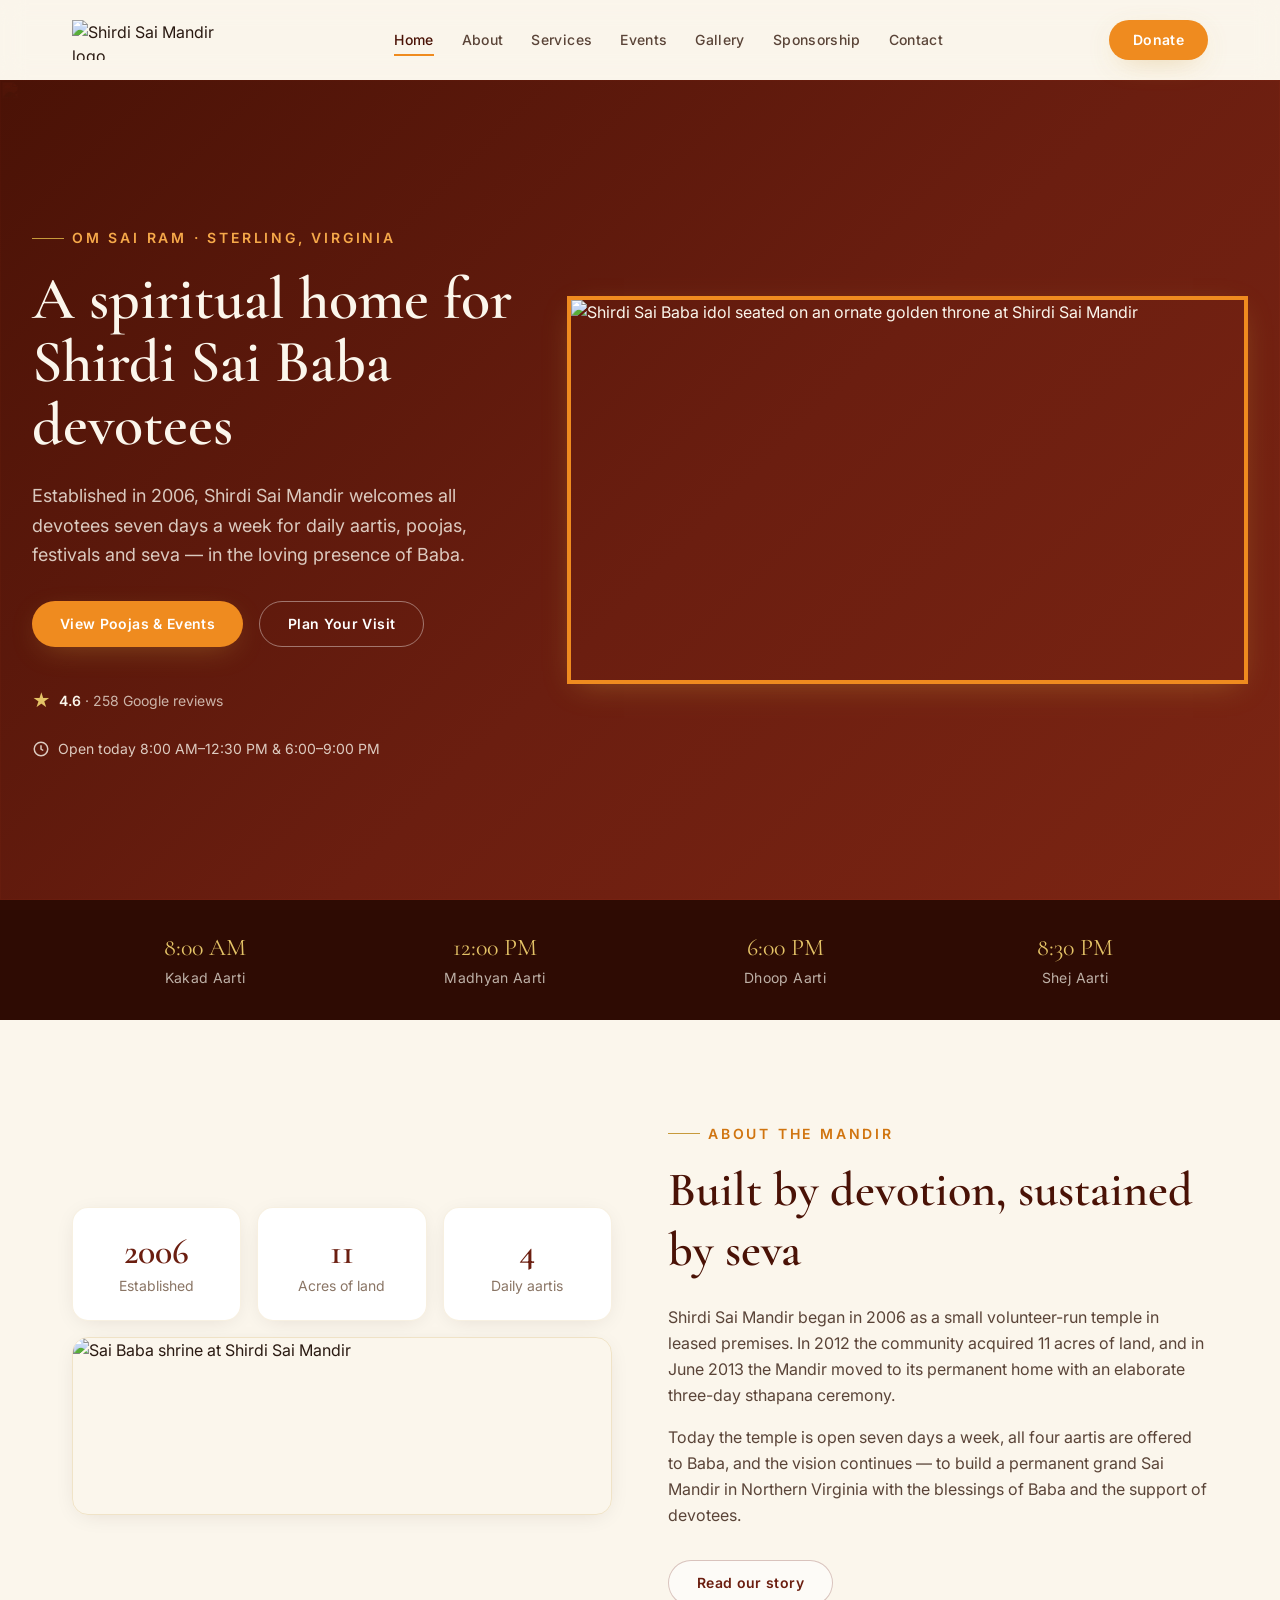
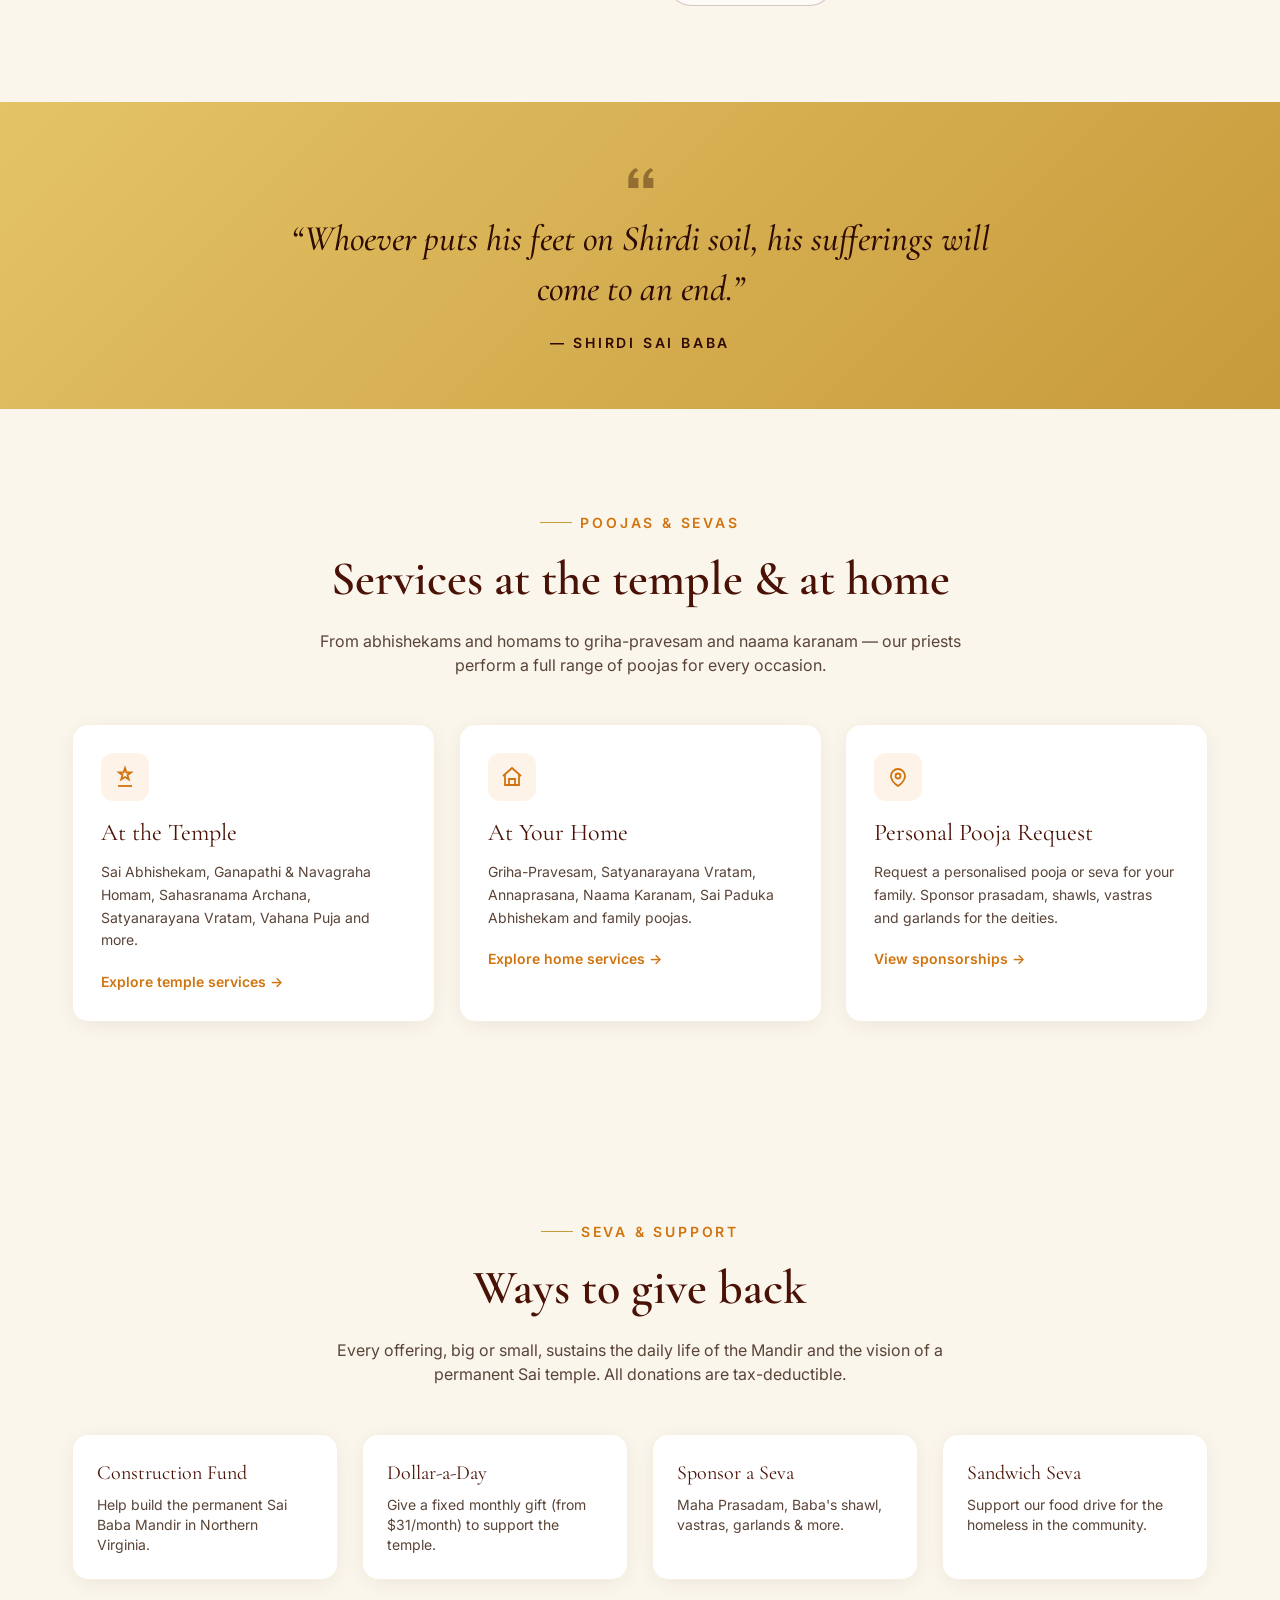
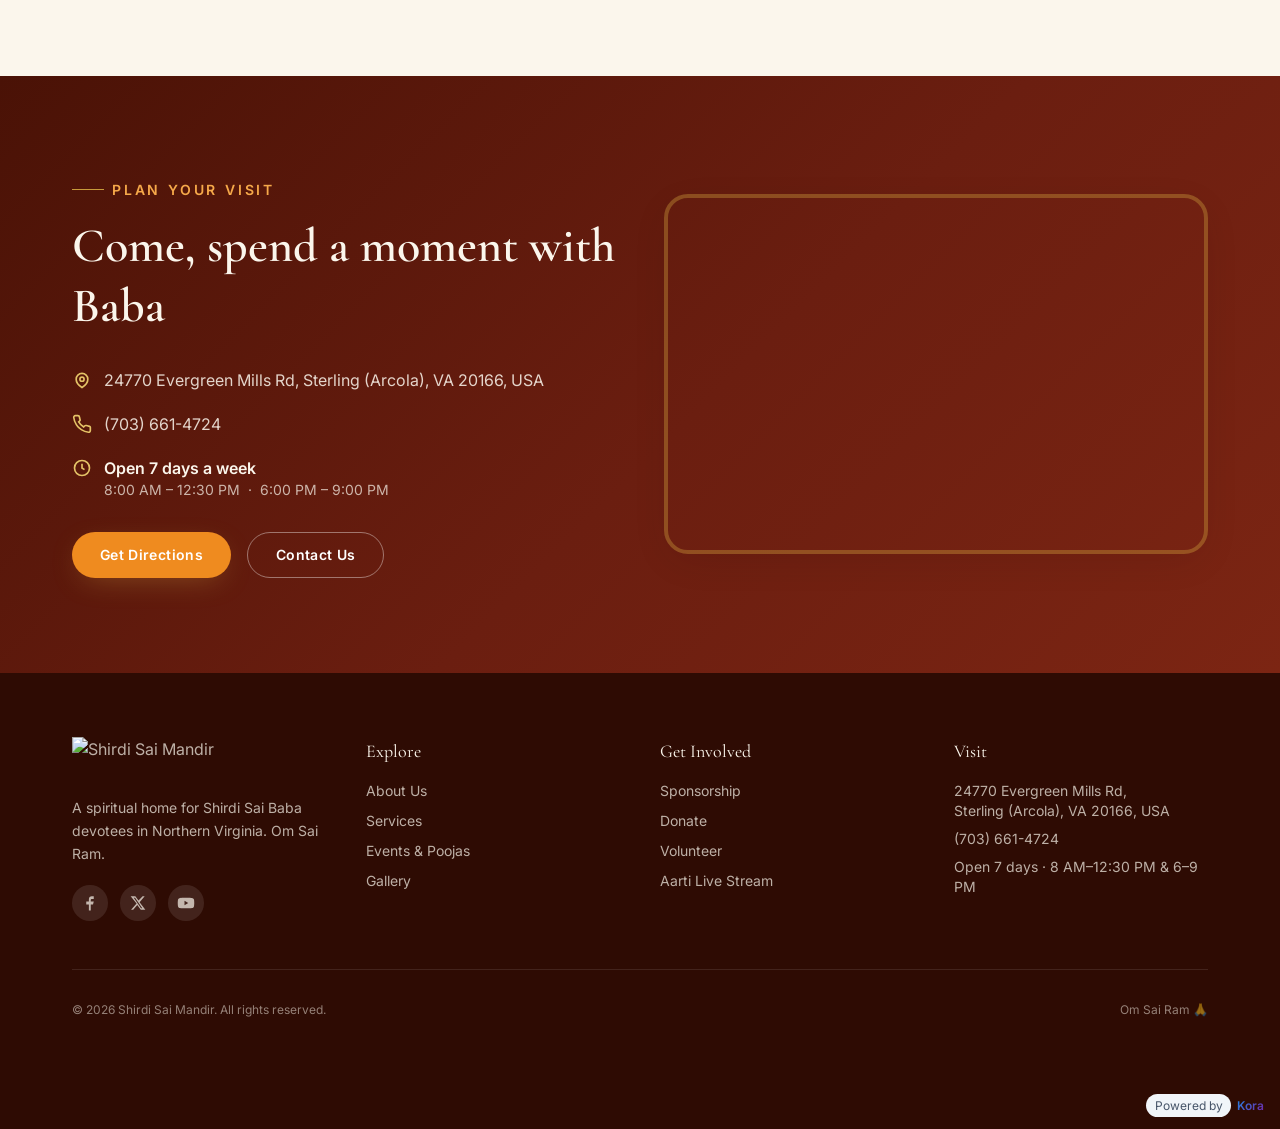
==== commit d5724469: "Undo: Add Yearly Calendar navigation links across all pages" ====
--- a/index.html
+++ b/index.html
@@ -113,7 +113,6 @@
 <a class="nav-link text-ink-soft hover:text-maroon" href="about.html">About</a>
 <a class="nav-link text-ink-soft hover:text-maroon" href="services.html">Services</a>
 <a class="nav-link text-ink-soft hover:text-maroon" href="events.html">Events</a>
-<a class="nav-link text-ink-soft hover:text-maroon" href="calendar.html">Yearly Calendar</a>
 <a class="nav-link text-ink-soft hover:text-maroon" href="gallery.html">Gallery</a>
 <a class="nav-link text-ink-soft hover:text-maroon" href="sponsorship.html">Sponsorship</a>
 <a class="nav-link text-ink-soft hover:text-maroon" href="contact.html">Contact</a>
@@ -132,7 +131,6 @@
 <a class="py-2.5 text-ink-soft" href="about.html">About</a>
 <a class="py-2.5 text-ink-soft" href="services.html">Services</a>
 <a class="py-2.5 text-ink-soft" href="events.html">Events</a>
-<a class="py-2.5 text-ink-soft" href="calendar.html">Yearly Calendar</a>
 <a class="py-2.5 text-ink-soft" href="gallery.html">Gallery</a>
 <a class="py-2.5 text-ink-soft" href="sponsorship.html">Sponsorship</a>
 <a class="py-2.5 text-ink-soft" href="contact.html">Contact</a>
@@ -361,7 +359,6 @@
 <li><a class="hover:text-saffron-light transition-colors" href="about.html">About Us</a></li>
 <li><a class="hover:text-saffron-light transition-colors" href="services.html">Services</a></li>
 <li><a class="hover:text-saffron-light transition-colors" href="events.html">Events &amp; Poojas</a></li>
-<li><a class="hover:text-saffron-light transition-colors" href="calendar.html">Yearly Calendar</a></li>
 <li><a class="hover:text-saffron-light transition-colors" href="gallery.html">Gallery</a></li>
 </ul>
 </div>
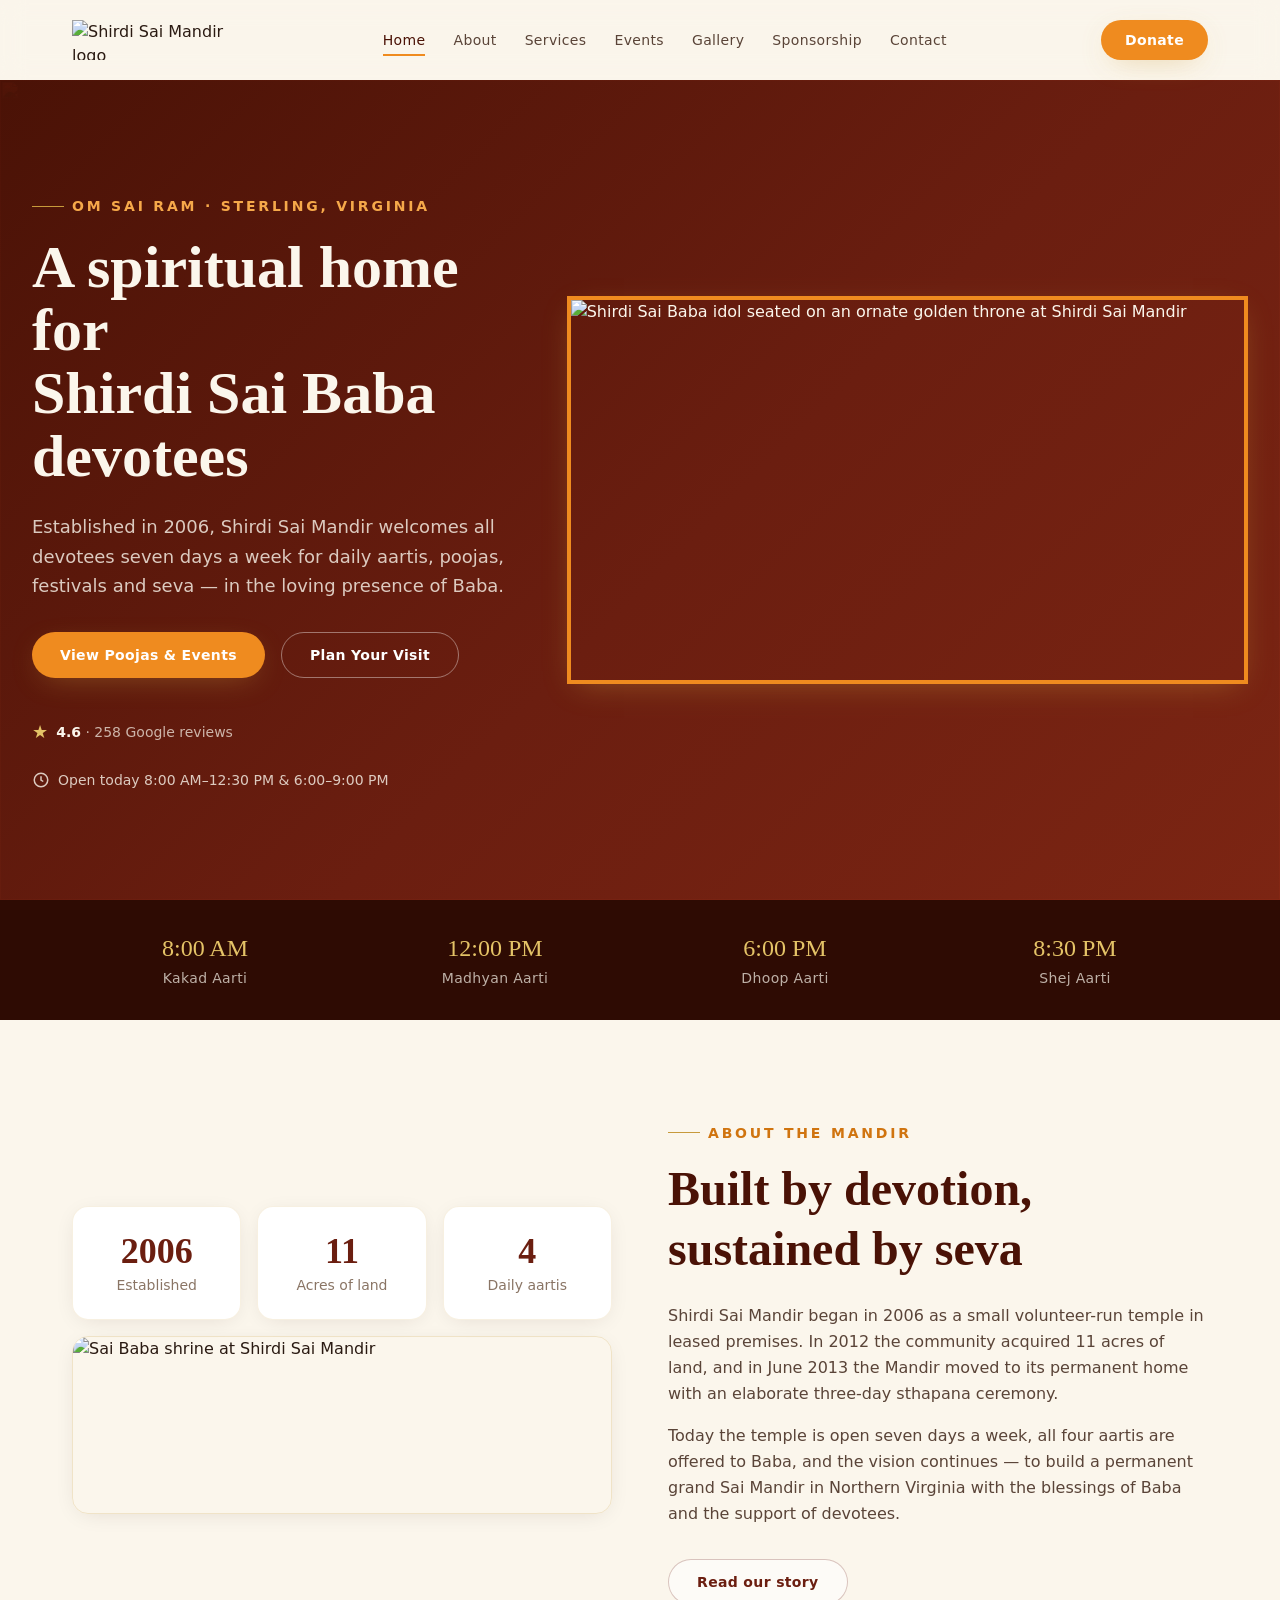
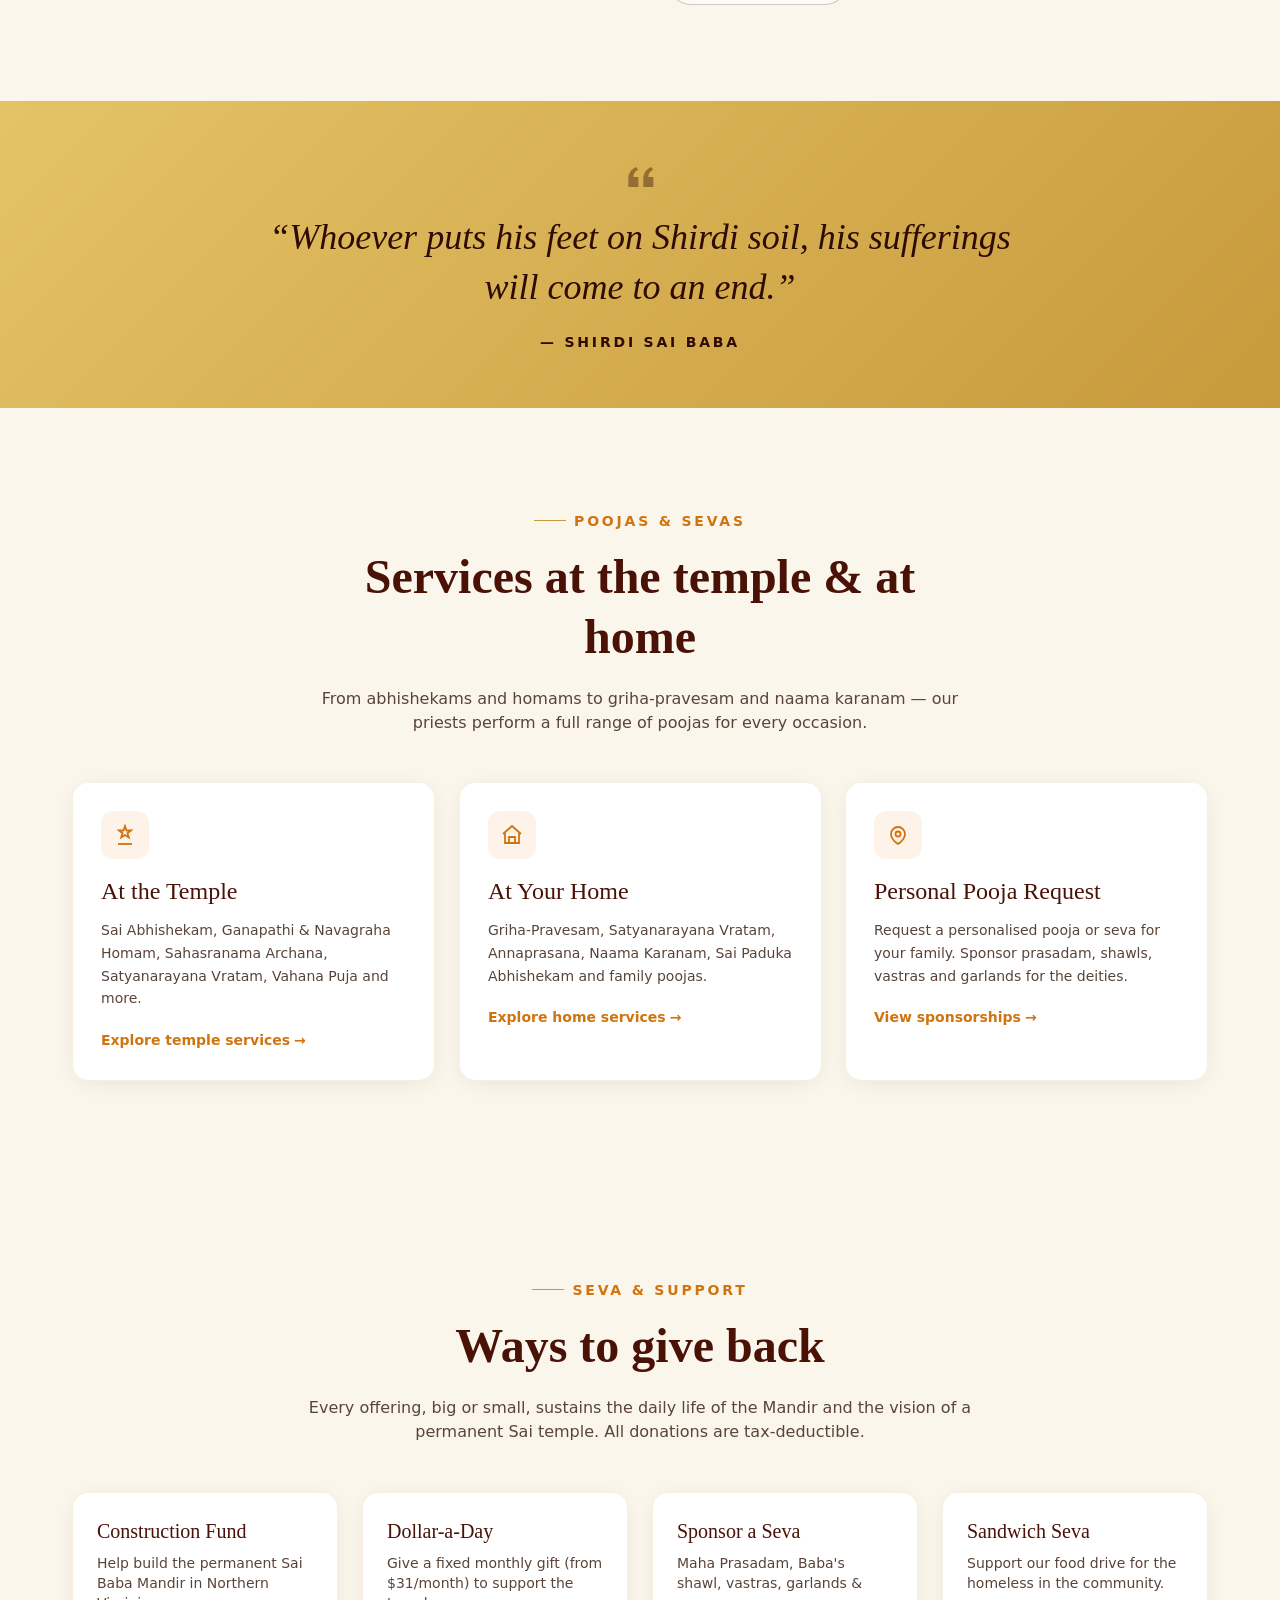
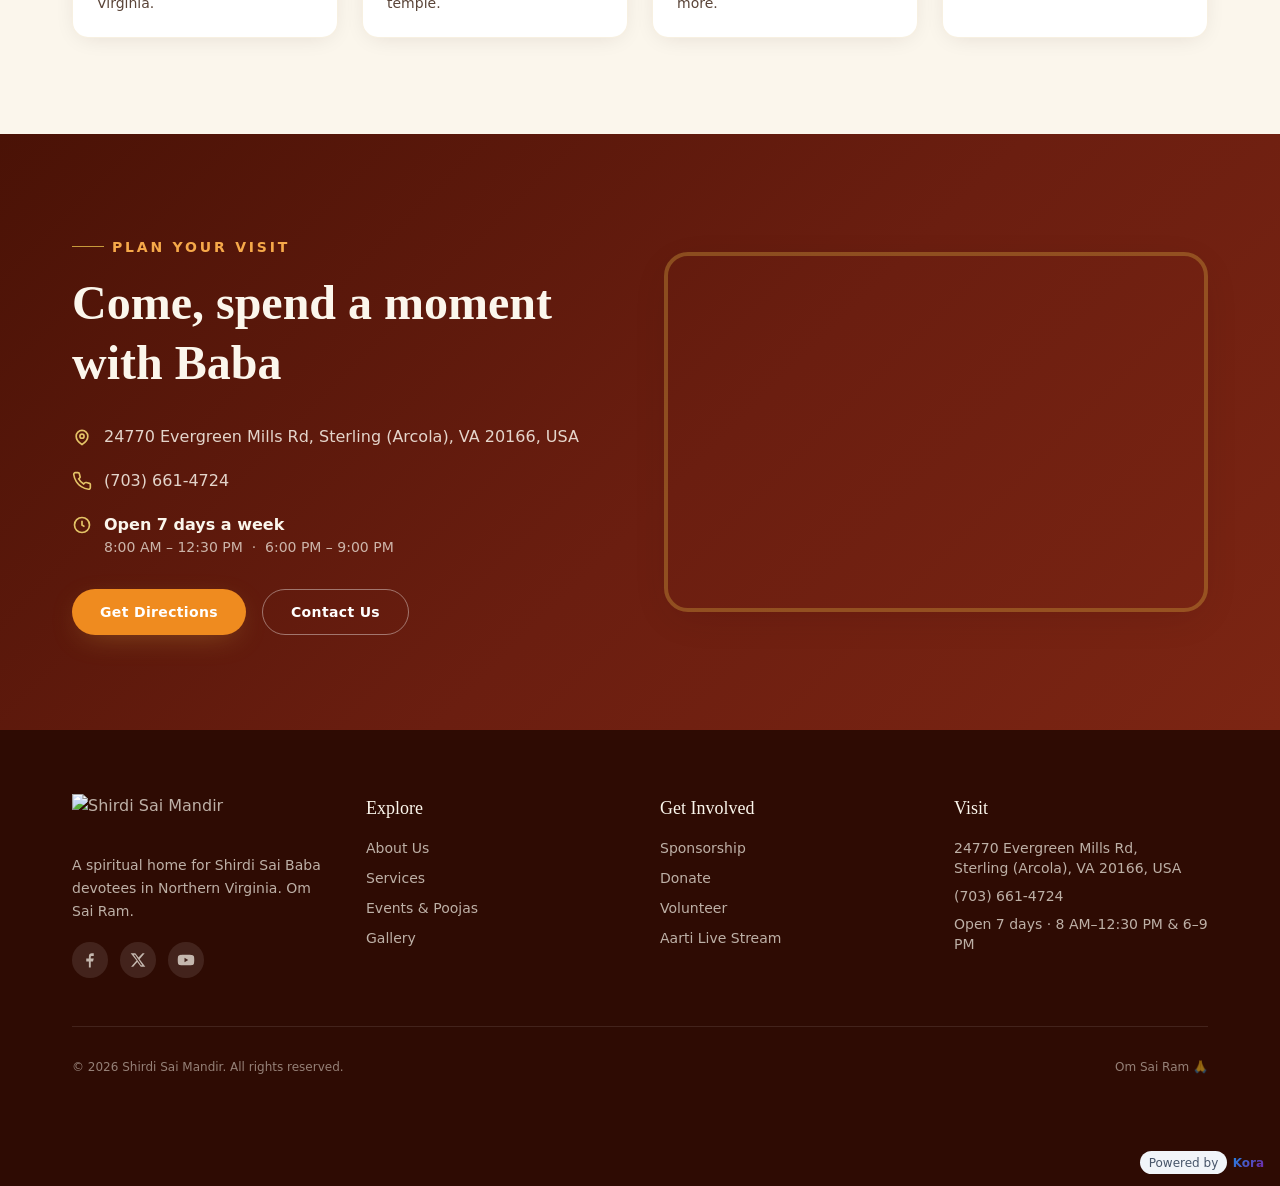
==== commit a35f0909: "Refactor font loading across multiple HTML files to use Kora font placeholders instead of direct Goo" ====
--- a/index.html
+++ b/index.html
@@ -95,10 +95,7 @@
     window.KORA_CONFIG = Object.assign(window.KORA_CONFIG || {}, window.KORA_SITE_CONFIG);
   </script>
 <meta content="noindex, nofollow" name="robots"/><!-- KORA_GOOGLE_FONTS_START -->
-<link rel="preconnect" href="https://fonts.googleapis.com">
-<link rel="preconnect" href="https://fonts.gstatic.com" crossorigin>
-<link rel="preload" as="style" href="https://fonts.googleapis.com/css2?family=Cormorant+Garamond:wght@400;600;700&amp;family=Inter:wght@400;600;700&amp;display=swap" onload="this.onload=null;this.rel='stylesheet'">
-<noscript><link rel="stylesheet" href="https://fonts.googleapis.com/css2?family=Cormorant+Garamond:wght@400;600;700&amp;family=Inter:wght@400;600;700&amp;display=swap"></noscript>
+<!-- kora:fonts --><!-- /kora:fonts -->
 <!-- KORA_GOOGLE_FONTS_END -->
 </head>
 <body>
